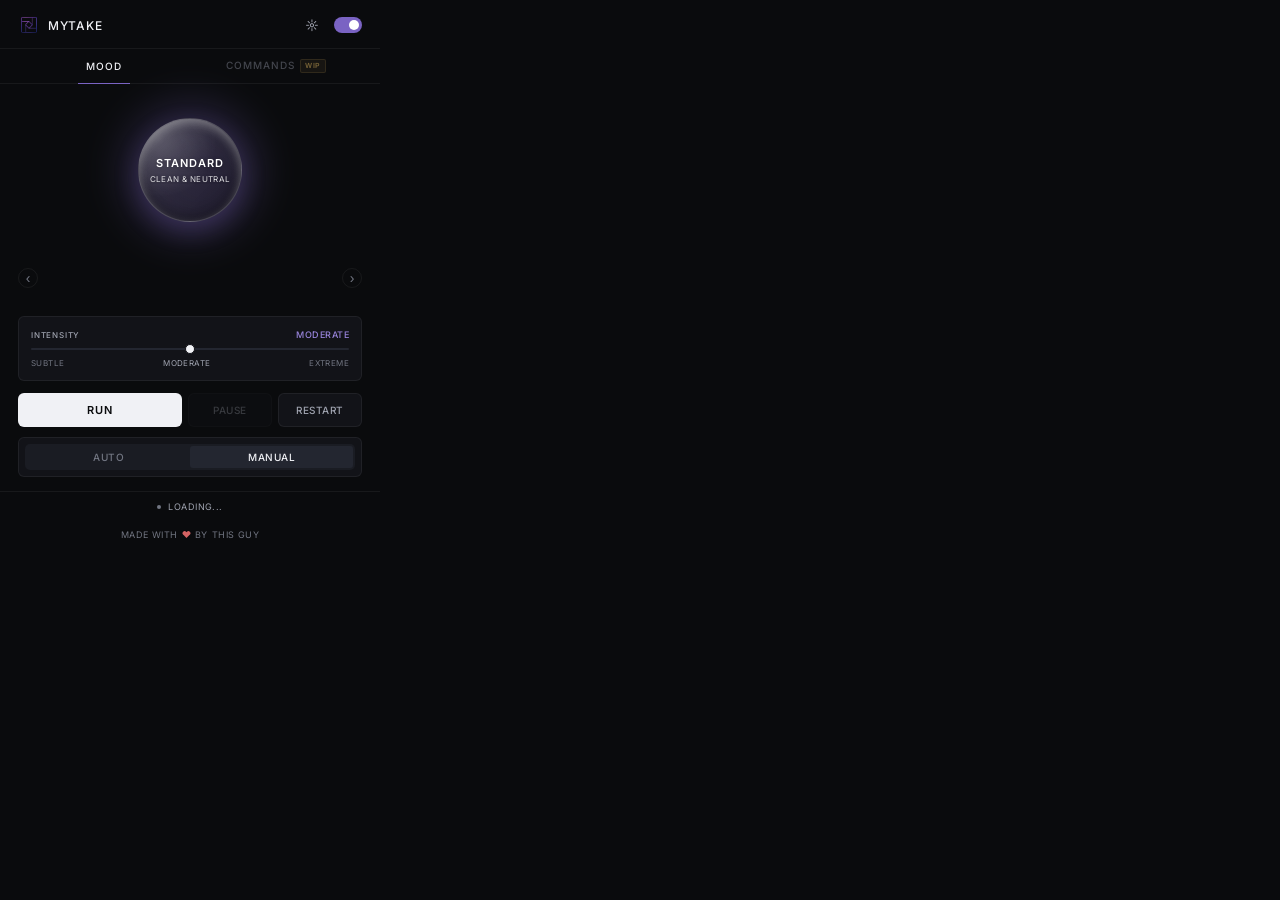
==== popup.html @ d59f7676 "seperate the html & ss" ====
<!doctype html>
<html lang="en">
  <head>
    <meta charset="UTF-8" />
    <meta name="viewport" content="width=device-width, initial-scale=1.0" />
    <title>MyTake</title>
    <link rel="stylesheet" href="styles.css" />
  </head>
  <body>
    <!-- Header -->
    <div class="header">
      <div class="logo-row">
        <img class="logo-mark" src="icons/icon32.png" alt="MyTake" />
        <div class="logo-text">MyTake</div>
      </div>
      <div class="header-right">
        <button class="theme-btn" id="theme-toggle-btn" title="Toggle theme">
          &#9788;
        </button>
        <label class="power-toggle">
          <input type="checkbox" id="enabled-toggle" checked />
          <span class="toggle-track"></span>
        </label>
      </div>
    </div>

    <!-- AI Banner -->
    <div class="ai-banner" id="ai-banner">
      <div class="ai-banner-title">Chrome AI Unavailable</div>
      <ol class="ai-banner-steps">
        <li>Open <b>chrome://flags</b></li>
        <li>Enable <b>Prompt API for Gemini Nano</b></li>
        <li>Enable <b>Optimization Guide On Device Model</b></li>
        <li>Relaunch Chrome</li>
      </ol>
      <div class="ai-detail" id="ai-detail">Probing...</div>
    </div>

    <!-- Tabs -->
    <div class="tab-bar">
      <button class="tab-btn active" data-tab="mood">Mood</button>
      <button class="tab-btn tab-disabled" data-tab="commands">
        Commands<span class="tab-badge">WIP</span>
      </button>
    </div>

    <!-- Main content -->
    <div id="main-content">
      <!-- Mood Tab -->
      <div class="tab-content active" id="tab-mood">
        <!-- Globe -->
        <div class="globe-container">
          <div class="globe-ring">
            <div class="globe-hue" id="globe-hue"></div>
            <div class="globe-sphere" id="globe-sphere"></div>
            <div class="globe-inner-content">
              <span class="globe-label" id="globe-label">Standard</span>
              <span class="globe-desc" id="globe-desc"
                >Clean &amp; neutral</span
              >
            </div>
          </div>
        </div>

        <!-- Carousel -->
        <div class="carousel-wrapper">
          <button class="carousel-arrow" id="carousel-prev" title="Previous">
            &#8249;
          </button>
          <div class="carousel-viewport">
            <div class="carousel-track" id="carousel-track"></div>
          </div>
          <button class="carousel-arrow" id="carousel-next" title="Next">
            &#8250;
          </button>
        </div>

        <!-- Intensity -->
        <div class="intensity-section">
          <div class="intensity-header">
            <span class="section-label">Intensity</span>
            <span class="intensity-badge" id="intensity-badge">Moderate</span>
          </div>
          <input
            type="range"
            class="degree-slider"
            id="degree-slider"
            min="1"
            max="3"
            value="2"
          />
          <div class="slider-ticks">
            <span class="tick-label" data-value="1" id="tick-1">Subtle</span>
            <span class="tick-label active" data-value="2" id="tick-2"
              >Moderate</span
            >
            <span class="tick-label" data-value="3" id="tick-3">Extreme</span>
          </div>
        </div>

        <!-- Action Row -->
        <div class="action-row">
          <button class="run-btn" id="trigger-btn" title="Run rewrite now">
            Run
          </button>
          <button
            class="action-control-btn"
            id="pause-btn"
            title="Pause or resume"
            disabled
          >
            Pause
          </button>
          <button
            class="action-control-btn"
            id="restart-btn"
            title="Restart from scratch"
          >
            Restart
          </button>
        </div>

        <!-- Mode -->
        <div class="mode-row">
          <div class="mode-switch">
            <button class="mode-opt" data-mode="auto">Auto</button>
            <button class="mode-opt active" data-mode="manual">Manual</button>
          </div>
        </div>
      </div>

      <!-- Commands Tab -->
      <div class="tab-content" id="tab-commands">
        <!-- Under Construction State -->
        <div class="construction-container">
          <div class="construction-icon">🚧</div>
          <div class="construction-badge">COMING SOON</div>
          <div class="construction-title">Under Construction</div>
          <div class="construction-desc">
            Custom AI commands and unit transformations are currently being
            refined for the next major release.
          </div>
          <div class="construction-line"></div>
        </div>

        <!-- Kept hidden to prevent script crashes on missing DOM nodes -->
        <div style="display: none">
          <div class="cmd-input-row">
            <input
              type="text"
              class="cmd-input"
              id="cmd-input"
              placeholder="e.g. Convert prices to USD..."
            />
            <button class="cmd-run-btn" id="cmd-run-btn" title="Run command">
              &#8594;
            </button>
          </div>

          <div class="cmd-section-title">Saved Commands</div>
          <div class="cmd-list" id="cmd-list"></div>

          <div class="cmd-bulk-row" id="cmd-bulk-row" style="display: none">
            <button class="cmd-bulk-btn" id="cmd-run-selected">
              Run Selected
            </button>
            <button class="cmd-bulk-btn" id="cmd-run-all">Run All</button>
          </div>
        </div>
      </div>
    </div>

    <!-- Progress -->
    <div class="progress-bar" id="progress-bar">
      <div class="spinner"></div>
      <span id="progress-text">Processing...</span>
    </div>

    <!-- Status -->
    <div class="status-bar">
      <div class="status-dot" id="status-dot"></div>
      <span id="status-text">Loading...</span>
    </div>

    <!-- Footer -->
    <div class="footer">
      Made with
      <span class="heart">
        <svg
          stroke="currentColor"
          fill="currentColor"
          stroke-width="0"
          viewBox="0 0 24 24"
          height="9"
          width="9"
          xmlns="http://www.w3.org/2000/svg"
        >
          <path
            d="M20.84 4.61a5.5 5.5 0 0 0-7.78 0L12 5.67l-1.06-1.06a5.5 5.5 0 0 0-7.78 7.78l1.06 1.06L12 21.23l7.78-7.78 1.06-1.06a5.5 5.5 0 0 0 0-7.78z"
          />
        </svg>
      </span>
      by
      <a
        target="_blank"
        rel="noopener noreferrer"
        class="author-link"
        href="https://www.linkedin.com/in/mohit-singh-negi/"
        >this guy</a
      >
    </div>

    <!-- Custom Mood Modal -->
    <div class="modal-overlay" id="mood-modal">
      <div class="modal">
        <div class="modal-title">Create Mood</div>
        <div class="modal-field">
          <label>Name</label>
          <input
            type="text"
            id="custom-mood-name"
            placeholder="e.g. Pirate, Shakespearean..."
            maxlength="20"
          />
        </div>
        <div class="modal-field">
          <label>Style Description</label>
          <input
            type="text"
            id="custom-mood-desc"
            placeholder="e.g. Speak like a pirate, Arrrr!"
            maxlength="80"
          />
        </div>
        <div class="modal-actions">
          <button class="btn btn-ghost" id="modal-cancel">Cancel</button>
          <button class="btn btn-primary" id="modal-save">Create</button>
        </div>
      </div>
    </div>

    <script src="popup.js"></script>
  </body>
</html>
---- styles.css ----
@import url("https://fonts.googleapis.com/css2?family=Inter:wght@300;400;500;600&display=swap");

*,
*::before,
*::after {
  box-sizing: border-box;
  margin: 0;
  padding: 0;
}

:root {
  --bg: #0a0b0d; /* matte obsidian */
  --surface: #121318; /* matte charcoal */
  --surface-2: #1a1c23; /* slightly lighter matte gray */
  --surface-3: #232630; /* active matte gray */
  --text: #f0f1f5; /* clean off-white */
  --text-muted: #a0a4b0; /* matte mid gray - much more readable */
  --text-dim: #727682; /* dark gray for borders/disabled - much more readable */
  --accent: #7a63c3; /* matte lavender */
  --accent-light: #9884db; /* light matte lavender */
  --accent-glow: rgba(122, 99, 195, 0.08);
  --border: rgba(255, 255, 255, 0.06);
  --border-hover: rgba(255, 255, 255, 0.12);
  --border-active: rgba(122, 99, 195, 0.25);
  --success: #5aa885; /* matte green */
  --danger: #d46363; /* matte red */
  --warning: #d4ad5b; /* matte gold */
  --radius: 6px;
  --radius-sm: 5px;
  --radius-xs: 3px;
}

body {
  width: 380px;
  max-height: 590px;
  background: var(--bg);
  color: var(--text);
  font-family:
    "Inter",
    -apple-system,
    BlinkMacSystemFont,
    sans-serif;
  padding: 0;
  user-select: none;
  overflow-y: auto;
  overflow-x: hidden;
  font-size: 12px;
  -webkit-font-smoothing: antialiased;
  letter-spacing: -0.01em;
}

body::-webkit-scrollbar {
  width: 3px;
}
body::-webkit-scrollbar-track {
  background: transparent;
}
body::-webkit-scrollbar-thumb {
  background: var(--surface-3);
  border-radius: 3px;
}

/* ── Header ────────────────────────────────────────── */
.header {
  display: flex;
  align-items: center;
  justify-content: space-between;
  padding: 14px 18px 12px;
  position: sticky;
  top: 0;
  background: var(--bg);
  z-index: 10;
  border-bottom: 1px solid var(--border);
}

.logo-row {
  display: flex;
  align-items: center;
  gap: 8px;
}

.logo-mark {
  width: 22px;
  height: 22px;
  flex-shrink: 0;
  display: block;
  object-fit: contain;
  border-radius: 4px;
}

.logo-text {
  font-weight: 500;
  font-size: 12px;
  letter-spacing: 0.06em;
  text-transform: uppercase;
  color: var(--text);
}

.header-right {
  display: flex;
  align-items: center;
  gap: 12px;
}

.theme-btn {
  background: none;
  border: none;
  font-size: 13px;
  cursor: pointer;
  color: var(--text-muted);
  padding: 3px;
  border-radius: 4px;
  transition: color 0.2s;
  font-family: inherit;
  line-height: 1;
}
.theme-btn:hover {
  color: var(--text);
}

/* Power toggle */
.power-toggle {
  position: relative;
  width: 28px;
  height: 16px;
}
.power-toggle input {
  opacity: 0;
  width: 0;
  height: 0;
  position: absolute;
}
.toggle-track {
  position: absolute;
  cursor: pointer;
  inset: 0;
  background: var(--surface-3);
  border-radius: 16px;
  transition: background 0.2s ease;
  border: 1px solid var(--border);
}
.toggle-track::before {
  content: "";
  position: absolute;
  height: 10px;
  width: 10px;
  left: 2px;
  bottom: 2px;
  background: var(--text-dim);
  border-radius: 50%;
  transition:
    transform 0.2s ease,
    background-color 0.2s ease;
}
.power-toggle input:checked + .toggle-track {
  background: var(--accent);
  border-color: transparent;
}
.power-toggle input:checked + .toggle-track::before {
  transform: translateX(12px);
  background: #fff;
}

/* ── Tabs ───────────────────────────────────────────── */
.tab-bar {
  display: flex;
  padding: 0 18px;
  border-bottom: 1px solid var(--border);
}

.tab-btn {
  flex: 1;
  padding: 10px 0;
  background: none;
  border: none;
  color: var(--text-dim);
  font-family: inherit;
  font-size: 10px;
  font-weight: 500;
  cursor: pointer;
  position: relative;
  transition: color 0.2s;
  letter-spacing: 0.1em;
  text-transform: uppercase;
}

.tab-btn.active {
  color: var(--text);
}

.tab-btn::after {
  content: "";
  position: absolute;
  bottom: -1px;
  left: 35%;
  right: 35%;
  height: 1px;
  background: var(--accent);
  transform: scaleX(0);
  transition: transform 0.2s;
}
.tab-btn.active::after {
  transform: scaleX(1);
}

/* ── Disabled tab (Commands) ──────────────────────────── */
.tab-btn.tab-disabled {
  cursor: not-allowed;
  color: var(--text-dim);
  opacity: 0.55;
  position: relative;
}
.tab-btn.tab-disabled:hover {
  color: var(--text-dim);
}
.tab-btn.tab-disabled::after {
  display: none;
}
.tab-btn.tab-disabled .tab-badge {
  display: inline-flex;
  align-items: center;
  margin-left: 5px;
  font-size: 7px;
  font-weight: 600;
  letter-spacing: 0.1em;
  color: var(--warning);
  background: rgba(212, 173, 91, 0.12);
  border: 1px solid rgba(212, 173, 91, 0.25);
  border-radius: 2px;
  padding: 1px 4px;
  vertical-align: middle;
  line-height: 1.4;
}

/* ── Tab Content ────────────────────────────────────── */
.tab-content {
  display: none;
  padding: 14px 18px;
  animation: fadeIn 0.15s ease;
}
.tab-content.active {
  display: block;
}

@keyframes fadeIn {
  from {
    opacity: 0;
    transform: translateY(2px);
  }
  to {
    opacity: 1;
    transform: translateY(0);
  }
}

/* ── Globe ──────────────────────────────────────────── */
.globe-container {
  display: flex;
  flex-direction: column;
  align-items: center;
  justify-content: center;
  padding: 12px 0 20px;
  position: relative;
}

.globe-ring {
  position: relative;
  width: 120px;
  height: 120px;
  display: flex;
  align-items: center;
  justify-content: center;
}

.globe-hue {
  position: absolute;
  width: 136px;
  height: 136px;
  border-radius: 50%;
  background: var(--custom-gradient, linear-gradient(135deg, #7a63c3, #a78bfa));
  opacity: 0.22;
  filter: blur(20px);
  z-index: 1;
  animation: rotateHue 20s linear infinite;
  transition: background 0.8s ease;
}

.globe-sphere {
  position: absolute;
  width: 104px;
  height: 104px;
  border-radius: 50%;
  background: var(--custom-gradient, linear-gradient(135deg, #7a63c3, #a78bfa));
  background-image:
    radial-gradient(
      circle at 20% 20%,
      rgba(255, 255, 255, 0.2),
      transparent 50%
    ),
    linear-gradient(135deg, rgba(255, 255, 255, 0.1), rgba(0, 0, 0, 0.25));
  background-blend-mode: overlay, normal;
  border: 1px solid rgba(255, 255, 255, 0.2);
  box-shadow:
    inset 0 4px 10px rgba(255, 255, 255, 0.35),
    inset 0 -4px 10px rgba(0, 0, 0, 0.2),
    0 8px 24px var(--globe-shadow, rgba(122, 99, 195, 0.25));
  z-index: 2;
  animation: subtlePulse 8s ease-in-out infinite alternate;
  transition:
    background 0.8s ease,
    border-color 0.8s ease,
    box-shadow 0.8s ease,
    transform 0.2s;
}

.globe-inner-content {
  z-index: 3;
  display: flex;
  flex-direction: column;
  align-items: center;
  justify-content: center;
  color: #ffffff;
  text-shadow: 0 1px 4px rgba(0, 0, 0, 0.3);
  text-align: center;
  pointer-events: none;
}

.globe-label {
  font-size: 11px;
  font-weight: 600;
  text-transform: uppercase;
  letter-spacing: 0.1em;
  color: #ffffff;
}

.globe-desc {
  font-size: 8px;
  color: rgba(255, 255, 255, 0.85);
  text-transform: uppercase;
  letter-spacing: 0.05em;
  max-width: 90px;
  white-space: nowrap;
  overflow: hidden;
  text-overflow: ellipsis;
  margin-top: 4px;
  font-weight: 400;
}

@keyframes rotateHue {
  from {
    transform: rotate(0deg);
  }
  to {
    transform: rotate(360deg);
  }
}

@keyframes subtlePulse {
  0% {
    transform: scale(1);
    border-radius: 49% 51% 50% 50% / 50% 50% 50% 50%;
  }
  50% {
    transform: scale(1.02);
    border-radius: 51% 49% 51% 49% / 49% 51% 49% 51%;
  }
  100% {
    transform: scale(1);
    border-radius: 49% 51% 50% 50% / 50% 50% 50% 50%;
  }
}

/* ── Carousel ───────────────────────────────────────── */
.carousel-wrapper {
  display: flex;
  align-items: center;
  gap: 8px;
  margin-top: 2px;
}

.carousel-arrow {
  background: none;
  border: 1px solid var(--border);
  color: var(--text-dim);
  font-size: 14px;
  width: 20px;
  height: 20px;
  border-radius: 50%;
  cursor: pointer;
  display: flex;
  align-items: center;
  justify-content: center;
  transition: all 0.2s ease;
  flex-shrink: 0;
}
.carousel-arrow:hover {
  border-color: var(--border-hover);
  color: var(--text-muted);
  background: var(--surface);
}

.carousel-viewport {
  flex: 1;
  overflow: hidden;
  position: relative;
  height: 52px;
}

.carousel-track {
  display: flex;
  gap: 5px;
  transition: transform 0.3s cubic-bezier(0.25, 1, 0.5, 1);
  height: 100%;
  align-items: center;
}

.carousel-item {
  flex: 0 0 54px;
  height: 44px;
  border-radius: var(--radius);
  background: var(--surface);
  border: 1px solid var(--border);
  cursor: pointer;
  display: flex;
  flex-direction: column;
  align-items: center;
  justify-content: center;
  gap: 2px;
  transition: all 0.2s ease;
  position: relative;
}

.carousel-item:hover {
  border-color: var(--border-hover);
  background: var(--surface-2);
}

.carousel-item.selected {
  border-color: var(--accent);
  background: var(--surface-3);
}

.carousel-item .item-initial {
  font-size: 12px;
  font-weight: 500;
  color: var(--text-muted);
  line-height: 1;
  transition: color 0.2s;
}

.carousel-item.selected .item-initial {
  color: var(--text);
}

.carousel-item .item-label {
  font-size: 8px;
  font-weight: 400;
  color: var(--text-dim);
  text-transform: uppercase;
  letter-spacing: 0.05em;
  text-align: center;
}

.carousel-item.selected .item-label {
  color: var(--text-muted);
}

.carousel-add-item {
  border: 1px dashed var(--border-hover);
  background: transparent;
}
.carousel-add-item .item-initial {
  color: var(--text-dim);
  font-size: 13px;
}
.carousel-add-item:hover {
  border-color: var(--accent);
  background: rgba(122, 99, 195, 0.03);
}
.carousel-add-item:hover .item-initial {
  color: var(--accent-light);
}

/* Delete badge */
.mood-delete {
  position: absolute;
  top: 2px;
  right: 2px;
  width: 12px;
  height: 12px;
  border-radius: 50%;
  background: rgba(0, 0, 0, 0.4);
  color: var(--text-muted);
  font-size: 6px;
  display: none;
  align-items: center;
  justify-content: center;
  cursor: pointer;
  z-index: 2;
  border: 1px solid var(--border);
  line-height: 1;
}
.mood-delete:hover {
  background: var(--danger);
  color: #fff;
  border-color: transparent;
}
.carousel-item:hover .mood-delete {
  display: flex;
}

/* ── Intensity ──────────────────────────────────────── */
.intensity-section {
  margin-top: 12px;
  padding: 12px;
  background: var(--surface);
  border: 1px solid var(--border);
  border-radius: var(--radius);
}

.intensity-header {
  display: flex;
  justify-content: space-between;
  align-items: center;
  margin-bottom: 8px;
}

.section-label {
  font-size: 8px;
  font-weight: 500;
  color: var(--text-muted);
  text-transform: uppercase;
  letter-spacing: 0.1em;
}

.intensity-badge {
  font-size: 9px;
  font-weight: 500;
  color: var(--accent-light);
  text-transform: uppercase;
  letter-spacing: 0.05em;
}

.degree-slider {
  -webkit-appearance: none;
  width: 100%;
  height: 2px;
  border-radius: 1px;
  background: var(--surface-3);
  outline: none;
  cursor: pointer;
  display: block;
  margin: 8px 0;
}

.degree-slider::-webkit-slider-thumb {
  -webkit-appearance: none;
  width: 10px;
  height: 10px;
  border-radius: 50%;
  background: var(--text);
  border: 1px solid var(--surface);
  cursor: pointer;
  transition: transform 0.15s;
}
.degree-slider::-webkit-slider-thumb:hover {
  transform: scale(1.2);
}

.slider-ticks {
  display: flex;
  justify-content: space-between;
  margin-top: 4px;
}

.tick-label {
  font-size: 8px;
  color: var(--text-dim);
  font-weight: 400;
  cursor: pointer;
  transition: color 0.2s;
  letter-spacing: 0.05em;
  text-transform: uppercase;
}
.tick-label.active {
  color: var(--text-muted);
}

/* ── Action Row ─────────────────────────────────────── */
.action-row {
  display: flex;
  gap: 6px;
  margin-top: 12px;
}

.run-btn {
  flex: 2;
  padding: 10px 0;
  border-radius: var(--radius);
  border: none;
  background: var(--text);
  color: var(--bg);
  font-family: inherit;
  font-size: 11px;
  font-weight: 600;
  text-transform: uppercase;
  letter-spacing: 0.1em;
  cursor: pointer;
  display: flex;
  align-items: center;
  justify-content: center;
  transition:
    opacity 0.2s,
    transform 0.1s;
}
.run-btn:hover {
  opacity: 0.9;
}
.run-btn:active {
  transform: scale(0.97);
}

.action-control-btn {
  flex: 1;
  padding: 10px 0;
  border-radius: var(--radius);
  border: 1px solid var(--border);
  background: var(--surface);
  color: var(--text-muted);
  font-family: inherit;
  font-size: 10px;
  font-weight: 500;
  text-transform: uppercase;
  letter-spacing: 0.05em;
  cursor: pointer;
  transition: all 0.2s ease;
  display: flex;
  align-items: center;
  justify-content: center;
}
.action-control-btn:hover:not(:disabled) {
  border-color: var(--border-hover);
  color: var(--text);
  background: var(--surface-2);
}
.action-control-btn:active:not(:disabled) {
  transform: scale(0.97);
}
.action-control-btn:disabled {
  opacity: 0.3;
  cursor: not-allowed;
}
.action-control-btn.paused-state {
  color: var(--warning);
  border-color: rgba(212, 173, 91, 0.2);
  background: rgba(212, 173, 91, 0.02);
}

/* ── Mode Row ───────────────────────────────────────── */
.mode-row {
  margin-top: 10px;
  padding: 6px;
  background: var(--surface);
  border: 1px solid var(--border);
  border-radius: var(--radius);
}

.mode-switch {
  display: flex;
  background: var(--surface-2);
  border-radius: var(--radius-sm);
  padding: 2px;
}

.mode-opt {
  flex: 1;
  padding: 5px 0;
  text-align: center;
  font-size: 10px;
  font-weight: 500;
  color: var(--text-dim);
  border-radius: var(--radius-xs);
  cursor: pointer;
  transition: all 0.2s ease;
  border: none;
  background: none;
  font-family: inherit;
  text-transform: uppercase;
  letter-spacing: 0.05em;
}
.mode-opt.active {
  background: var(--surface-3);
  color: var(--text);
}

/* ── Commands ───────────────────────────────────────── */
.cmd-input-row {
  display: flex;
  gap: 6px;
  margin-bottom: 12px;
}

.cmd-input {
  flex: 1;
  background: var(--surface);
  border: 1px solid var(--border);
  border-radius: var(--radius);
  padding: 10px 12px;
  color: var(--text);
  font-family: inherit;
  font-size: 11px;
  outline: none;
  transition: border-color 0.2s;
}
.cmd-input:focus {
  border-color: var(--border-active);
}
.cmd-input::placeholder {
  color: var(--text-dim);
}

.cmd-run-btn {
  width: 36px;
  height: 36px;
  border-radius: var(--radius);
  background: var(--text);
  border: none;
  color: var(--bg);
  font-size: 10px;
  cursor: pointer;
  transition:
    opacity 0.2s,
    transform 0.1s;
  display: flex;
  align-items: center;
  justify-content: center;
  flex-shrink: 0;
}
.cmd-run-btn:hover {
  opacity: 0.9;
}
.cmd-run-btn:active {
  transform: scale(0.95);
}

.cmd-section-title {
  font-size: 8px;
  font-weight: 500;
  color: var(--text-muted);
  text-transform: uppercase;
  letter-spacing: 0.1em;
  margin-bottom: 8px;
}

.cmd-list {
  display: flex;
  flex-direction: column;
  gap: 5px;
  margin-bottom: 10px;
  max-height: 200px;
  overflow-y: auto;
}
.cmd-list::-webkit-scrollbar {
  width: 2px;
}
.cmd-list::-webkit-scrollbar-thumb {
  background: var(--surface-3);
  border-radius: 2px;
}

.cmd-item {
  display: flex;
  align-items: center;
  gap: 10px;
  padding: 8px 10px;
  background: var(--surface);
  border: 1px solid var(--border);
  border-radius: var(--radius);
  transition: border-color 0.2s;
}
.cmd-item:hover {
  border-color: var(--border-hover);
}

.cmd-check {
  width: 12px;
  height: 12px;
  border-radius: 3px;
  border: 1px solid var(--text-dim);
  cursor: pointer;
  display: flex;
  align-items: center;
  justify-content: center;
  flex-shrink: 0;
  transition: all 0.2s;
  background: transparent;
  color: transparent;
  font-size: 8px;
  line-height: 1;
}
.cmd-check.checked {
  background: var(--accent);
  border-color: transparent;
  color: #fff;
}

.cmd-text {
  flex: 1;
  font-size: 11px;
  color: var(--text);
  min-width: 0;
  overflow: hidden;
  text-overflow: ellipsis;
  white-space: nowrap;
}

.cmd-actions {
  display: flex;
  gap: 4px;
  flex-shrink: 0;
}

.cmd-action-btn {
  width: 22px;
  height: 22px;
  border-radius: 3px;
  border: none;
  cursor: pointer;
  display: flex;
  align-items: center;
  justify-content: center;
  font-size: 9px;
  transition: all 0.2s;
}
.cmd-play-btn {
  background: rgba(122, 99, 195, 0.08);
  color: var(--accent-light);
}
.cmd-play-btn:hover {
  background: var(--accent);
  color: #fff;
}
.cmd-del-btn {
  background: rgba(212, 99, 99, 0.05);
  color: var(--danger);
}
.cmd-del-btn:hover {
  background: var(--danger);
  color: #fff;
}

.cmd-bulk-row {
  display: flex;
  gap: 6px;
}

.cmd-bulk-btn {
  flex: 1;
  padding: 9px;
  border-radius: var(--radius);
  border: 1px solid var(--border);
  background: var(--surface);
  color: var(--text-muted);
  font-family: inherit;
  font-size: 10px;
  font-weight: 500;
  text-transform: uppercase;
  letter-spacing: 0.05em;
  cursor: pointer;
  transition: all 0.2s;
  display: flex;
  align-items: center;
  justify-content: center;
  gap: 5px;
}
.cmd-bulk-btn:hover {
  border-color: var(--accent);
  color: var(--accent-light);
}

.cmd-empty {
  text-align: center;
  padding: 30px 0;
  color: var(--text-dim);
  font-size: 10px;
  line-height: 1.6;
}

/* ── Modal ──────────────────────────────────────────── */
.modal-overlay {
  display: none;
  position: fixed;
  inset: 0;
  background: rgba(0, 0, 0, 0.6);
  backdrop-filter: blur(4px);
  z-index: 100;
  align-items: center;
  justify-content: center;
}
.modal-overlay.show {
  display: flex;
}

.modal {
  background: var(--surface);
  border: 1px solid var(--border-hover);
  border-radius: var(--radius);
  padding: 20px;
  width: 300px;
  box-shadow: 0 16px 36px rgba(0, 0, 0, 0.5);
}

.modal-title {
  font-size: 12px;
  font-weight: 600;
  text-transform: uppercase;
  letter-spacing: 0.05em;
  margin-bottom: 14px;
}

.modal-field {
  margin-bottom: 12px;
}

.modal-field label {
  display: block;
  font-size: 8px;
  font-weight: 500;
  color: var(--text-muted);
  margin-bottom: 6px;
  text-transform: uppercase;
  letter-spacing: 0.1em;
}

.modal-field input {
  width: 100%;
  background: var(--surface-2);
  border: 1px solid var(--border);
  border-radius: var(--radius);
  padding: 9px 11px;
  color: var(--text);
  font-family: inherit;
  font-size: 11px;
  outline: none;
  transition: border-color 0.2s;
}
.modal-field input:focus {
  border-color: var(--border-active);
}
.modal-field input::placeholder {
  color: var(--text-dim);
}

.modal-actions {
  display: flex;
  gap: 8px;
  margin-top: 16px;
}

.btn {
  flex: 1;
  padding: 9px;
  border: 1px solid var(--border);
  border-radius: var(--radius);
  font-family: inherit;
  font-size: 11px;
  font-weight: 500;
  text-transform: uppercase;
  letter-spacing: 0.05em;
  cursor: pointer;
  transition: all 0.2s;
}
.btn-ghost {
  background: var(--surface-2);
  color: var(--text-muted);
}
.btn-ghost:hover {
  border-color: var(--border-hover);
  color: var(--text);
}
.btn-primary {
  background: var(--text);
  color: var(--bg);
  border-color: transparent;
  font-weight: 600;
}
.btn-primary:hover {
  opacity: 0.9;
}

/* ── Status ─────────────────────────────────────────── */
.status-bar {
  display: flex;
  align-items: center;
  justify-content: center;
  gap: 7px;
  padding: 9px 18px;
  font-size: 9px;
  color: var(--text-muted);
  border-top: 1px solid var(--border);
  letter-spacing: 0.05em;
  text-transform: uppercase;
}

.status-dot {
  width: 4px;
  height: 4px;
  border-radius: 50%;
  background: var(--text-dim);
  flex-shrink: 0;
}
.status-dot.active {
  background: var(--success);
}
.status-dot.error {
  background: var(--danger);
}

.progress-bar {
  display: none;
  align-items: center;
  justify-content: center;
  gap: 8px;
  padding: 7px 18px;
  font-size: 9px;
  color: var(--text-muted);
  letter-spacing: 0.05em;
  text-transform: uppercase;
  border-top: 1px solid var(--border);
}
.progress-bar.show {
  display: flex;
}

.spinner {
  width: 10px;
  height: 10px;
  border: 1.5px solid var(--surface-3);
  border-top-color: var(--accent-light);
  border-radius: 50%;
  animation: spin 0.8s linear infinite;
}
@keyframes spin {
  to {
    transform: rotate(360deg);
  }
}

/* ── AI Banner ──────────────────────────────────────── */
.ai-banner {
  display: none;
  margin: 10px 18px;
  background: rgba(212, 99, 99, 0.03);
  border: 1px solid rgba(212, 99, 99, 0.1);
  border-radius: var(--radius);
  padding: 12px;
  font-size: 11px;
  color: var(--danger);
}
.ai-banner.show {
  display: block;
}
.ai-banner-title {
  font-weight: 600;
  margin-bottom: 7px;
  font-size: 11px;
  text-transform: uppercase;
  letter-spacing: 0.05em;
}
.ai-banner-steps {
  padding-left: 16px;
  display: flex;
  flex-direction: column;
  gap: 3px;
  color: rgba(212, 99, 99, 0.75);
  font-size: 10px;
}
.ai-banner-steps b {
  color: var(--danger);
}
.ai-detail {
  font-family: monospace;
  font-size: 9px;
  background: rgba(0, 0, 0, 0.25);
  padding: 5px 8px;
  border-radius: 4px;
  margin-top: 8px;
  word-break: break-all;
  color: rgba(212, 99, 99, 0.55);
}

/* ── Footer ─────────────────────────────────────────── */
.footer {
  display: flex;
  justify-content: center;
  align-items: center;
  gap: 4px;
  padding: 8px 18px 14px;
  font-size: 9px;
  color: var(--text-dim);
  letter-spacing: 0.05em;
  text-transform: uppercase;
}
.heart {
  color: var(--danger);
  display: flex;
  align-items: center;
}
.author-link {
  color: var(--text-dim);
  text-decoration: none;
  transition: color 0.2s;
}
.author-link:hover {
  color: var(--text-muted);
}

/* ── Disabled overlay ───────────────────────────────── */
.disabled-overlay {
  opacity: 0.25;
  pointer-events: none;
  transition: opacity 0.3s;
}

/* ── Light Theme ────────────────────────────────────── */
body.light-theme {
  --bg: #f4f5f8;
  --surface: #ffffff;
  --surface-2: #ebeef3;
  --surface-3: #dde1eb;
  --text: #16171d;
  --text-muted: #5c626d;
  --text-dim: #9197a6;
  --border: rgba(0, 0, 0, 0.05);
  --border-hover: rgba(0, 0, 0, 0.09);
  --border-active: rgba(122, 99, 195, 0.4);
  --accent-glow: rgba(122, 99, 195, 0.15);
}

/* ── Light Theme Globe overrides ───────────────────── */
body.light-theme .globe-hue {
  opacity: 0.55;
  filter: blur(22px);
}

body.light-theme .globe-sphere {
  border: 1.5px solid rgba(255, 255, 255, 0.55);
  box-shadow:
    inset 0 5px 14px rgba(255, 255, 255, 0.55),
    inset 0 -5px 12px rgba(0, 0, 0, 0.18),
    0 10px 32px var(--globe-shadow, rgba(122, 99, 195, 0.45)),
    0 2px 8px rgba(0, 0, 0, 0.12);
}

/* ── Under Construction ─────────────────────────────── */
.construction-container {
  display: flex;
  flex-direction: column;
  align-items: center;
  justify-content: center;
  text-align: center;
  padding: 40px 10px;
  min-height: 220px;
  pointer-events: none;
  user-select: none;
}
.construction-icon {
  font-size: 28px;
  margin-bottom: 14px;
  opacity: 0.5;
  filter: grayscale(0.3);
}
.construction-badge {
  font-size: 8px;
  font-weight: 600;
  color: var(--warning);
  background: rgba(212, 173, 91, 0.1);
  padding: 3px 8px;
  border-radius: var(--radius-xs);
  letter-spacing: 0.15em;
  margin-bottom: 12px;
  border: 1px solid rgba(212, 173, 91, 0.25);
  text-transform: uppercase;
}
.construction-title {
  font-size: 13px;
  font-weight: 600;
  text-transform: uppercase;
  letter-spacing: 0.08em;
  color: var(--text);
  margin-bottom: 8px;
}
.construction-desc {
  font-size: 10px;
  color: var(--text-muted);
  line-height: 1.6;
  max-width: 240px;
  margin-bottom: 20px;
}
.construction-line {
  width: 30px;
  height: 1px;
  background: var(--border-hover);
}
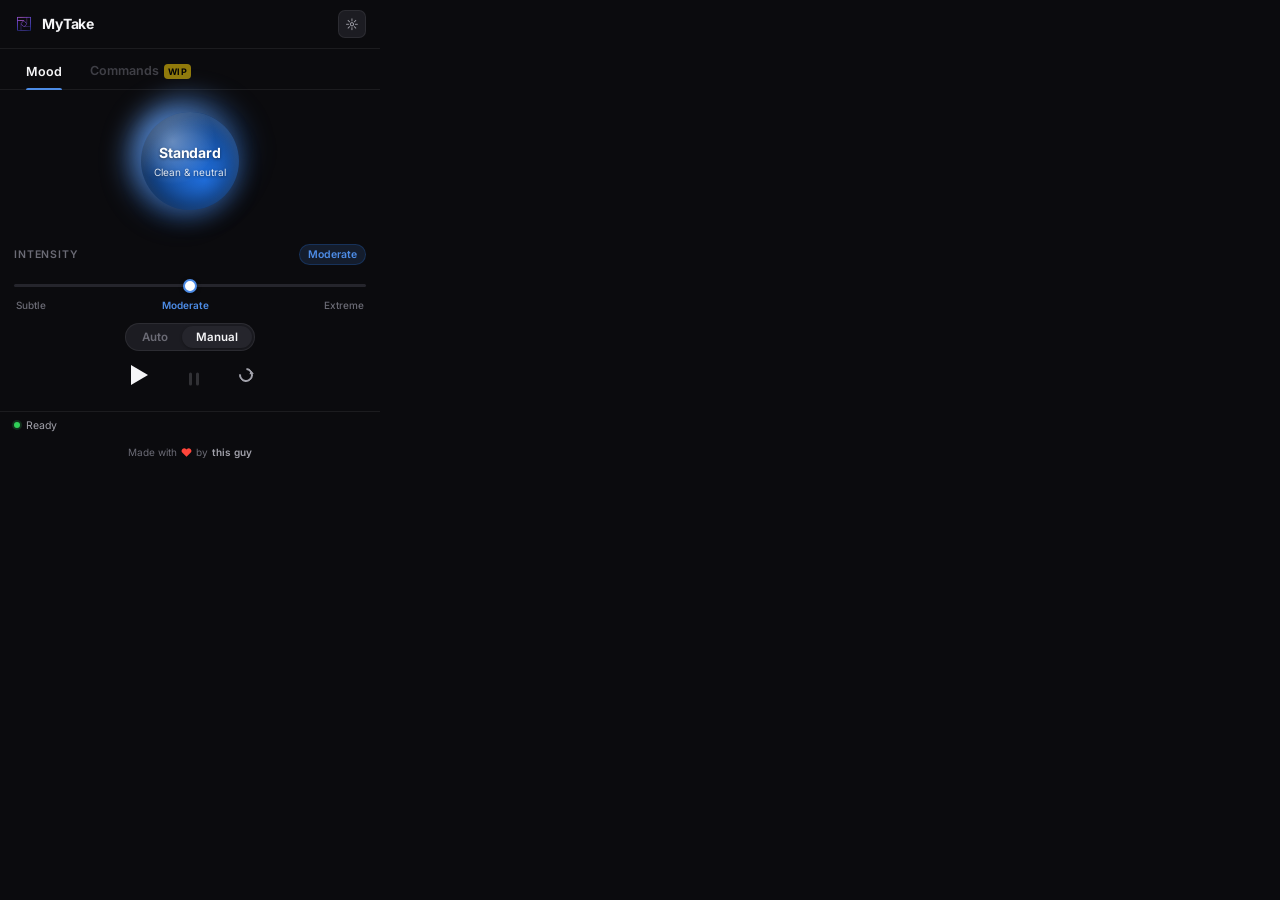
==== commit 15bdbfc6: "new esign" ====
--- a/popup.html
+++ b/popup.html
@@ -10,17 +10,13 @@
     <!-- Header -->
     <div class="header">
       <div class="logo-row">
-        <img class="logo-mark" src="icons/icon32.png" alt="MyTake" />
+        <img class="logo-mark" src="icons/icon32.png" alt="MyTake" onerror="this.style.display='none'" />
         <div class="logo-text">MyTake</div>
       </div>
       <div class="header-right">
         <button class="theme-btn" id="theme-toggle-btn" title="Toggle theme">
           &#9788;
         </button>
-        <label class="power-toggle">
-          <input type="checkbox" id="enabled-toggle" checked />
-          <span class="toggle-track"></span>
-        </label>
       </div>
     </div>
 
@@ -55,24 +51,18 @@
             <div class="globe-sphere" id="globe-sphere"></div>
             <div class="globe-inner-content">
               <span class="globe-label" id="globe-label">Standard</span>
-              <span class="globe-desc" id="globe-desc"
-                >Clean &amp; neutral</span
-              >
+              <span class="globe-desc" id="globe-desc">Clean &amp; neutral</span>
             </div>
           </div>
         </div>
 
         <!-- Carousel -->
         <div class="carousel-wrapper">
-          <button class="carousel-arrow" id="carousel-prev" title="Previous">
-            &#8249;
-          </button>
+          <button class="carousel-arrow" id="carousel-prev" title="Previous">&#8249;</button>
           <div class="carousel-viewport">
             <div class="carousel-track" id="carousel-track"></div>
           </div>
-          <button class="carousel-arrow" id="carousel-next" title="Next">
-            &#8250;
-          </button>
+          <button class="carousel-arrow" id="carousel-next" title="Next">&#8250;</button>
         </div>
 
         <!-- Intensity -->
@@ -81,43 +71,19 @@
             <span class="section-label">Intensity</span>
             <span class="intensity-badge" id="intensity-badge">Moderate</span>
           </div>
-          <input
-            type="range"
-            class="degree-slider"
-            id="degree-slider"
-            min="1"
-            max="3"
-            value="2"
-          />
+          <input type="range" class="degree-slider" id="degree-slider" min="1" max="3" value="2" />
           <div class="slider-ticks">
             <span class="tick-label" data-value="1" id="tick-1">Subtle</span>
-            <span class="tick-label active" data-value="2" id="tick-2"
-              >Moderate</span
-            >
+            <span class="tick-label active" data-value="2" id="tick-2">Moderate</span>
             <span class="tick-label" data-value="3" id="tick-3">Extreme</span>
           </div>
         </div>
 
         <!-- Action Row -->
         <div class="action-row">
-          <button class="run-btn" id="trigger-btn" title="Run rewrite now">
-            Run
-          </button>
-          <button
-            class="action-control-btn"
-            id="pause-btn"
-            title="Pause or resume"
-            disabled
-          >
-            Pause
-          </button>
-          <button
-            class="action-control-btn"
-            id="restart-btn"
-            title="Restart from scratch"
-          >
-            Restart
-          </button>
+          <button class="run-btn" id="trigger-btn" title="Run rewrite now">Run</button>
+          <button class="action-control-btn" id="pause-btn" title="Pause or resume" disabled>Pause</button>
+          <button class="action-control-btn" id="restart-btn" title="Restart from scratch">Restart</button>
         </div>
 
         <!-- Mode -->
@@ -131,7 +97,6 @@
 
       <!-- Commands Tab -->
       <div class="tab-content" id="tab-commands">
-        <!-- Under Construction State -->
         <div class="construction-container">
           <div class="construction-icon">🚧</div>
           <div class="construction-badge">COMING SOON</div>
@@ -143,27 +108,15 @@
           <div class="construction-line"></div>
         </div>
 
-        <!-- Kept hidden to prevent script crashes on missing DOM nodes -->
         <div style="display: none">
           <div class="cmd-input-row">
-            <input
-              type="text"
-              class="cmd-input"
-              id="cmd-input"
-              placeholder="e.g. Convert prices to USD..."
-            />
-            <button class="cmd-run-btn" id="cmd-run-btn" title="Run command">
-              &#8594;
-            </button>
-          </div>
-
+            <input type="text" class="cmd-input" id="cmd-input" placeholder="e.g. Convert prices to USD..." />
+            <button class="cmd-run-btn" id="cmd-run-btn" title="Run command">&#8594;</button>
+          </div>
           <div class="cmd-section-title">Saved Commands</div>
           <div class="cmd-list" id="cmd-list"></div>
-
           <div class="cmd-bulk-row" id="cmd-bulk-row" style="display: none">
-            <button class="cmd-bulk-btn" id="cmd-run-selected">
-              Run Selected
-            </button>
+            <button class="cmd-bulk-btn" id="cmd-run-selected">Run Selected</button>
             <button class="cmd-bulk-btn" id="cmd-run-all">Run All</button>
           </div>
         </div>
@@ -178,36 +131,20 @@
 
     <!-- Status -->
     <div class="status-bar">
-      <div class="status-dot" id="status-dot"></div>
-      <span id="status-text">Loading...</span>
+      <div class="status-dot active" id="status-dot"></div>
+      <span id="status-text">Ready</span>
     </div>
 
     <!-- Footer -->
     <div class="footer">
       Made with
       <span class="heart">
-        <svg
-          stroke="currentColor"
-          fill="currentColor"
-          stroke-width="0"
-          viewBox="0 0 24 24"
-          height="9"
-          width="9"
-          xmlns="http://www.w3.org/2000/svg"
-        >
-          <path
-            d="M20.84 4.61a5.5 5.5 0 0 0-7.78 0L12 5.67l-1.06-1.06a5.5 5.5 0 0 0-7.78 7.78l1.06 1.06L12 21.23l7.78-7.78 1.06-1.06a5.5 5.5 0 0 0 0-7.78z"
-          />
+        <svg stroke="currentColor" fill="currentColor" stroke-width="0" viewBox="0 0 24 24" height="11" width="11" xmlns="http://www.w3.org/2000/svg">
+          <path d="M20.84 4.61a5.5 5.5 0 0 0-7.78 0L12 5.67l-1.06-1.06a5.5 5.5 0 0 0-7.78 7.78l1.06 1.06L12 21.23l7.78-7.78 1.06-1.06a5.5 5.5 0 0 0 0-7.78z"/>
         </svg>
       </span>
       by
-      <a
-        target="_blank"
-        rel="noopener noreferrer"
-        class="author-link"
-        href="https://www.linkedin.com/in/mohit-singh-negi/"
-        >this guy</a
-      >
+      <a target="_blank" rel="noopener noreferrer" class="author-link" href="https://www.linkedin.com/in/mohit-singh-negi/">this guy</a>
     </div>
 
     <!-- Custom Mood Modal -->
@@ -216,21 +153,11 @@
         <div class="modal-title">Create Mood</div>
         <div class="modal-field">
           <label>Name</label>
-          <input
-            type="text"
-            id="custom-mood-name"
-            placeholder="e.g. Pirate, Shakespearean..."
-            maxlength="20"
-          />
+          <input type="text" id="custom-mood-name" placeholder="e.g. Pirate, Shakespearean..." maxlength="20" />
         </div>
         <div class="modal-field">
           <label>Style Description</label>
-          <input
-            type="text"
-            id="custom-mood-desc"
-            placeholder="e.g. Speak like a pirate, Arrrr!"
-            maxlength="80"
-          />
+          <input type="text" id="custom-mood-desc" placeholder="e.g. Speak like a pirate, Arrrr!" maxlength="80" />
         </div>
         <div class="modal-actions">
           <button class="btn btn-ghost" id="modal-cancel">Cancel</button>
@@ -239,6 +166,40 @@
       </div>
     </div>
 
-    <script src="popup.js"></script>
+    <!-- Preview-only seed: honors ?preview=1 to render demo content
+         without popup.js. Real extension ignores this entirely. -->
+    <script>
+      (function () {
+        try {
+          var p = new URLSearchParams(location.search);
+          if (p.get("theme") === "light") document.body.classList.add("light-theme");
+          if (p.get("preview") !== "1") return;
+
+          var moods = [
+            { i: "S",  l: "Standard",  desc: "Clean & neutral",      g: "linear-gradient(135deg,#ff2d55,#ff9f0a,#bf5af2)" },
+            { i: "🔥", l: "Hype",      desc: "Bold & energetic",     g: "linear-gradient(135deg,#ff453a,#ff9f0a)" },
+            { i: "🌊", l: "Calm",      desc: "Soft & flowing",       g: "linear-gradient(135deg,#0a84ff,#64d2ff)" },
+            { i: "🌿", l: "Zen",       desc: "Grounded & green",     g: "linear-gradient(135deg,#30d158,#a7e8b5)" },
+            { i: "🎭", l: "Dramatic",  desc: "Theatrical flair",     g: "linear-gradient(135deg,#bf5af2,#ff2d55)" },
+            { i: "+",  l: "Add",       desc: "",                     g: "" }
+          ];
+          var track = document.getElementById("carousel-track");
+          moods.forEach(function (m, idx) {
+            var el = document.createElement("div");
+            el.className = "carousel-item" + (idx === 0 ? " selected" : "") + (m.l === "Add" ? " carousel-add-item" : "");
+            el.innerHTML =
+              '<div class="item-initial">' + m.i + "</div>" +
+              '<div class="item-label">' + m.l + "</div>";
+            track.appendChild(el);
+          });
+
+          // No popup.js in preview — prevent 404
+          var s = document.querySelector('script[data-popup-js]');
+          if (s) s.remove();
+        } catch (e) {}
+      })();
+    </script>
+
+    <script src="popup.js" data-popup-js onerror="this.remove()"></script>
   </body>
-</html>
+</html>
--- a/styles.css
+++ b/styles.css
@@ -1,1204 +1,677 @@
-@import url("https://fonts.googleapis.com/css2?family=Inter:wght@300;400;500;600&display=swap");
-
-*,
-*::before,
-*::after {
-  box-sizing: border-box;
-  margin: 0;
-  padding: 0;
-}
-
-:root {
-  --bg: #0a0b0d; /* matte obsidian */
-  --surface: #121318; /* matte charcoal */
-  --surface-2: #1a1c23; /* slightly lighter matte gray */
-  --surface-3: #232630; /* active matte gray */
-  --text: #f0f1f5; /* clean off-white */
-  --text-muted: #a0a4b0; /* matte mid gray - much more readable */
-  --text-dim: #727682; /* dark gray for borders/disabled - much more readable */
-  --accent: #7a63c3; /* matte lavender */
-  --accent-light: #9884db; /* light matte lavender */
-  --accent-glow: rgba(122, 99, 195, 0.08);
-  --border: rgba(255, 255, 255, 0.06);
-  --border-hover: rgba(255, 255, 255, 0.12);
-  --border-active: rgba(122, 99, 195, 0.25);
-  --success: #5aa885; /* matte green */
-  --danger: #d46363; /* matte red */
-  --warning: #d4ad5b; /* matte gold */
-  --radius: 6px;
-  --radius-sm: 5px;
-  --radius-xs: 3px;
-}
-
-body {
-  width: 380px;
-  max-height: 590px;
-  background: var(--bg);
-  color: var(--text);
-  font-family:
-    "Inter",
-    -apple-system,
-    BlinkMacSystemFont,
-    sans-serif;
-  padding: 0;
-  user-select: none;
-  overflow-y: auto;
-  overflow-x: hidden;
-  font-size: 12px;
-  -webkit-font-smoothing: antialiased;
-  letter-spacing: -0.01em;
-}
-
-body::-webkit-scrollbar {
-  width: 3px;
-}
-body::-webkit-scrollbar-track {
-  background: transparent;
-}
-body::-webkit-scrollbar-thumb {
-  background: var(--surface-3);
-  border-radius: 3px;
-}
-
-/* ── Header ────────────────────────────────────────── */
-.header {
-  display: flex;
-  align-items: center;
-  justify-content: space-between;
-  padding: 14px 18px 12px;
-  position: sticky;
-  top: 0;
-  background: var(--bg);
-  z-index: 10;
-  border-bottom: 1px solid var(--border);
-}
-
-.logo-row {
-  display: flex;
-  align-items: center;
-  gap: 8px;
-}
-
-.logo-mark {
-  width: 22px;
-  height: 22px;
-  flex-shrink: 0;
-  display: block;
-  object-fit: contain;
-  border-radius: 4px;
-}
-
-.logo-text {
-  font-weight: 500;
-  font-size: 12px;
-  letter-spacing: 0.06em;
-  text-transform: uppercase;
-  color: var(--text);
-}
-
-.header-right {
-  display: flex;
-  align-items: center;
-  gap: 12px;
-}
-
-.theme-btn {
-  background: none;
-  border: none;
-  font-size: 13px;
-  cursor: pointer;
-  color: var(--text-muted);
-  padding: 3px;
-  border-radius: 4px;
-  transition: color 0.2s;
-  font-family: inherit;
-  line-height: 1;
-}
-.theme-btn:hover {
-  color: var(--text);
-}
-
-/* Power toggle */
-.power-toggle {
-  position: relative;
-  width: 28px;
-  height: 16px;
-}
-.power-toggle input {
-  opacity: 0;
-  width: 0;
-  height: 0;
-  position: absolute;
-}
-.toggle-track {
-  position: absolute;
-  cursor: pointer;
-  inset: 0;
-  background: var(--surface-3);
-  border-radius: 16px;
-  transition: background 0.2s ease;
-  border: 1px solid var(--border);
-}
-.toggle-track::before {
-  content: "";
-  position: absolute;
-  height: 10px;
-  width: 10px;
-  left: 2px;
-  bottom: 2px;
-  background: var(--text-dim);
-  border-radius: 50%;
-  transition:
-    transform 0.2s ease,
-    background-color 0.2s ease;
-}
-.power-toggle input:checked + .toggle-track {
-  background: var(--accent);
-  border-color: transparent;
-}
-.power-toggle input:checked + .toggle-track::before {
-  transform: translateX(12px);
-  background: #fff;
-}
-
-/* ── Tabs ───────────────────────────────────────────── */
-.tab-bar {
-  display: flex;
-  padding: 0 18px;
-  border-bottom: 1px solid var(--border);
-}
-
-.tab-btn {
-  flex: 1;
-  padding: 10px 0;
-  background: none;
-  border: none;
-  color: var(--text-dim);
-  font-family: inherit;
-  font-size: 10px;
-  font-weight: 500;
-  cursor: pointer;
-  position: relative;
-  transition: color 0.2s;
-  letter-spacing: 0.1em;
-  text-transform: uppercase;
-}
-
-.tab-btn.active {
-  color: var(--text);
-}
-
-.tab-btn::after {
-  content: "";
-  position: absolute;
-  bottom: -1px;
-  left: 35%;
-  right: 35%;
-  height: 1px;
-  background: var(--accent);
-  transform: scaleX(0);
-  transition: transform 0.2s;
-}
-.tab-btn.active::after {
-  transform: scaleX(1);
-}
-
-/* ── Disabled tab (Commands) ──────────────────────────── */
-.tab-btn.tab-disabled {
-  cursor: not-allowed;
-  color: var(--text-dim);
-  opacity: 0.55;
-  position: relative;
-}
-.tab-btn.tab-disabled:hover {
-  color: var(--text-dim);
-}
-.tab-btn.tab-disabled::after {
-  display: none;
-}
-.tab-btn.tab-disabled .tab-badge {
-  display: inline-flex;
-  align-items: center;
-  margin-left: 5px;
-  font-size: 7px;
-  font-weight: 600;
-  letter-spacing: 0.1em;
-  color: var(--warning);
-  background: rgba(212, 173, 91, 0.12);
-  border: 1px solid rgba(212, 173, 91, 0.25);
-  border-radius: 2px;
-  padding: 1px 4px;
-  vertical-align: middle;
-  line-height: 1.4;
-}
-
-/* ── Tab Content ────────────────────────────────────── */
-.tab-content {
-  display: none;
-  padding: 14px 18px;
-  animation: fadeIn 0.15s ease;
-}
-.tab-content.active {
-  display: block;
-}
-
-@keyframes fadeIn {
-  from {
-    opacity: 0;
-    transform: translateY(2px);
-  }
-  to {
-    opacity: 1;
-    transform: translateY(0);
-  }
-}
-
-/* ── Globe ──────────────────────────────────────────── */
-.globe-container {
-  display: flex;
-  flex-direction: column;
-  align-items: center;
-  justify-content: center;
-  padding: 12px 0 20px;
-  position: relative;
-}
-
-.globe-ring {
-  position: relative;
-  width: 120px;
-  height: 120px;
-  display: flex;
-  align-items: center;
-  justify-content: center;
-}
-
-.globe-hue {
-  position: absolute;
-  width: 136px;
-  height: 136px;
-  border-radius: 50%;
-  background: var(--custom-gradient, linear-gradient(135deg, #7a63c3, #a78bfa));
-  opacity: 0.22;
-  filter: blur(20px);
-  z-index: 1;
-  animation: rotateHue 20s linear infinite;
-  transition: background 0.8s ease;
-}
-
-.globe-sphere {
-  position: absolute;
-  width: 104px;
-  height: 104px;
-  border-radius: 50%;
-  background: var(--custom-gradient, linear-gradient(135deg, #7a63c3, #a78bfa));
-  background-image:
-    radial-gradient(
-      circle at 20% 20%,
-      rgba(255, 255, 255, 0.2),
-      transparent 50%
-    ),
-    linear-gradient(135deg, rgba(255, 255, 255, 0.1), rgba(0, 0, 0, 0.25));
-  background-blend-mode: overlay, normal;
-  border: 1px solid rgba(255, 255, 255, 0.2);
-  box-shadow:
-    inset 0 4px 10px rgba(255, 255, 255, 0.35),
-    inset 0 -4px 10px rgba(0, 0, 0, 0.2),
-    0 8px 24px var(--globe-shadow, rgba(122, 99, 195, 0.25));
-  z-index: 2;
-  animation: subtlePulse 8s ease-in-out infinite alternate;
-  transition:
-    background 0.8s ease,
-    border-color 0.8s ease,
-    box-shadow 0.8s ease,
-    transform 0.2s;
-}
-
-.globe-inner-content {
-  z-index: 3;
-  display: flex;
-  flex-direction: column;
-  align-items: center;
-  justify-content: center;
-  color: #ffffff;
-  text-shadow: 0 1px 4px rgba(0, 0, 0, 0.3);
-  text-align: center;
-  pointer-events: none;
-}
-
-.globe-label {
-  font-size: 11px;
-  font-weight: 600;
-  text-transform: uppercase;
-  letter-spacing: 0.1em;
-  color: #ffffff;
-}
-
-.globe-desc {
-  font-size: 8px;
-  color: rgba(255, 255, 255, 0.85);
-  text-transform: uppercase;
-  letter-spacing: 0.05em;
-  max-width: 90px;
-  white-space: nowrap;
-  overflow: hidden;
-  text-overflow: ellipsis;
-  margin-top: 4px;
-  font-weight: 400;
-}
-
-@keyframes rotateHue {
-  from {
-    transform: rotate(0deg);
-  }
-  to {
-    transform: rotate(360deg);
-  }
-}
-
-@keyframes subtlePulse {
-  0% {
-    transform: scale(1);
-    border-radius: 49% 51% 50% 50% / 50% 50% 50% 50%;
-  }
-  50% {
-    transform: scale(1.02);
-    border-radius: 51% 49% 51% 49% / 49% 51% 49% 51%;
-  }
-  100% {
-    transform: scale(1);
-    border-radius: 49% 51% 50% 50% / 50% 50% 50% 50%;
-  }
-}
-
-/* ── Carousel ───────────────────────────────────────── */
-.carousel-wrapper {
-  display: flex;
-  align-items: center;
-  gap: 8px;
-  margin-top: 2px;
-}
-
-.carousel-arrow {
-  background: none;
-  border: 1px solid var(--border);
-  color: var(--text-dim);
-  font-size: 14px;
-  width: 20px;
-  height: 20px;
-  border-radius: 50%;
-  cursor: pointer;
-  display: flex;
-  align-items: center;
-  justify-content: center;
-  transition: all 0.2s ease;
-  flex-shrink: 0;
-}
-.carousel-arrow:hover {
-  border-color: var(--border-hover);
-  color: var(--text-muted);
-  background: var(--surface);
-}
-
-.carousel-viewport {
-  flex: 1;
-  overflow: hidden;
-  position: relative;
-  height: 52px;
-}
-
-.carousel-track {
-  display: flex;
-  gap: 5px;
-  transition: transform 0.3s cubic-bezier(0.25, 1, 0.5, 1);
-  height: 100%;
-  align-items: center;
-}
-
-.carousel-item {
-  flex: 0 0 54px;
-  height: 44px;
-  border-radius: var(--radius);
-  background: var(--surface);
-  border: 1px solid var(--border);
-  cursor: pointer;
-  display: flex;
-  flex-direction: column;
-  align-items: center;
-  justify-content: center;
-  gap: 2px;
-  transition: all 0.2s ease;
-  position: relative;
-}
-
-.carousel-item:hover {
-  border-color: var(--border-hover);
-  background: var(--surface-2);
-}
-
-.carousel-item.selected {
-  border-color: var(--accent);
-  background: var(--surface-3);
-}
-
-.carousel-item .item-initial {
-  font-size: 12px;
-  font-weight: 500;
-  color: var(--text-muted);
-  line-height: 1;
-  transition: color 0.2s;
-}
-
-.carousel-item.selected .item-initial {
-  color: var(--text);
-}
-
-.carousel-item .item-label {
-  font-size: 8px;
-  font-weight: 400;
-  color: var(--text-dim);
-  text-transform: uppercase;
-  letter-spacing: 0.05em;
-  text-align: center;
-}
-
-.carousel-item.selected .item-label {
-  color: var(--text-muted);
-}
-
-.carousel-add-item {
-  border: 1px dashed var(--border-hover);
-  background: transparent;
-}
-.carousel-add-item .item-initial {
-  color: var(--text-dim);
-  font-size: 13px;
-}
-.carousel-add-item:hover {
-  border-color: var(--accent);
-  background: rgba(122, 99, 195, 0.03);
-}
-.carousel-add-item:hover .item-initial {
-  color: var(--accent-light);
-}
-
-/* Delete badge */
-.mood-delete {
-  position: absolute;
-  top: 2px;
-  right: 2px;
-  width: 12px;
-  height: 12px;
-  border-radius: 50%;
-  background: rgba(0, 0, 0, 0.4);
-  color: var(--text-muted);
-  font-size: 6px;
-  display: none;
-  align-items: center;
-  justify-content: center;
-  cursor: pointer;
-  z-index: 2;
-  border: 1px solid var(--border);
-  line-height: 1;
-}
-.mood-delete:hover {
-  background: var(--danger);
-  color: #fff;
-  border-color: transparent;
-}
-.carousel-item:hover .mood-delete {
-  display: flex;
-}
-
-/* ── Intensity ──────────────────────────────────────── */
-.intensity-section {
-  margin-top: 12px;
-  padding: 12px;
-  background: var(--surface);
-  border: 1px solid var(--border);
-  border-radius: var(--radius);
-}
-
-.intensity-header {
-  display: flex;
-  justify-content: space-between;
-  align-items: center;
-  margin-bottom: 8px;
-}
-
-.section-label {
-  font-size: 8px;
-  font-weight: 500;
-  color: var(--text-muted);
-  text-transform: uppercase;
-  letter-spacing: 0.1em;
-}
-
-.intensity-badge {
-  font-size: 9px;
-  font-weight: 500;
-  color: var(--accent-light);
-  text-transform: uppercase;
-  letter-spacing: 0.05em;
-}
-
-.degree-slider {
-  -webkit-appearance: none;
-  width: 100%;
-  height: 2px;
-  border-radius: 1px;
-  background: var(--surface-3);
-  outline: none;
-  cursor: pointer;
-  display: block;
-  margin: 8px 0;
-}
-
-.degree-slider::-webkit-slider-thumb {
-  -webkit-appearance: none;
-  width: 10px;
-  height: 10px;
-  border-radius: 50%;
-  background: var(--text);
-  border: 1px solid var(--surface);
-  cursor: pointer;
-  transition: transform 0.15s;
-}
-.degree-slider::-webkit-slider-thumb:hover {
-  transform: scale(1.2);
-}
-
-.slider-ticks {
-  display: flex;
-  justify-content: space-between;
-  margin-top: 4px;
-}
-
-.tick-label {
-  font-size: 8px;
-  color: var(--text-dim);
-  font-weight: 400;
-  cursor: pointer;
-  transition: color 0.2s;
-  letter-spacing: 0.05em;
-  text-transform: uppercase;
-}
-.tick-label.active {
-  color: var(--text-muted);
-}
-
-/* ── Action Row ─────────────────────────────────────── */
-.action-row {
-  display: flex;
-  gap: 6px;
-  margin-top: 12px;
-}
-
-.run-btn {
-  flex: 2;
-  padding: 10px 0;
-  border-radius: var(--radius);
-  border: none;
-  background: var(--text);
-  color: var(--bg);
-  font-family: inherit;
-  font-size: 11px;
-  font-weight: 600;
-  text-transform: uppercase;
-  letter-spacing: 0.1em;
-  cursor: pointer;
-  display: flex;
-  align-items: center;
-  justify-content: center;
-  transition:
-    opacity 0.2s,
-    transform 0.1s;
-}
-.run-btn:hover {
-  opacity: 0.9;
-}
-.run-btn:active {
-  transform: scale(0.97);
-}
-
-.action-control-btn {
-  flex: 1;
-  padding: 10px 0;
-  border-radius: var(--radius);
-  border: 1px solid var(--border);
-  background: var(--surface);
-  color: var(--text-muted);
-  font-family: inherit;
-  font-size: 10px;
-  font-weight: 500;
-  text-transform: uppercase;
-  letter-spacing: 0.05em;
-  cursor: pointer;
-  transition: all 0.2s ease;
-  display: flex;
-  align-items: center;
-  justify-content: center;
-}
-.action-control-btn:hover:not(:disabled) {
-  border-color: var(--border-hover);
-  color: var(--text);
-  background: var(--surface-2);
-}
-.action-control-btn:active:not(:disabled) {
-  transform: scale(0.97);
-}
-.action-control-btn:disabled {
-  opacity: 0.3;
-  cursor: not-allowed;
-}
-.action-control-btn.paused-state {
-  color: var(--warning);
-  border-color: rgba(212, 173, 91, 0.2);
-  background: rgba(212, 173, 91, 0.02);
-}
-
-/* ── Mode Row ───────────────────────────────────────── */
-.mode-row {
-  margin-top: 10px;
-  padding: 6px;
-  background: var(--surface);
-  border: 1px solid var(--border);
-  border-radius: var(--radius);
-}
-
-.mode-switch {
-  display: flex;
-  background: var(--surface-2);
-  border-radius: var(--radius-sm);
-  padding: 2px;
-}
-
-.mode-opt {
-  flex: 1;
-  padding: 5px 0;
-  text-align: center;
-  font-size: 10px;
-  font-weight: 500;
-  color: var(--text-dim);
-  border-radius: var(--radius-xs);
-  cursor: pointer;
-  transition: all 0.2s ease;
-  border: none;
-  background: none;
-  font-family: inherit;
-  text-transform: uppercase;
-  letter-spacing: 0.05em;
-}
-.mode-opt.active {
-  background: var(--surface-3);
-  color: var(--text);
-}
-
-/* ── Commands ───────────────────────────────────────── */
-.cmd-input-row {
-  display: flex;
-  gap: 6px;
-  margin-bottom: 12px;
-}
-
-.cmd-input {
-  flex: 1;
-  background: var(--surface);
-  border: 1px solid var(--border);
-  border-radius: var(--radius);
-  padding: 10px 12px;
-  color: var(--text);
-  font-family: inherit;
-  font-size: 11px;
-  outline: none;
-  transition: border-color 0.2s;
-}
-.cmd-input:focus {
-  border-color: var(--border-active);
-}
-.cmd-input::placeholder {
-  color: var(--text-dim);
-}
-
-.cmd-run-btn {
-  width: 36px;
-  height: 36px;
-  border-radius: var(--radius);
-  background: var(--text);
-  border: none;
-  color: var(--bg);
-  font-size: 10px;
-  cursor: pointer;
-  transition:
-    opacity 0.2s,
-    transform 0.1s;
-  display: flex;
-  align-items: center;
-  justify-content: center;
-  flex-shrink: 0;
-}
-.cmd-run-btn:hover {
-  opacity: 0.9;
-}
-.cmd-run-btn:active {
-  transform: scale(0.95);
-}
-
-.cmd-section-title {
-  font-size: 8px;
-  font-weight: 500;
-  color: var(--text-muted);
-  text-transform: uppercase;
-  letter-spacing: 0.1em;
-  margin-bottom: 8px;
-}
-
-.cmd-list {
-  display: flex;
-  flex-direction: column;
-  gap: 5px;
-  margin-bottom: 10px;
-  max-height: 200px;
-  overflow-y: auto;
-}
-.cmd-list::-webkit-scrollbar {
-  width: 2px;
-}
-.cmd-list::-webkit-scrollbar-thumb {
-  background: var(--surface-3);
-  border-radius: 2px;
-}
-
-.cmd-item {
-  display: flex;
-  align-items: center;
-  gap: 10px;
-  padding: 8px 10px;
-  background: var(--surface);
-  border: 1px solid var(--border);
-  border-radius: var(--radius);
-  transition: border-color 0.2s;
-}
-.cmd-item:hover {
-  border-color: var(--border-hover);
-}
-
-.cmd-check {
-  width: 12px;
-  height: 12px;
-  border-radius: 3px;
-  border: 1px solid var(--text-dim);
-  cursor: pointer;
-  display: flex;
-  align-items: center;
-  justify-content: center;
-  flex-shrink: 0;
-  transition: all 0.2s;
-  background: transparent;
-  color: transparent;
-  font-size: 8px;
-  line-height: 1;
-}
-.cmd-check.checked {
-  background: var(--accent);
-  border-color: transparent;
-  color: #fff;
-}
-
-.cmd-text {
-  flex: 1;
-  font-size: 11px;
-  color: var(--text);
-  min-width: 0;
-  overflow: hidden;
-  text-overflow: ellipsis;
-  white-space: nowrap;
-}
-
-.cmd-actions {
-  display: flex;
-  gap: 4px;
-  flex-shrink: 0;
-}
-
-.cmd-action-btn {
-  width: 22px;
-  height: 22px;
-  border-radius: 3px;
-  border: none;
-  cursor: pointer;
-  display: flex;
-  align-items: center;
-  justify-content: center;
-  font-size: 9px;
-  transition: all 0.2s;
-}
-.cmd-play-btn {
-  background: rgba(122, 99, 195, 0.08);
-  color: var(--accent-light);
-}
-.cmd-play-btn:hover {
-  background: var(--accent);
-  color: #fff;
-}
-.cmd-del-btn {
-  background: rgba(212, 99, 99, 0.05);
-  color: var(--danger);
-}
-.cmd-del-btn:hover {
-  background: var(--danger);
-  color: #fff;
-}
-
-.cmd-bulk-row {
-  display: flex;
-  gap: 6px;
-}
-
-.cmd-bulk-btn {
-  flex: 1;
-  padding: 9px;
-  border-radius: var(--radius);
-  border: 1px solid var(--border);
-  background: var(--surface);
-  color: var(--text-muted);
-  font-family: inherit;
-  font-size: 10px;
-  font-weight: 500;
-  text-transform: uppercase;
-  letter-spacing: 0.05em;
-  cursor: pointer;
-  transition: all 0.2s;
-  display: flex;
-  align-items: center;
-  justify-content: center;
-  gap: 5px;
-}
-.cmd-bulk-btn:hover {
-  border-color: var(--accent);
-  color: var(--accent-light);
-}
-
-.cmd-empty {
-  text-align: center;
-  padding: 30px 0;
-  color: var(--text-dim);
-  font-size: 10px;
-  line-height: 1.6;
-}
-
-/* ── Modal ──────────────────────────────────────────── */
-.modal-overlay {
-  display: none;
-  position: fixed;
-  inset: 0;
-  background: rgba(0, 0, 0, 0.6);
-  backdrop-filter: blur(4px);
-  z-index: 100;
-  align-items: center;
-  justify-content: center;
-}
-.modal-overlay.show {
-  display: flex;
-}
-
-.modal {
-  background: var(--surface);
-  border: 1px solid var(--border-hover);
-  border-radius: var(--radius);
-  padding: 20px;
-  width: 300px;
-  box-shadow: 0 16px 36px rgba(0, 0, 0, 0.5);
-}
-
-.modal-title {
-  font-size: 12px;
-  font-weight: 600;
-  text-transform: uppercase;
-  letter-spacing: 0.05em;
-  margin-bottom: 14px;
-}
-
-.modal-field {
-  margin-bottom: 12px;
-}
-
-.modal-field label {
-  display: block;
-  font-size: 8px;
-  font-weight: 500;
-  color: var(--text-muted);
-  margin-bottom: 6px;
-  text-transform: uppercase;
-  letter-spacing: 0.1em;
-}
-
-.modal-field input {
-  width: 100%;
-  background: var(--surface-2);
-  border: 1px solid var(--border);
-  border-radius: var(--radius);
-  padding: 9px 11px;
-  color: var(--text);
-  font-family: inherit;
-  font-size: 11px;
-  outline: none;
-  transition: border-color 0.2s;
-}
-.modal-field input:focus {
-  border-color: var(--border-active);
-}
-.modal-field input::placeholder {
-  color: var(--text-dim);
-}
-
-.modal-actions {
-  display: flex;
-  gap: 8px;
-  margin-top: 16px;
-}
-
-.btn {
-  flex: 1;
-  padding: 9px;
-  border: 1px solid var(--border);
-  border-radius: var(--radius);
-  font-family: inherit;
-  font-size: 11px;
-  font-weight: 500;
-  text-transform: uppercase;
-  letter-spacing: 0.05em;
-  cursor: pointer;
-  transition: all 0.2s;
-}
-.btn-ghost {
-  background: var(--surface-2);
-  color: var(--text-muted);
-}
-.btn-ghost:hover {
-  border-color: var(--border-hover);
-  color: var(--text);
-}
-.btn-primary {
-  background: var(--text);
-  color: var(--bg);
-  border-color: transparent;
-  font-weight: 600;
-}
-.btn-primary:hover {
-  opacity: 0.9;
-}
-
-/* ── Status ─────────────────────────────────────────── */
-.status-bar {
-  display: flex;
-  align-items: center;
-  justify-content: center;
-  gap: 7px;
-  padding: 9px 18px;
-  font-size: 9px;
-  color: var(--text-muted);
-  border-top: 1px solid var(--border);
-  letter-spacing: 0.05em;
-  text-transform: uppercase;
-}
-
-.status-dot {
-  width: 4px;
-  height: 4px;
-  border-radius: 50%;
-  background: var(--text-dim);
-  flex-shrink: 0;
-}
-.status-dot.active {
-  background: var(--success);
-}
-.status-dot.error {
-  background: var(--danger);
-}
-
-.progress-bar {
-  display: none;
-  align-items: center;
-  justify-content: center;
-  gap: 8px;
-  padding: 7px 18px;
-  font-size: 9px;
-  color: var(--text-muted);
-  letter-spacing: 0.05em;
-  text-transform: uppercase;
-  border-top: 1px solid var(--border);
-}
-.progress-bar.show {
-  display: flex;
-}
-
-.spinner {
-  width: 10px;
-  height: 10px;
-  border: 1.5px solid var(--surface-3);
-  border-top-color: var(--accent-light);
-  border-radius: 50%;
-  animation: spin 0.8s linear infinite;
-}
-@keyframes spin {
-  to {
-    transform: rotate(360deg);
-  }
-}
-
-/* ── AI Banner ──────────────────────────────────────── */
-.ai-banner {
-  display: none;
-  margin: 10px 18px;
-  background: rgba(212, 99, 99, 0.03);
-  border: 1px solid rgba(212, 99, 99, 0.1);
-  border-radius: var(--radius);
-  padding: 12px;
-  font-size: 11px;
-  color: var(--danger);
-}
-.ai-banner.show {
-  display: block;
-}
-.ai-banner-title {
-  font-weight: 600;
-  margin-bottom: 7px;
-  font-size: 11px;
-  text-transform: uppercase;
-  letter-spacing: 0.05em;
-}
-.ai-banner-steps {
-  padding-left: 16px;
-  display: flex;
-  flex-direction: column;
-  gap: 3px;
-  color: rgba(212, 99, 99, 0.75);
-  font-size: 10px;
-}
-.ai-banner-steps b {
-  color: var(--danger);
-}
-.ai-detail {
-  font-family: monospace;
-  font-size: 9px;
-  background: rgba(0, 0, 0, 0.25);
-  padding: 5px 8px;
-  border-radius: 4px;
-  margin-top: 8px;
-  word-break: break-all;
-  color: rgba(212, 99, 99, 0.55);
-}
-
-/* ── Footer ─────────────────────────────────────────── */
-.footer {
-  display: flex;
-  justify-content: center;
-  align-items: center;
-  gap: 4px;
-  padding: 8px 18px 14px;
-  font-size: 9px;
-  color: var(--text-dim);
-  letter-spacing: 0.05em;
-  text-transform: uppercase;
-}
-.heart {
-  color: var(--danger);
-  display: flex;
-  align-items: center;
-}
-.author-link {
-  color: var(--text-dim);
-  text-decoration: none;
-  transition: color 0.2s;
-}
-.author-link:hover {
-  color: var(--text-muted);
-}
-
-/* ── Disabled overlay ───────────────────────────────── */
-.disabled-overlay {
-  opacity: 0.25;
-  pointer-events: none;
-  transition: opacity 0.3s;
-}
-
-/* ── Light Theme ────────────────────────────────────── */
-body.light-theme {
-  --bg: #f4f5f8;
-  --surface: #ffffff;
-  --surface-2: #ebeef3;
-  --surface-3: #dde1eb;
-  --text: #16171d;
-  --text-muted: #5c626d;
-  --text-dim: #9197a6;
-  --border: rgba(0, 0, 0, 0.05);
-  --border-hover: rgba(0, 0, 0, 0.09);
-  --border-active: rgba(122, 99, 195, 0.4);
-  --accent-glow: rgba(122, 99, 195, 0.15);
-}
-
-/* ── Light Theme Globe overrides ───────────────────── */
-body.light-theme .globe-hue {
-  opacity: 0.55;
-  filter: blur(22px);
-}
-
-body.light-theme .globe-sphere {
-  border: 1.5px solid rgba(255, 255, 255, 0.55);
-  box-shadow:
-    inset 0 5px 14px rgba(255, 255, 255, 0.55),
-    inset 0 -5px 12px rgba(0, 0, 0, 0.18),
-    0 10px 32px var(--globe-shadow, rgba(122, 99, 195, 0.45)),
-    0 2px 8px rgba(0, 0, 0, 0.12);
-}
-
-/* ── Under Construction ─────────────────────────────── */
-.construction-container {
-  display: flex;
-  flex-direction: column;
-  align-items: center;
-  justify-content: center;
-  text-align: center;
-  padding: 40px 10px;
-  min-height: 220px;
-  pointer-events: none;
-  user-select: none;
-}
-.construction-icon {
-  font-size: 28px;
-  margin-bottom: 14px;
-  opacity: 0.5;
-  filter: grayscale(0.3);
-}
-.construction-badge {
-  font-size: 8px;
-  font-weight: 600;
-  color: var(--warning);
-  background: rgba(212, 173, 91, 0.1);
-  padding: 3px 8px;
-  border-radius: var(--radius-xs);
-  letter-spacing: 0.15em;
-  margin-bottom: 12px;
-  border: 1px solid rgba(212, 173, 91, 0.25);
-  text-transform: uppercase;
-}
-.construction-title {
-  font-size: 13px;
-  font-weight: 600;
-  text-transform: uppercase;
-  letter-spacing: 0.08em;
-  color: var(--text);
-  margin-bottom: 8px;
-}
-.construction-desc {
-  font-size: 10px;
-  color: var(--text-muted);
-  line-height: 1.6;
-  max-width: 240px;
-  margin-bottom: 20px;
-}
-.construction-line {
-  width: 30px;
-  height: 1px;
-  background: var(--border-hover);
-}
+/* MyTake — Popup styles */
+
+@import url("https://fonts.googleapis.com/css2?family=Inter:wght@400;500;600;700;800&display=swap");
+
+*,
+*::before,
+*::after {
+  box-sizing: border-box;
+  margin: 0;
+  padding: 0;
+}
+
+/* ── Tokens ─────────────────────────────────────────── */
+:root {
+  --mood-h: 215;
+  --mood-s: 75%;
+  --mood-l: 60%;
+  --mood: hsl(var(--mood-h) var(--mood-s) var(--mood-l));
+  --mood-soft: hsl(var(--mood-h) var(--mood-s) var(--mood-l) / 0.14);
+  --mood-glow: hsl(var(--mood-h) var(--mood-s) var(--mood-l) / 0.45);
+
+  --bg: #0b0b0e;
+  --surface: #141418;
+  --surface-2: #1c1c22;
+  --surface-3: #25252c;
+  --hairline: rgba(255, 255, 255, 0.07);
+  --hairline-strong: rgba(255, 255, 255, 0.14);
+
+  --text: #f5f5f7;
+  --text-muted: #a1a1aa;
+  --text-dim: #6b6b75;
+
+  --success: #30d158;
+  --warning: #ffd60a;
+  --danger: #ff453a;
+
+  --r-xl: 18px;
+  --r-lg: 14px;
+  --r: 10px;
+  --r-sm: 8px;
+  --ease: cubic-bezier(0.2, 0.7, 0.2, 1);
+
+  --popup-w: 380px;
+}
+
+/* Per-mood hues */
+body[data-mood="standard"]       { --mood-h: 215; --mood-s: 25%; --mood-l: 62%; }
+body[data-mood="cherry"]         { --mood-h: 345; --mood-s: 88%; --mood-l: 63%; }
+body[data-mood="honest"]         { --mood-h: 201; --mood-s: 82%; --mood-l: 58%; }
+body[data-mood="brutally-honest"]{ --mood-h: 14;  --mood-s: 92%; --mood-l: 58%; }
+body[data-mood="academic"]       { --mood-h: 248; --mood-s: 72%; --mood-l: 64%; }
+body[data-mood="casual"]         { --mood-h: 158; --mood-s: 68%; --mood-l: 52%; }
+body[data-mood="poetic"]         { --mood-h: 280; --mood-s: 65%; --mood-l: 66%; }
+
+/* Light theme */
+body.light-theme {
+  --bg: #f7f7f8;
+  --surface: #ffffff;
+  --surface-2: #f1f1f4;
+  --surface-3: #e6e6ec;
+  --hairline: rgba(0, 0, 0, 0.08);
+  --hairline-strong: rgba(0, 0, 0, 0.16);
+  --text: #0b0b0e;
+  --text-muted: #52525b;
+  --text-dim: #8a8a93;
+}
+
+/* ── Base ───────────────────────────────────────────── */
+html, body {
+  width: var(--popup-w);
+  height: auto;
+  overflow: hidden; /* no scroll ever */
+}
+body {
+  font-family: "Inter", -apple-system, BlinkMacSystemFont, "Segoe UI", system-ui, sans-serif;
+  font-size: 13px;
+  line-height: 1.45;
+  color: var(--text);
+  background: var(--bg);
+  -webkit-font-smoothing: antialiased;
+  display: flex;
+  flex-direction: column;
+}
+
+button { font-family: inherit; cursor: pointer; border: 0; background: none; color: inherit; }
+input  { font-family: inherit; color: inherit; }
+
+/* ── Header ─────────────────────────────────────────── */
+.header {
+  display: flex;
+  align-items: center;
+  justify-content: space-between;
+  padding: 10px 14px;
+  border-bottom: 1px solid var(--hairline);
+  background: var(--bg);
+  flex-shrink: 0;
+}
+.logo-row { display: flex; align-items: center; gap: 8px; }
+.logo-mark { width: 20px; height: 20px; border-radius: 5px; }
+.logo-text { font-weight: 700; font-size: 14px; letter-spacing: -0.01em; }
+.header-right { display: flex; align-items: center; gap: 10px; }
+.theme-btn {
+  width: 28px; height: 28px;
+  border-radius: 7px;
+  display: grid; place-items: center;
+  background: var(--surface-2);
+  border: 1px solid var(--hairline);
+  color: var(--text-muted);
+  font-size: 13px;
+  transition: all 0.15s var(--ease);
+}
+.theme-btn:hover { color: var(--text); background: var(--surface-3); }
+
+/* ── AI Banner ──────────────────────────────────────── */
+.ai-banner {
+  display: none;
+  margin: 8px 14px 0;
+  padding: 10px 12px;
+  background: hsl(var(--mood-h) 50% 20% / 0.35);
+  border: 1px solid hsl(var(--mood-h) 70% 50% / 0.35);
+  border-radius: var(--r);
+  font-size: 11.5px;
+}
+.ai-banner.show { display: block; }
+.ai-banner-title { font-weight: 700; margin-bottom: 5px; color: var(--text); }
+.ai-banner-steps { padding-left: 16px; color: var(--text-muted); }
+.ai-banner-steps li { margin: 2px 0; }
+.ai-detail { margin-top: 6px; color: var(--text-dim); font-size: 10.5px; }
+
+/* ── Tabs ───────────────────────────────────────────── */
+.tab-bar {
+  display: flex;
+  padding: 8px 14px 0;
+  gap: 4px;
+  border-bottom: 1px solid var(--hairline);
+  flex-shrink: 0;
+}
+.tab-btn {
+  position: relative;
+  padding: 6px 12px 10px;
+  font-size: 12.5px;
+  font-weight: 600;
+  color: var(--text-dim);
+  transition: color 0.15s var(--ease);
+}
+.tab-btn:hover { color: var(--text-muted); }
+.tab-btn.active { color: var(--text); }
+.tab-btn.active::after {
+  content: "";
+  position: absolute;
+  bottom: -1px; left: 12px; right: 12px;
+  height: 2px;
+  background: var(--mood);
+  border-radius: 2px 2px 0 0;
+}
+.tab-disabled { opacity: 0.55; }
+.tab-badge {
+  display: inline-block;
+  margin-left: 5px;
+  font-size: 9px; font-weight: 700;
+  padding: 2px 4px;
+  border-radius: 4px;
+  background: var(--warning); color: #000;
+  letter-spacing: 0.04em;
+}
+
+/* ── Main content ───────────────────────────────────── */
+#main-content { flex: 1; }
+.tab-content { display: none; padding: 12px 14px; }
+.tab-content.active { display: flex; flex-direction: column; }
+
+/* ── Globe — compact ────────────────────────────────── */
+.globe-container {
+  display: grid;
+  place-items: center;
+  padding: 4px 0 10px;
+}
+.globe-ring {
+  position: relative;
+  width: 110px; height: 110px;
+  border-radius: 50%;
+  display: grid; place-items: center;
+  isolation: isolate;
+  transition: transform 0.15s var(--ease);
+}
+.globe-hue {
+  position: absolute;
+  inset: -10px;
+  border-radius: 50%;
+  background: radial-gradient(
+    circle at 30% 30%,
+    hsl(var(--mood-h) var(--mood-s) 65% / 0.85),
+    hsl(var(--mood-h) var(--mood-s) 40% / 0.25) 60%,
+    transparent 75%
+  );
+  filter: blur(12px);
+  z-index: 0;
+  animation: huePulse 4s var(--ease) infinite;
+}
+@keyframes huePulse {
+  0%, 100% { opacity: 0.85; transform: scale(1); }
+  50%       { opacity: 1;    transform: scale(1.04); }
+}
+.globe-sphere {
+  position: absolute;
+  inset: 6px;
+  border-radius: 50%;
+  background:
+    radial-gradient(circle at 32% 30%, rgba(255,255,255,0.35), transparent 45%),
+    radial-gradient(circle at 65% 70%,
+      hsl(var(--mood-h) var(--mood-s) 50%),
+      hsl(var(--mood-h) var(--mood-s) 30%) 70%);
+  box-shadow:
+    inset 0 -8px 24px rgba(0,0,0,0.45),
+    inset 0 5px 14px rgba(255,255,255,0.18),
+    0 6px 22px var(--mood-glow);
+  z-index: 1;
+}
+.globe-inner-content {
+  position: relative; z-index: 2;
+  display: flex; flex-direction: column;
+  align-items: center; gap: 2px;
+  text-align: center;
+  text-shadow: 0 1px 3px rgba(0,0,0,0.5);
+}
+.globe-label  { font-size: 14px; font-weight: 700; color: #fff; letter-spacing: -0.01em; }
+.globe-desc   { font-size: 10px; color: rgba(255,255,255,0.85); }
+
+/* ── Carousel — no scroll, wrap into grid ───────────── */
+.carousel-wrapper {
+  margin: 0 -14px 10px;
+  padding: 0;
+  position: relative;
+}
+.carousel-arrow { display: none; }
+
+/* Native-scroll viewport with edge fade */
+.carousel-viewport {
+  overflow-x: auto;
+  overflow-y: visible;
+  scrollbar-width: none;
+  -webkit-mask-image: linear-gradient(
+    90deg,
+    transparent 0,
+    #000 12px,
+    #000 calc(100% - 12px),
+    transparent 100%
+  );
+  mask-image: linear-gradient(
+    90deg,
+    transparent 0,
+    #000 12px,
+    #000 calc(100% - 12px),
+    transparent 100%
+  );
+}
+.carousel-viewport::-webkit-scrollbar { display: none; }
+
+.carousel-track {
+  display: flex;
+  flex-direction: row;
+  gap: 4px;
+  padding: 4px 14px;
+  /* wide enough to hold all items naturally */
+  width: max-content;
+  /* NO transform, NO JS offset */
+}
+
+.carousel-item {
+  flex: 0 0 48px;   /* fixed width, never shrink */
+  display: flex;
+  flex-direction: column;
+  align-items: center;
+  gap: 4px;
+  padding: 5px 2px;
+  border-radius: var(--r-sm);
+  cursor: pointer;
+  transition: transform 0.15s var(--ease);
+}
+.carousel-item:hover { transform: translateY(-2px); }
+
+.item-swatch {
+  width: 32px; height: 32px;
+  border-radius: 50%;
+  display: grid; place-items: center;
+  font-size: 14px; font-weight: 700;
+  background: var(--surface-2);
+  border: 2px solid transparent;
+  color: var(--text);
+  transition: all 0.2s var(--ease);
+  flex-shrink: 0;
+}
+.carousel-item.selected .item-swatch {
+  border-color: #fff;
+  box-shadow: 0 0 0 2px var(--mood-soft), 0 3px 10px var(--mood-glow);
+  outline: 2px solid var(--mood);
+  outline-offset: 1px;
+}
+.item-label {
+  font-size: 9px; font-weight: 600;
+  color: var(--text-muted);
+  width: 100%;
+  text-align: center;
+  white-space: nowrap;
+  overflow: hidden;
+  text-overflow: ellipsis;
+}
+.carousel-item.selected .item-label { color: var(--text); }
+
+.carousel-add-item .item-swatch {
+  background: var(--mood-soft);
+  border: 2px dashed hsl(var(--mood-h) var(--mood-s) 55% / 0.6);
+  font-size: 16px;
+}
+.carousel-add-item .item-label { color: var(--text-dim); }
+.carousel-add-item:hover .item-swatch {
+  border-color: var(--mood);
+  background: hsl(var(--mood-h) var(--mood-s) 55% / 0.22);
+}
+/* delete button on custom moods */
+.mood-delete {
+  position: absolute;
+  top: 2px; right: 2px;
+  font-size: 9px;
+  color: var(--text-dim);
+  opacity: 0;
+  transition: opacity 0.15s;
+}
+.carousel-item:hover .mood-delete { opacity: 1; }
+.carousel-item { position: relative; }
+
+/* ── Intensity ──────────────────────────────────────── */
+.intensity-section { margin-bottom: 10px; }
+.intensity-header {
+  display: flex;
+  justify-content: space-between;
+  align-items: center;
+  margin-bottom: 8px;
+}
+.section-label {
+  font-size: 10.5px; font-weight: 600;
+  text-transform: uppercase; letter-spacing: 0.08em;
+  color: var(--text-dim);
+}
+.intensity-badge {
+  font-size: 10.5px; font-weight: 600;
+  padding: 2px 8px;
+  border-radius: 999px;
+  background: var(--mood-soft);
+  color: var(--mood);
+  border: 1px solid hsl(var(--mood-h) var(--mood-s) 50% / 0.25);
+}
+.degree-slider {
+  -webkit-appearance: none; appearance: none;
+  width: 100%; height: 3px;
+  border-radius: 999px;
+  background: var(--surface-3);
+  outline: none;
+  box-shadow:
+    0 -6px 14px -4px var(--mood-glow),
+    0  6px 14px -4px var(--mood-glow);
+  animation: trackHuePulse 2.4s var(--ease) infinite;
+  margin: 8px 0 4px;
+}
+.degree-slider::-webkit-slider-thumb {
+  -webkit-appearance: none;
+  width: 14px; height: 14px;
+  border-radius: 50%;
+  background: #fff;
+  border: 2px solid var(--mood);
+  box-shadow: 0 1px 4px rgba(0,0,0,0.35);
+  cursor: pointer;
+  transition: transform 0.15s var(--ease);
+}
+.degree-slider::-webkit-slider-thumb:hover { transform: scale(1.1); }
+.degree-slider::-moz-range-thumb {
+  width: 14px; height: 14px;
+  border-radius: 50%;
+  background: #fff;
+  border: 2px solid var(--mood);
+  cursor: pointer;
+}
+@keyframes trackHuePulse {
+  0%, 100% { box-shadow: 0 -6px 14px -4px hsl(var(--mood-h) var(--mood-s) 55% / 0.3), 0 6px 14px -4px hsl(var(--mood-h) var(--mood-s) 55% / 0.3); }
+  50%       { box-shadow: 0 -8px 20px -3px hsl(var(--mood-h) var(--mood-s) 60% / 0.6), 0 8px 20px -3px hsl(var(--mood-h) var(--mood-s) 60% / 0.6); }
+}
+.slider-ticks {
+  display: flex;
+  justify-content: space-between;
+  margin-top: 6px; padding: 0 2px;
+}
+.tick-label {
+  font-size: 10px; font-weight: 500;
+  color: var(--text-dim);
+  cursor: pointer;
+  transition: color 0.15s var(--ease);
+}
+.tick-label:hover  { color: var(--text-muted); }
+.tick-label.active { color: var(--mood); font-weight: 600; }
+
+/* ── Action row — tiny music-player icons ────────────── */
+.action-row {
+  order: 2;
+  display: flex;
+  justify-content: center;
+  align-items: center;
+  gap: 24px;
+  margin: 8px 0 2px;
+}
+
+/* Shared reset */
+.run-btn, .action-control-btn {
+  background: none;
+  border: none;
+  padding: 0;
+  cursor: pointer;
+  display: grid;
+  place-items: center;
+  position: relative;
+  color: var(--text-muted);
+  transition: color 0.15s var(--ease), transform 0.12s var(--ease);
+}
+
+/* ── Run / Play ─── */
+.run-btn {
+  width: 36px; height: 36px;
+  font-size: 0;
+  color: var(--text);
+}
+.run-btn::before {
+  content: "";
+  width: 0; height: 0;
+  border-top:    10px solid transparent;
+  border-bottom: 10px solid transparent;
+  border-left:   17px solid currentColor;
+  margin-left: 3px;
+  transition: border-left-color 0.15s var(--ease);
+}
+.run-btn:hover  { color: var(--mood); transform: scale(1.1); }
+.run-btn:active { transform: scale(0.94); }
+
+/* ── Pause / Resume ─── */
+#pause-btn {
+  width: 28px; height: 28px;
+  font-size: 0;
+}
+#pause-btn::before,
+#pause-btn::after {
+  content: "";
+  position: absolute;
+  width: 3px; height: 13px;
+  background: currentColor;
+  border-radius: 2px;
+  top: 50%; transform: translateY(-50%);
+  transition: all 0.15s var(--ease);
+}
+#pause-btn::before { left: calc(50% - 5px); }
+#pause-btn::after  { left: calc(50% + 2px);  }
+
+/* paused → morph into play triangle */
+#pause-btn.paused-state::before {
+  width: 0; height: 0;
+  background: none;
+  border-top:    7px solid transparent;
+  border-bottom: 7px solid transparent;
+  border-left:   13px solid currentColor;
+  border-radius: 0;
+  left: calc(50% - 4px);
+  transform: translateY(-50%);
+}
+#pause-btn.paused-state::after { display: none; }
+#pause-btn:hover:not(:disabled) { color: var(--mood); transform: scale(1.12); }
+#pause-btn:disabled { opacity: 0.25; cursor: not-allowed; }
+
+/* ── Restart ─── */
+#restart-btn {
+  width: 28px; height: 28px;
+  font-size: 0;
+}
+#restart-btn::before {
+  content: "";
+  display: block;
+  width: 14px; height: 14px;
+  border: 2px solid currentColor;
+  border-radius: 50%;
+  border-top-color: transparent;
+  transform: rotate(-40deg);
+  transition: transform 0.3s var(--ease);
+}
+#restart-btn::after {
+  content: "";
+  position: absolute;
+  top: 6px; left: 18px;
+  width: 0; height: 0;
+  border-left:   4px solid currentColor;
+  border-top:    2.5px solid transparent;
+  border-bottom: 2.5px solid transparent;
+  transform: rotate(20deg);
+}
+#restart-btn:hover { color: var(--mood); transform: scale(1.12); }
+#restart-btn:hover::before { transform: rotate(-400deg); transition: transform 0.55s var(--ease); }
+
+/* ── Mode switch ────────────────────────────────────── */
+.mode-row {
+  order: 1;
+  display: flex;
+  justify-content: center;
+  margin-bottom: 2px;
+}
+.mode-switch {
+  display: inline-flex;
+  padding: 2px;
+  background: var(--surface-2);
+  border: 1px solid var(--hairline);
+  border-radius: 999px;
+}
+.mode-opt {
+  padding: 4px 14px;
+  border-radius: 999px;
+  font-size: 11.5px; font-weight: 600;
+  color: var(--text-dim);
+  transition: all 0.15s var(--ease);
+}
+.mode-opt:hover { color: var(--text-muted); }
+.mode-opt.active {
+  background: var(--surface-3);
+  color: var(--text);
+  box-shadow: 0 1px 3px rgba(0,0,0,0.3);
+}
+
+/* ── Construction placeholder ───────────────────────── */
+.construction-container {
+  display: flex; flex-direction: column;
+  align-items: center; gap: 8px;
+  padding: 30px 20px; text-align: center;
+}
+.construction-icon  { font-size: 36px; }
+.construction-badge {
+  font-size: 10px; font-weight: 700;
+  padding: 2px 8px; border-radius: 999px;
+  background: var(--warning); color: #000;
+  letter-spacing: 0.1em;
+}
+.construction-title { font-size: 15px; font-weight: 700; margin-top: 2px; }
+.construction-desc  { font-size: 11.5px; color: var(--text-muted); max-width: 270px; line-height: 1.5; }
+.construction-line  { width: 36px; height: 2px; background: var(--mood); border-radius: 2px; margin-top: 6px; }
+
+/* ── Commands ───────────────────────────────────────── */
+.cmd-input-row { display: flex; gap: 6px; margin-bottom: 10px; }
+.cmd-input {
+  flex: 1; padding: 9px 11px;
+  border-radius: var(--r);
+  background: var(--surface-2);
+  border: 1px solid var(--hairline);
+  font-size: 12px; outline: none;
+  transition: border-color 0.15s var(--ease);
+}
+.cmd-input:focus { border-color: var(--mood); }
+.cmd-run-btn {
+  width: 36px; height: 36px;
+  display: grid; place-items: center;
+  border-radius: var(--r);
+  background: var(--mood); color: #fff; font-size: 15px;
+}
+.cmd-section-title {
+  font-size: 10.5px; font-weight: 600;
+  text-transform: uppercase; letter-spacing: 0.08em;
+  color: var(--text-dim); margin-bottom: 7px;
+}
+.cmd-list { display: flex; flex-direction: column; gap: 5px; }
+.cmd-bulk-row { display: flex; gap: 8px; margin-top: 10px; }
+.cmd-bulk-btn {
+  flex: 1; padding: 8px;
+  border-radius: var(--r);
+  background: var(--surface-2);
+  border: 1px solid var(--hairline);
+  font-size: 11.5px; font-weight: 600; color: var(--text);
+}
+
+/* ── Progress / Status / Footer ─────────────────────── */
+.progress-bar {
+  display: none;
+  align-items: center; gap: 7px;
+  padding: 6px 14px;
+  background: var(--surface);
+  border-top: 1px solid var(--hairline);
+  font-size: 11px; color: var(--text-muted);
+  flex-shrink: 0;
+}
+.progress-bar.show { display: flex; }
+.spinner {
+  width: 11px; height: 11px;
+  border: 2px solid var(--surface-3);
+  border-top-color: var(--mood);
+  border-radius: 50%;
+  animation: spin 0.8s linear infinite;
+}
+@keyframes spin { to { transform: rotate(360deg); } }
+
+.status-bar {
+  display: flex; align-items: center; gap: 6px;
+  padding: 6px 14px;
+  border-top: 1px solid var(--hairline);
+  font-size: 10.5px; color: var(--text-muted);
+  background: var(--bg);
+  flex-shrink: 0;
+}
+.status-dot { width: 6px; height: 6px; border-radius: 50%; background: var(--text-dim); }
+.status-dot.active { background: var(--success); box-shadow: 0 0 0 2px rgba(48,209,88,0.18); }
+
+.footer {
+  display: flex; align-items: center; justify-content: center; gap: 4px;
+  padding: 6px 14px 10px;
+  font-size: 10px; color: var(--text-dim);
+  flex-shrink: 0;
+}
+.heart { display: inline-flex; color: #ff453a; }
+.author-link {
+  color: var(--text-muted); text-decoration: none;
+  font-weight: 600; transition: color 0.15s var(--ease);
+}
+.author-link:hover { color: var(--mood); }
+
+/* ── Modal ──────────────────────────────────────────── */
+.modal-overlay {
+  display: none; position: fixed; inset: 0;
+  background: rgba(0,0,0,0.6);
+  backdrop-filter: blur(6px);
+  z-index: 100;
+  align-items: center; justify-content: center;
+  padding: 16px;
+}
+.modal-overlay.show { display: flex; }
+.modal {
+  width: 100%;
+  background: var(--surface);
+  border: 1px solid var(--hairline-strong);
+  border-radius: var(--r-lg);
+  padding: 16px;
+  box-shadow: 0 20px 60px rgba(0,0,0,0.5);
+}
+.modal-title { font-size: 14px; font-weight: 700; margin-bottom: 12px; }
+.modal-field { margin-bottom: 10px; }
+.modal-field label {
+  display: block;
+  font-size: 10.5px; font-weight: 600;
+  color: var(--text-dim);
+  text-transform: uppercase; letter-spacing: 0.06em;
+  margin-bottom: 5px;
+}
+.modal-field input {
+  width: 100%; padding: 8px 10px;
+  border-radius: var(--r);
+  background: var(--surface-2);
+  border: 1px solid var(--hairline);
+  font-size: 12px; outline: none;
+  transition: border-color 0.15s var(--ease);
+}
+.modal-field input:focus { border-color: var(--mood); }
+.modal-actions { display: flex; gap: 8px; justify-content: flex-end; margin-top: 14px; }
+.btn {
+  padding: 8px 14px;
+  border-radius: var(--r);
+  font-size: 12px; font-weight: 600;
+  transition: all 0.15s var(--ease);
+}
+.btn-ghost {
+  background: var(--surface-2);
+  border: 1px solid var(--hairline);
+  color: var(--text-muted);
+}
+.btn-ghost:hover { color: var(--text); background: var(--surface-3); }
+.btn-primary {
+  background: var(--mood); color: #fff;
+  box-shadow: 0 3px 10px var(--mood-glow);
+}
+.btn-primary:hover { filter: brightness(1.08); }
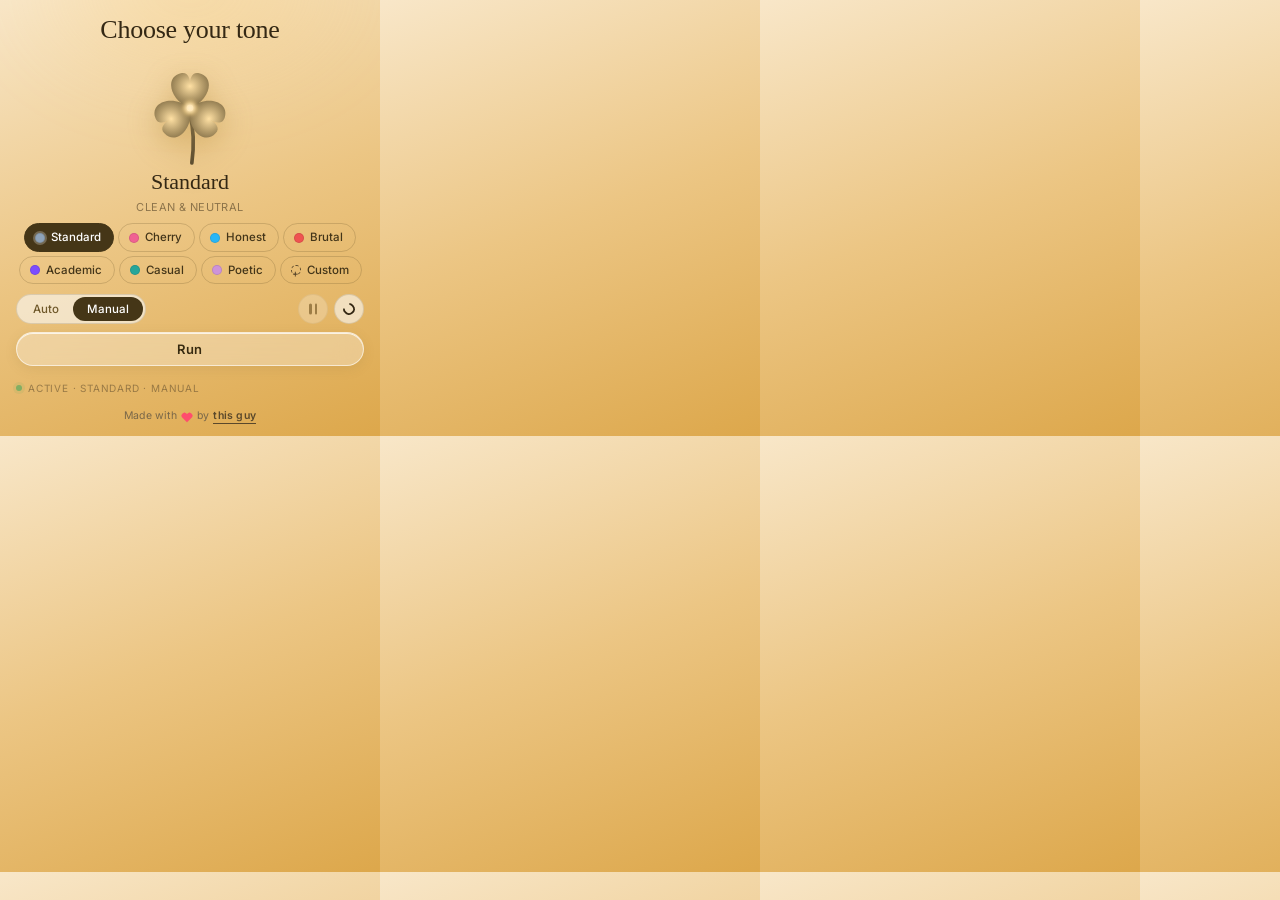
==== commit 2e058f32: "iphone esign" ====
--- a/popup.html
+++ b/popup.html
@@ -6,117 +6,166 @@
     <title>MyTake</title>
     <link rel="stylesheet" href="styles.css" />
   </head>
-  <body>
-    <!-- Header -->
-    <div class="header">
-      <div class="logo-row">
-        <img class="logo-mark" src="icons/icon32.png" alt="MyTake" onerror="this.style.display='none'" />
-        <div class="logo-text">MyTake</div>
+  <body data-mood="standard">
+    <!-- Soft ambient gradient that shifts with mood -->
+    <div class="ambient" aria-hidden="true"></div>
+
+    <!-- AI Banner — hidden by default, shown only when AI is unavailable -->
+    <div class="ai-banner" id="ai-banner">
+      <div class="ai-banner-title" id="ai-banner-title">
+        Chrome AI Unavailable
       </div>
-      <div class="header-right">
-        <button class="theme-btn" id="theme-toggle-btn" title="Toggle theme">
-          &#9788;
-        </button>
-      </div>
-    </div>
-
-    <!-- AI Banner -->
-    <div class="ai-banner" id="ai-banner">
-      <div class="ai-banner-title">Chrome AI Unavailable</div>
-      <ol class="ai-banner-steps">
+      <ol class="ai-banner-steps" id="ai-banner-steps">
         <li>Open <b>chrome://flags</b></li>
         <li>Enable <b>Prompt API for Gemini Nano</b></li>
         <li>Enable <b>Optimization Guide On Device Model</b></li>
         <li>Relaunch Chrome</li>
       </ol>
-      <div class="ai-detail" id="ai-detail">Probing...</div>
-    </div>
-
-    <!-- Tabs -->
-    <div class="tab-bar">
+      <div class="ai-detail" id="ai-detail"></div>
+    </div>
+
+    <!-- Hidden tabs (popup.js still references them) -->
+    <div class="tab-bar" hidden aria-hidden="true">
       <button class="tab-btn active" data-tab="mood">Mood</button>
       <button class="tab-btn tab-disabled" data-tab="commands">
         Commands<span class="tab-badge">WIP</span>
       </button>
     </div>
 
-    <!-- Main content -->
     <div id="main-content">
-      <!-- Mood Tab -->
       <div class="tab-content active" id="tab-mood">
-        <!-- Globe -->
+        <!-- Headline -->
+        <h1 class="prompt-title">Choose your tone</h1>
+
+        <!-- Clover mood orb (3-leaf, hearts + stem) -->
         <div class="globe-container">
-          <div class="globe-ring">
+          <div class="globe-ring" id="globe-ring">
+            <svg class="clover" viewBox="-60 -60 120 130" aria-hidden="true">
+              <defs>
+                <radialGradient id="leafGrad" cx="50%" cy="38%" r="65%">
+                  <stop offset="0%" stop-color="hsl(var(--mood-h) 100% 82%)" />
+                  <stop
+                    offset="55%"
+                    stop-color="hsl(var(--mood-h) var(--mood-s) 55%)"
+                  />
+                  <stop
+                    offset="100%"
+                    stop-color="hsl(var(--mood-h) var(--mood-s) 35%)"
+                  />
+                </radialGradient>
+                <linearGradient id="stemGrad" x1="0" x2="0" y1="0" y2="1">
+                  <stop
+                    offset="0%"
+                    stop-color="hsl(var(--mood-h) var(--mood-s) 38%)"
+                  />
+                  <stop
+                    offset="100%"
+                    stop-color="hsl(var(--mood-h) var(--mood-s) 28%)"
+                  />
+                </linearGradient>
+              </defs>
+              <!-- stem -->
+              <path
+                d="M0 8 Q 6 30 2 60"
+                stroke="url(#stemGrad)"
+                stroke-width="4"
+                stroke-linecap="round"
+                fill="none"
+              />
+              <!-- 3 heart leaflets -->
+              <g class="clover-leaf">
+                <path
+                  d="M0 0 C -22 -8, -28 -34, -10 -38 C -2 -40, 0 -32, 0 -26 C 0 -32, 2 -40, 10 -38 C 28 -34, 22 -8, 0 0 Z"
+                  fill="url(#leafGrad)"
+                />
+              </g>
+              <g class="clover-leaf" style="transform: rotate(120deg)">
+                <path
+                  d="M0 0 C -22 -8, -28 -34, -10 -38 C -2 -40, 0 -32, 0 -26 C 0 -32, 2 -40, 10 -38 C 28 -34, 22 -8, 0 0 Z"
+                  fill="url(#leafGrad)"
+                />
+              </g>
+              <g class="clover-leaf" style="transform: rotate(240deg)">
+                <path
+                  d="M0 0 C -22 -8, -28 -34, -10 -38 C -2 -40, 0 -32, 0 -26 C 0 -32, 2 -40, 10 -38 C 28 -34, 22 -8, 0 0 Z"
+                  fill="url(#leafGrad)"
+                />
+              </g>
+              <circle cx="0" cy="0" r="3.5" fill="hsl(var(--mood-h) 90% 92%)" />
+            </svg>
             <div class="globe-hue" id="globe-hue"></div>
             <div class="globe-sphere" id="globe-sphere"></div>
-            <div class="globe-inner-content">
-              <span class="globe-label" id="globe-label">Standard</span>
-              <span class="globe-desc" id="globe-desc">Clean &amp; neutral</span>
-            </div>
-          </div>
-        </div>
-
-        <!-- Carousel -->
+          </div>
+        </div>
+
+        <!-- Mood name + desc -->
+        <div class="mood-meta">
+          <div class="globe-label" id="globe-label">Standard</div>
+          <div class="globe-desc" id="globe-desc">Clean &amp; neutral</div>
+        </div>
+
+        <!-- Mood pill chips (carousel container repurposed) -->
         <div class="carousel-wrapper">
-          <button class="carousel-arrow" id="carousel-prev" title="Previous">&#8249;</button>
+          <button class="carousel-arrow" id="carousel-prev" hidden>
+            &#8249;
+          </button>
           <div class="carousel-viewport">
             <div class="carousel-track" id="carousel-track"></div>
           </div>
-          <button class="carousel-arrow" id="carousel-next" title="Next">&#8250;</button>
-        </div>
-
-        <!-- Intensity -->
-        <div class="intensity-section">
-          <div class="intensity-header">
-            <span class="section-label">Intensity</span>
-            <span class="intensity-badge" id="intensity-badge">Moderate</span>
-          </div>
-          <input type="range" class="degree-slider" id="degree-slider" min="1" max="3" value="2" />
-          <div class="slider-ticks">
-            <span class="tick-label" data-value="1" id="tick-1">Subtle</span>
-            <span class="tick-label active" data-value="2" id="tick-2">Moderate</span>
-            <span class="tick-label" data-value="3" id="tick-3">Extreme</span>
-          </div>
-        </div>
-
-        <!-- Action Row -->
-        <div class="action-row">
-          <button class="run-btn" id="trigger-btn" title="Run rewrite now">Run</button>
-          <button class="action-control-btn" id="pause-btn" title="Pause or resume" disabled>Pause</button>
-          <button class="action-control-btn" id="restart-btn" title="Restart from scratch">Restart</button>
-        </div>
-
-        <!-- Mode -->
+          <button class="carousel-arrow" id="carousel-next" hidden>
+            &#8250;
+          </button>
+        </div>
+
+        <!-- Intensity slider removed -->
+        <input type="hidden" id="degree-slider" value="2" />
+        <span id="intensity-badge" hidden></span>
+
+        <!-- Mode pill (compact) -->
         <div class="mode-row">
           <div class="mode-switch">
             <button class="mode-opt" data-mode="auto">Auto</button>
             <button class="mode-opt active" data-mode="manual">Manual</button>
           </div>
-        </div>
+          <div class="aux-controls">
+            <button
+              id="pause-btn"
+              title="Pause"
+              disabled
+              aria-label="Pause"
+            ></button>
+            <button
+              id="restart-btn"
+              title="Restart"
+              aria-label="Restart"
+            ></button>
+          </div>
+        </div>
+
+        <!-- Primary CTA -->
+        <button class="run-btn" id="trigger-btn">Run</button>
       </div>
 
-      <!-- Commands Tab -->
-      <div class="tab-content" id="tab-commands">
+      <!-- Commands Tab (kept, hidden) -->
+      <div class="tab-content" id="tab-commands" hidden>
         <div class="construction-container">
           <div class="construction-icon">🚧</div>
           <div class="construction-badge">COMING SOON</div>
           <div class="construction-title">Under Construction</div>
           <div class="construction-desc">
-            Custom AI commands and unit transformations are currently being
-            refined for the next major release.
-          </div>
-          <div class="construction-line"></div>
-        </div>
-
+            Custom AI commands and unit transformations are coming soon.
+          </div>
+        </div>
         <div style="display: none">
           <div class="cmd-input-row">
-            <input type="text" class="cmd-input" id="cmd-input" placeholder="e.g. Convert prices to USD..." />
-            <button class="cmd-run-btn" id="cmd-run-btn" title="Run command">&#8594;</button>
-          </div>
-          <div class="cmd-section-title">Saved Commands</div>
+            <input type="text" class="cmd-input" id="cmd-input" />
+            <button class="cmd-run-btn" id="cmd-run-btn">→</button>
+          </div>
           <div class="cmd-list" id="cmd-list"></div>
           <div class="cmd-bulk-row" id="cmd-bulk-row" style="display: none">
-            <button class="cmd-bulk-btn" id="cmd-run-selected">Run Selected</button>
+            <button class="cmd-bulk-btn" id="cmd-run-selected">
+              Run Selected
+            </button>
             <button class="cmd-bulk-btn" id="cmd-run-all">Run All</button>
           </div>
         </div>
@@ -139,12 +188,28 @@
     <div class="footer">
       Made with
       <span class="heart">
-        <svg stroke="currentColor" fill="currentColor" stroke-width="0" viewBox="0 0 24 24" height="11" width="11" xmlns="http://www.w3.org/2000/svg">
-          <path d="M20.84 4.61a5.5 5.5 0 0 0-7.78 0L12 5.67l-1.06-1.06a5.5 5.5 0 0 0-7.78 7.78l1.06 1.06L12 21.23l7.78-7.78 1.06-1.06a5.5 5.5 0 0 0 0-7.78z"/>
+        <svg
+          stroke="#ff4d6d"
+          fill="#ff4d6d"
+          strokeWidth="1.5"
+          viewBox="0 0 24 24"
+          height="12"
+          width="12"
+          xmlns="http://www.w3.org/2000/svg"
+        >
+          <path
+            d="M20.84 4.61a5.5 5.5 0 0 0-7.78 0L12 5.67l-1.06-1.06a5.5 5.5 0 0 0-7.78 7.78l1.06 1.06L12 21.23l7.78-7.78 1.06-1.06a5.5 5.5 0 0 0 0-7.78z"
+          />
         </svg>
       </span>
       by
-      <a target="_blank" rel="noopener noreferrer" class="author-link" href="https://www.linkedin.com/in/mohit-singh-negi/">this guy</a>
+      <a
+        target="_blank"
+        rel="noopener noreferrer"
+        class="author-link"
+        href="https://www.linkedin.com/in/mohit-singh-negi/"
+        >this guy</a
+      >
     </div>
 
     <!-- Custom Mood Modal -->
@@ -153,11 +218,21 @@
         <div class="modal-title">Create Mood</div>
         <div class="modal-field">
           <label>Name</label>
-          <input type="text" id="custom-mood-name" placeholder="e.g. Pirate, Shakespearean..." maxlength="20" />
+          <input
+            type="text"
+            id="custom-mood-name"
+            placeholder="e.g. Pirate, Shakespearean..."
+            maxlength="20"
+          />
         </div>
         <div class="modal-field">
           <label>Style Description</label>
-          <input type="text" id="custom-mood-desc" placeholder="e.g. Speak like a pirate, Arrrr!" maxlength="80" />
+          <input
+            type="text"
+            id="custom-mood-desc"
+            placeholder="e.g. Speak like a pirate, Arrrr!"
+            maxlength="80"
+          />
         </div>
         <div class="modal-actions">
           <button class="btn btn-ghost" id="modal-cancel">Cancel</button>
@@ -166,40 +241,81 @@
       </div>
     </div>
 
-    <!-- Preview-only seed: honors ?preview=1 to render demo content
-         without popup.js. Real extension ignores this entirely. -->
     <script>
       (function () {
         try {
           var p = new URLSearchParams(location.search);
-          if (p.get("theme") === "light") document.body.classList.add("light-theme");
+          if (p.get("theme") === "light")
+            document.body.classList.add("light-theme");
           if (p.get("preview") !== "1") return;
-
           var moods = [
-            { i: "S",  l: "Standard",  desc: "Clean & neutral",      g: "linear-gradient(135deg,#ff2d55,#ff9f0a,#bf5af2)" },
-            { i: "🔥", l: "Hype",      desc: "Bold & energetic",     g: "linear-gradient(135deg,#ff453a,#ff9f0a)" },
-            { i: "🌊", l: "Calm",      desc: "Soft & flowing",       g: "linear-gradient(135deg,#0a84ff,#64d2ff)" },
-            { i: "🌿", l: "Zen",       desc: "Grounded & green",     g: "linear-gradient(135deg,#30d158,#a7e8b5)" },
-            { i: "🎭", l: "Dramatic",  desc: "Theatrical flair",     g: "linear-gradient(135deg,#bf5af2,#ff2d55)" },
-            { i: "+",  l: "Add",       desc: "",                     g: "" }
+            {
+              id: "standard",
+              name: "Standard",
+              desc: "Clean & neutral",
+              c: "#c9b48a",
+            },
+            {
+              id: "cherry",
+              name: "Cherry",
+              desc: "Warm & uplifting",
+              c: "#f29bb0",
+            },
+            {
+              id: "honest",
+              name: "Honest",
+              desc: "Direct, no fluff",
+              c: "#7bc4e8",
+            },
+            {
+              id: "brutally-honest",
+              name: "Brutal",
+              desc: "Blunt & straight",
+              c: "#f08060",
+            },
+            {
+              id: "academic",
+              name: "Academic",
+              desc: "Formal & precise",
+              c: "#9d8cf0",
+            },
+            {
+              id: "casual",
+              name: "Casual",
+              desc: "Chill & relaxed",
+              c: "#7ad0a8",
+            },
+            {
+              id: "poetic",
+              name: "Poetic",
+              desc: "Evocative & rich",
+              c: "#d4a3e6",
+            },
           ];
           var track = document.getElementById("carousel-track");
-          moods.forEach(function (m, idx) {
+          moods.forEach(function (m, i) {
             var el = document.createElement("div");
-            el.className = "carousel-item" + (idx === 0 ? " selected" : "") + (m.l === "Add" ? " carousel-add-item" : "");
+            el.className = "carousel-item" + (i === 0 ? " selected" : "");
+            el.dataset.mood = m.id;
             el.innerHTML =
-              '<div class="item-initial">' + m.i + "</div>" +
-              '<div class="item-label">' + m.l + "</div>";
+              '<span class="item-swatch" style="background:' +
+              m.c +
+              '"></span><span class="item-label">' +
+              m.name +
+              "</span>";
             track.appendChild(el);
           });
-
-          // No popup.js in preview — prevent 404
-          var s = document.querySelector('script[data-popup-js]');
+          var add = document.createElement("div");
+          add.className = "carousel-item carousel-add-item";
+          add.innerHTML =
+            '<span class="item-swatch">+</span><span class="item-label">Custom</span>';
+          track.appendChild(add);
+          var s = document.querySelector("script[data-popup-js]");
           if (s) s.remove();
         } catch (e) {}
       })();
     </script>
-
+    <script src="chrome-stub.js"></script>
     <script src="popup.js" data-popup-js onerror="this.remove()"></script>
   </body>
-</html>+</html>
--- a/styles.css
+++ b/styles.css
@@ -1,630 +1,497 @@
-/* MyTake — Popup styles */
-
+/* MyTake — iOS Mood-tracker inspired popup */
 @import url("https://fonts.googleapis.com/css2?family=Inter:wght@400;500;600;700;800&display=swap");
 
-*,
-*::before,
-*::after {
-  box-sizing: border-box;
-  margin: 0;
-  padding: 0;
-}
+*,*::before,*::after { box-sizing: border-box; margin:0; padding:0; }
 
 /* ── Tokens ─────────────────────────────────────────── */
 :root {
-  --mood-h: 215;
-  --mood-s: 75%;
+  /* Mood hue (driven by body[data-mood]) */
+  --mood-h: 38;
+  --mood-s: 85%;
   --mood-l: 60%;
-  --mood: hsl(var(--mood-h) var(--mood-s) var(--mood-l));
-  --mood-soft: hsl(var(--mood-h) var(--mood-s) var(--mood-l) / 0.14);
+  --mood: hsl(var(--mood-h) var(--mood-s) 48%);
+  --mood-soft: hsl(var(--mood-h) var(--mood-s) var(--mood-l) / 0.18);
   --mood-glow: hsl(var(--mood-h) var(--mood-s) var(--mood-l) / 0.45);
 
-  --bg: #0b0b0e;
-  --surface: #141418;
-  --surface-2: #1c1c22;
-  --surface-3: #25252c;
-  --hairline: rgba(255, 255, 255, 0.07);
-  --hairline-strong: rgba(255, 255, 255, 0.14);
-
-  --text: #f5f5f7;
-  --text-muted: #a1a1aa;
-  --text-dim: #6b6b75;
-
-  --success: #30d158;
-  --warning: #ffd60a;
-  --danger: #ff453a;
-
-  --r-xl: 18px;
-  --r-lg: 14px;
-  --r: 10px;
+  /* Mood-driven full background */
+  --bg-1: hsl(var(--mood-h) var(--mood-s) 88%);
+  --bg-2: hsl(var(--mood-h) calc(var(--mood-s) - 5%) 72%);
+  --bg-3: hsl(var(--mood-h) calc(var(--mood-s) - 10%) 58%);
+
+  --surface: rgba(255,255,255,0.55);
+  --hairline: rgba(120, 70, 30, 0.10);
+  --hairline-strong: rgba(120, 70, 30, 0.18);
+
+  --text:       hsl(var(--mood-h) 40% 18%);
+  --text-muted: hsl(var(--mood-h) 30% 32%);
+  --text-dim:   hsl(var(--mood-h) 20% 45%);
+
+  --cta: hsl(var(--mood-h) 95% 52%);
+  --cta-press: hsl(var(--mood-h) 95% 46%);
+
+  --success: #30a45a;
+  --warning: #d39a08;
+  --danger:  #e0533f;
+
+  --r-pill: 999px;
+  --r-xl: 22px;
+  --r-lg: 16px;
+  --r: 12px;
   --r-sm: 8px;
   --ease: cubic-bezier(0.2, 0.7, 0.2, 1);
 
   --popup-w: 380px;
 }
 
-/* Per-mood hues */
-body[data-mood="standard"]       { --mood-h: 215; --mood-s: 25%; --mood-l: 62%; }
-body[data-mood="cherry"]         { --mood-h: 345; --mood-s: 88%; --mood-l: 63%; }
-body[data-mood="honest"]         { --mood-h: 201; --mood-s: 82%; --mood-l: 58%; }
-body[data-mood="brutally-honest"]{ --mood-h: 14;  --mood-s: 92%; --mood-l: 58%; }
-body[data-mood="academic"]       { --mood-h: 248; --mood-s: 72%; --mood-l: 64%; }
-body[data-mood="casual"]         { --mood-h: 158; --mood-s: 68%; --mood-l: 52%; }
-body[data-mood="poetic"]         { --mood-h: 280; --mood-s: 65%; --mood-l: 66%; }
-
-/* Light theme */
-body.light-theme {
-  --bg: #f7f7f8;
-  --surface: #ffffff;
-  --surface-2: #f1f1f4;
-  --surface-3: #e6e6ec;
-  --hairline: rgba(0, 0, 0, 0.08);
-  --hairline-strong: rgba(0, 0, 0, 0.16);
-  --text: #0b0b0e;
-  --text-muted: #52525b;
-  --text-dim: #8a8a93;
+/* Per-mood hues — soothing, calm, low-saturation pastels */
+body[data-mood="standard"]        { --mood-h: 40;  --mood-s: 32%; --mood-l: 78%; }
+body[data-mood="cherry"]          { --mood-h: 350; --mood-s: 38%; --mood-l: 82%; }
+body[data-mood="honest"]          { --mood-h: 205; --mood-s: 35%; --mood-l: 80%; }
+body[data-mood="brutally-honest"] { --mood-h: 18;  --mood-s: 35%; --mood-l: 78%; }
+body[data-mood="academic"]        { --mood-h: 250; --mood-s: 28%; --mood-l: 82%; }
+body[data-mood="casual"]          { --mood-h: 150; --mood-s: 28%; --mood-l: 80%; }
+body[data-mood="poetic"]          { --mood-h: 285; --mood-s: 28%; --mood-l: 84%; }
+
+/* Dark theme override */
+body.light-theme { /* default IS the warm light theme — class is inverted below */ }
+body:not(.light-theme).dark-theme,
+body.dark-theme {
+  --bg-1: hsl(var(--mood-h) 30% 14%);
+  --bg-2: hsl(var(--mood-h) 35% 10%);
+  --bg-3: hsl(var(--mood-h) 40% 7%);
+  --surface: rgba(255,255,255,0.06);
+  --hairline: rgba(255,255,255,0.10);
+  --hairline-strong: rgba(255,255,255,0.18);
+  --text: #f6efe5;
+  --text-muted: #d8c9b4;
+  --text-dim: #9d8b75;
 }
 
 /* ── Base ───────────────────────────────────────────── */
 html, body {
-  width: var(--popup-w);
+  width: 100%;
+  max-width: var(--popup-w);
+  min-width: 320px;
   height: auto;
-  overflow: hidden; /* no scroll ever */
+  overflow: hidden;
 }
 body {
   font-family: "Inter", -apple-system, BlinkMacSystemFont, "Segoe UI", system-ui, sans-serif;
   font-size: 13px;
-  line-height: 1.45;
-  color: var(--text);
-  background: var(--bg);
+  line-height: 1.4;
+  color: var(--text);
+  background:
+    linear-gradient(160deg, var(--bg-1) 0%, var(--bg-2) 50%, var(--bg-3) 100%);
   -webkit-font-smoothing: antialiased;
-  display: flex;
-  flex-direction: column;
-}
-
+  display: flex; flex-direction: column;
+  position: relative;
+  transition: background 0.6s var(--ease), color 0.3s var(--ease);
+}
 button { font-family: inherit; cursor: pointer; border: 0; background: none; color: inherit; }
 input  { font-family: inherit; color: inherit; }
-
-/* ── Header ─────────────────────────────────────────── */
-.header {
-  display: flex;
-  align-items: center;
-  justify-content: space-between;
-  padding: 10px 14px;
-  border-bottom: 1px solid var(--hairline);
-  background: var(--bg);
-  flex-shrink: 0;
-}
-.logo-row { display: flex; align-items: center; gap: 8px; }
-.logo-mark { width: 20px; height: 20px; border-radius: 5px; }
-.logo-text { font-weight: 700; font-size: 14px; letter-spacing: -0.01em; }
-.header-right { display: flex; align-items: center; gap: 10px; }
-.theme-btn {
-  width: 28px; height: 28px;
-  border-radius: 7px;
+[hidden] { display: none !important; }
+
+/* Ambient blur halo behind everything */
+.ambient {
+  position: absolute; inset: -20% -10% auto -10%;
+  height: 60%;
+  background:
+    radial-gradient(60% 60% at 50% 30%, hsl(var(--mood-h) 95% 70% / 0.55), transparent 70%);
+  filter: blur(40px);
+  pointer-events: none;
+  z-index: 0;
+  transition: background 0.5s var(--ease);
+}
+
+/* ── Top bar ────────────────────────────────────────── */
+.topbar {
+  position: relative; z-index: 2;
+  display: flex; align-items: center; justify-content: space-between;
+  padding: 14px 16px 4px;
+}
+.topbar-title {
+  font-size: 15px; font-weight: 700; letter-spacing: -0.01em;
+  color: var(--text);
+}
+.circle-btn {
+  width: 34px; height: 34px;
   display: grid; place-items: center;
-  background: var(--surface-2);
-  border: 1px solid var(--hairline);
-  color: var(--text-muted);
-  font-size: 13px;
-  transition: all 0.15s var(--ease);
-}
-.theme-btn:hover { color: var(--text); background: var(--surface-3); }
+  border-radius: 50%;
+  background: rgba(255,255,255,0.6);
+  color: var(--text);
+  backdrop-filter: blur(10px);
+  -webkit-backdrop-filter: blur(10px);
+  box-shadow: 0 1px 0 rgba(255,255,255,0.7) inset, 0 4px 10px rgba(120,70,30,0.10);
+  transition: transform 0.15s var(--ease), background 0.15s var(--ease);
+}
+.circle-btn:hover { background: rgba(255,255,255,0.85); transform: translateY(-1px); }
+body.dark-theme .circle-btn { background: rgba(255,255,255,0.08); box-shadow: 0 1px 0 rgba(255,255,255,0.05) inset, 0 4px 12px rgba(0,0,0,0.4); }
 
 /* ── AI Banner ──────────────────────────────────────── */
 .ai-banner {
-  display: none;
-  margin: 8px 14px 0;
+  display: none; position: relative; z-index: 2;
+  margin: 8px 16px 0;
   padding: 10px 12px;
-  background: hsl(var(--mood-h) 50% 20% / 0.35);
-  border: 1px solid hsl(var(--mood-h) 70% 50% / 0.35);
+  background: rgba(255,255,255,0.55);
+  border: 1px solid var(--hairline-strong);
   border-radius: var(--r);
   font-size: 11.5px;
+  backdrop-filter: blur(10px);
 }
 .ai-banner.show { display: block; }
-.ai-banner-title { font-weight: 700; margin-bottom: 5px; color: var(--text); }
+.ai-banner-title { font-weight: 700; margin-bottom: 5px; }
 .ai-banner-steps { padding-left: 16px; color: var(--text-muted); }
-.ai-banner-steps li { margin: 2px 0; }
 .ai-detail { margin-top: 6px; color: var(--text-dim); font-size: 10.5px; }
 
-/* ── Tabs ───────────────────────────────────────────── */
-.tab-bar {
-  display: flex;
-  padding: 8px 14px 0;
-  gap: 4px;
-  border-bottom: 1px solid var(--hairline);
-  flex-shrink: 0;
-}
-.tab-btn {
-  position: relative;
-  padding: 6px 12px 10px;
-  font-size: 12.5px;
-  font-weight: 600;
-  color: var(--text-dim);
-  transition: color 0.15s var(--ease);
-}
-.tab-btn:hover { color: var(--text-muted); }
-.tab-btn.active { color: var(--text); }
-.tab-btn.active::after {
-  content: "";
-  position: absolute;
-  bottom: -1px; left: 12px; right: 12px;
-  height: 2px;
-  background: var(--mood);
-  border-radius: 2px 2px 0 0;
-}
-.tab-disabled { opacity: 0.55; }
-.tab-badge {
-  display: inline-block;
-  margin-left: 5px;
-  font-size: 9px; font-weight: 700;
-  padding: 2px 4px;
-  border-radius: 4px;
-  background: var(--warning); color: #000;
-  letter-spacing: 0.04em;
-}
-
-/* ── Main content ───────────────────────────────────── */
-#main-content { flex: 1; }
-.tab-content { display: none; padding: 12px 14px; }
+/* ── Main ───────────────────────────────────────────── */
+#main-content { position: relative; z-index: 2; flex: 1; }
+.tab-content { display: none; padding: 10px 16px 10px; }
 .tab-content.active { display: flex; flex-direction: column; }
 
-/* ── Globe — compact ────────────────────────────────── */
+.prompt-title {
+  font-size: 18px;
+  font-weight: 800;
+  line-height: 1.15;
+  letter-spacing: -0.02em;
+  text-align: center;
+  color: var(--text);
+  margin: 2px 0 2px;
+}
+
+/* ── Clover mood orb ────────────────────────────────── */
 .globe-container {
-  display: grid;
-  place-items: center;
-  padding: 4px 0 10px;
+  display: grid; place-items: center;
+  padding: 4px 0 2px;
 }
 .globe-ring {
   position: relative;
-  width: 110px; height: 110px;
-  border-radius: 50%;
+  width: 120px; height: 120px;
   display: grid; place-items: center;
   isolation: isolate;
-  transition: transform 0.15s var(--ease);
-}
+  transition: transform 0.25s var(--ease);
+}
+.clover {
+  width: 100%; height: 100%;
+  overflow: visible;
+  filter: drop-shadow(0 6px 14px hsl(var(--mood-h) 90% 45% / 0.35));
+  animation: floaty 6s var(--ease) infinite;
+}
+.clover-leaf {
+  transform-origin: 0 0;
+  transition: transform 0.3s var(--ease);
+}
+
+@keyframes floaty {
+  0%, 100% { transform: translateY(0) rotate(0deg); }
+  50%      { transform: translateY(-3px) rotate(6deg); }
+}
+
+/* Tiny center highlight */
 .globe-hue {
   position: absolute;
-  inset: -10px;
+  width: 14px; height: 14px;
   border-radius: 50%;
-  background: radial-gradient(
-    circle at 30% 30%,
-    hsl(var(--mood-h) var(--mood-s) 65% / 0.85),
-    hsl(var(--mood-h) var(--mood-s) 40% / 0.25) 60%,
-    transparent 75%
-  );
-  filter: blur(12px);
-  z-index: 0;
-  animation: huePulse 4s var(--ease) infinite;
-}
-@keyframes huePulse {
-  0%, 100% { opacity: 0.85; transform: scale(1); }
-  50%       { opacity: 1;    transform: scale(1.04); }
-}
-.globe-sphere {
-  position: absolute;
-  inset: 6px;
-  border-radius: 50%;
-  background:
-    radial-gradient(circle at 32% 30%, rgba(255,255,255,0.35), transparent 45%),
-    radial-gradient(circle at 65% 70%,
-      hsl(var(--mood-h) var(--mood-s) 50%),
-      hsl(var(--mood-h) var(--mood-s) 30%) 70%);
-  box-shadow:
-    inset 0 -8px 24px rgba(0,0,0,0.45),
-    inset 0 5px 14px rgba(255,255,255,0.18),
-    0 6px 22px var(--mood-glow);
-  z-index: 1;
-}
-.globe-inner-content {
-  position: relative; z-index: 2;
-  display: flex; flex-direction: column;
-  align-items: center; gap: 2px;
+  background: radial-gradient(circle, #fff 0%, hsl(var(--mood-h) 100% 75%) 60%, transparent 80%);
+  filter: blur(2px);
+  z-index: 3;
+  pointer-events: none;
+}
+.globe-sphere { display: none; }
+
+/* Mood meta */
+.mood-meta {
   text-align: center;
-  text-shadow: 0 1px 3px rgba(0,0,0,0.5);
-}
-.globe-label  { font-size: 14px; font-weight: 700; color: #fff; letter-spacing: -0.01em; }
-.globe-desc   { font-size: 10px; color: rgba(255,255,255,0.85); }
-
-/* ── Carousel — no scroll, wrap into grid ───────────── */
-.carousel-wrapper {
-  margin: 0 -14px 10px;
-  padding: 0;
-  position: relative;
-}
+  margin: 2px 0 10px;
+}
+.globe-label {
+  font-size: 18px; font-weight: 800; letter-spacing: -0.01em;
+  color: var(--text);
+}
+.globe-desc {
+  font-size: 11.5px; color: var(--text-muted);
+  margin-top: 2px;
+}
+
+/* ── Pill chips (carousel) ──────────────────────────── */
+.carousel-wrapper { position: relative; margin: 0 -4px 12px; }
 .carousel-arrow { display: none; }
-
-/* Native-scroll viewport with edge fade */
-.carousel-viewport {
-  overflow-x: auto;
-  overflow-y: visible;
-  scrollbar-width: none;
-  -webkit-mask-image: linear-gradient(
-    90deg,
-    transparent 0,
-    #000 12px,
-    #000 calc(100% - 12px),
-    transparent 100%
-  );
-  mask-image: linear-gradient(
-    90deg,
-    transparent 0,
-    #000 12px,
-    #000 calc(100% - 12px),
-    transparent 100%
-  );
-}
-.carousel-viewport::-webkit-scrollbar { display: none; }
-
+.carousel-viewport { overflow: hidden; }
 .carousel-track {
   display: flex;
-  flex-direction: row;
-  gap: 4px;
-  padding: 4px 14px;
-  /* wide enough to hold all items naturally */
-  width: max-content;
-  /* NO transform, NO JS offset */
-}
-
+  flex-wrap: wrap;
+  justify-content: center;
+  gap: 6px 6px;
+  padding: 2px 4px;
+}
 .carousel-item {
-  flex: 0 0 48px;   /* fixed width, never shrink */
-  display: flex;
-  flex-direction: column;
+  position: relative;
+  display: inline-flex;
   align-items: center;
-  gap: 4px;
-  padding: 5px 2px;
-  border-radius: var(--r-sm);
+  gap: 6px;
+  padding: 6px 12px 6px 10px;
+  background: rgba(255,255,255,0.6);
+  border: 1px solid rgba(120,70,30,0.10);
+  border-radius: var(--r-pill);
+  cursor: pointer;
+  font-size: 12px; font-weight: 600;
+  color: var(--text);
+  transition: all 0.15s var(--ease);
+  backdrop-filter: blur(8px);
+}
+.carousel-item:hover {
+  background: rgba(255,255,255,0.85);
+  transform: translateY(-1px);
+}
+.carousel-item.selected {
+  background: hsl(var(--mood-h) 50% 28%);
+  color: #fff8ec;
+  border-color: hsl(var(--mood-h) 50% 25%);
+  box-shadow: 0 4px 12px hsl(var(--mood-h) 50% 30% / 0.3);
+}
+body.dark-theme .carousel-item { background: rgba(255,255,255,0.08); border-color: rgba(255,255,255,0.10); color: var(--text); }
+body.dark-theme .carousel-item.selected { background: hsl(var(--mood-h) 80% 60%); color: #1a1209; border-color: transparent; }
+
+.item-swatch {
+  width: 12px; height: 12px;
+  border-radius: 50%;
+  background: var(--mood);
+  box-shadow: 0 0 0 2px rgba(255,255,255,0.6);
+  display: inline-block;
+  flex-shrink: 0;
+  font-size: 0;
+}
+.carousel-item.selected .item-swatch { box-shadow: 0 0 0 2px rgba(255,255,255,0.25); }
+.item-label { white-space: nowrap; }
+
+.carousel-add-item .item-swatch {
+  background: transparent;
+  border: 1.5px dashed currentColor;
+  display: grid; place-items: center;
+  font-size: 10px;
+  color: var(--text-muted);
+  box-shadow: none;
+}
+
+.mood-delete {
+  margin-left: 2px;
+  font-size: 10px;
+  color: rgba(255,255,255,0.85);
+  opacity: 0;
+  transition: opacity 0.15s;
+  background: none; border: 0; padding: 0; cursor: pointer;
+}
+.carousel-item.selected:hover .mood-delete { opacity: 1; }
+
+/* ── Intensity ──────────────────────────────────────── */
+.intensity-section {
+  background: rgba(255,255,255,0.5);
+  border: 1px solid var(--hairline);
+  border-radius: var(--r-lg);
+  padding: 12px 14px 10px;
+  margin: 4px 0 12px;
+  backdrop-filter: blur(8px);
+}
+body.dark-theme .intensity-section { background: rgba(255,255,255,0.05); }
+
+.degree-slider {
+  -webkit-appearance: none; appearance: none;
+  width: 100%; height: 6px;
+  border-radius: 999px;
+  background: rgba(120,70,30,0.15);
+  outline: none;
+  margin: 4px 0 8px;
+}
+body.dark-theme .degree-slider { background: rgba(255,255,255,0.12); }
+.degree-slider::-webkit-slider-thumb {
+  -webkit-appearance: none;
+  width: 22px; height: 22px;
+  border-radius: 50%;
+  background: #fff;
+  border: 0;
+  box-shadow: 0 2px 6px rgba(120,70,30,0.35), 0 0 0 1px rgba(0,0,0,0.04);
   cursor: pointer;
   transition: transform 0.15s var(--ease);
 }
-.carousel-item:hover { transform: translateY(-2px); }
-
-.item-swatch {
-  width: 32px; height: 32px;
-  border-radius: 50%;
-  display: grid; place-items: center;
-  font-size: 14px; font-weight: 700;
-  background: var(--surface-2);
-  border: 2px solid transparent;
-  color: var(--text);
-  transition: all 0.2s var(--ease);
-  flex-shrink: 0;
-}
-.carousel-item.selected .item-swatch {
-  border-color: #fff;
-  box-shadow: 0 0 0 2px var(--mood-soft), 0 3px 10px var(--mood-glow);
-  outline: 2px solid var(--mood);
-  outline-offset: 1px;
-}
-.item-label {
-  font-size: 9px; font-weight: 600;
-  color: var(--text-muted);
-  width: 100%;
-  text-align: center;
-  white-space: nowrap;
-  overflow: hidden;
-  text-overflow: ellipsis;
-}
-.carousel-item.selected .item-label { color: var(--text); }
-
-.carousel-add-item .item-swatch {
-  background: var(--mood-soft);
-  border: 2px dashed hsl(var(--mood-h) var(--mood-s) 55% / 0.6);
-  font-size: 16px;
-}
-.carousel-add-item .item-label { color: var(--text-dim); }
-.carousel-add-item:hover .item-swatch {
-  border-color: var(--mood);
-  background: hsl(var(--mood-h) var(--mood-s) 55% / 0.22);
-}
-/* delete button on custom moods */
-.mood-delete {
-  position: absolute;
-  top: 2px; right: 2px;
-  font-size: 9px;
-  color: var(--text-dim);
-  opacity: 0;
-  transition: opacity 0.15s;
-}
-.carousel-item:hover .mood-delete { opacity: 1; }
-.carousel-item { position: relative; }
-
-/* ── Intensity ──────────────────────────────────────── */
-.intensity-section { margin-bottom: 10px; }
-.intensity-header {
-  display: flex;
-  justify-content: space-between;
-  align-items: center;
-  margin-bottom: 8px;
-}
-.section-label {
-  font-size: 10.5px; font-weight: 600;
-  text-transform: uppercase; letter-spacing: 0.08em;
-  color: var(--text-dim);
-}
-.intensity-badge {
-  font-size: 10.5px; font-weight: 600;
-  padding: 2px 8px;
-  border-radius: 999px;
-  background: var(--mood-soft);
-  color: var(--mood);
-  border: 1px solid hsl(var(--mood-h) var(--mood-s) 50% / 0.25);
-}
-.degree-slider {
-  -webkit-appearance: none; appearance: none;
-  width: 100%; height: 3px;
-  border-radius: 999px;
-  background: var(--surface-3);
-  outline: none;
-  box-shadow:
-    0 -6px 14px -4px var(--mood-glow),
-    0  6px 14px -4px var(--mood-glow);
-  animation: trackHuePulse 2.4s var(--ease) infinite;
-  margin: 8px 0 4px;
-}
-.degree-slider::-webkit-slider-thumb {
-  -webkit-appearance: none;
-  width: 14px; height: 14px;
+.degree-slider::-webkit-slider-thumb:hover { transform: scale(1.08); }
+.degree-slider::-moz-range-thumb {
+  width: 22px; height: 22px;
   border-radius: 50%;
   background: #fff;
-  border: 2px solid var(--mood);
-  box-shadow: 0 1px 4px rgba(0,0,0,0.35);
+  border: 0;
+  box-shadow: 0 2px 6px rgba(120,70,30,0.35);
   cursor: pointer;
-  transition: transform 0.15s var(--ease);
-}
-.degree-slider::-webkit-slider-thumb:hover { transform: scale(1.1); }
-.degree-slider::-moz-range-thumb {
-  width: 14px; height: 14px;
-  border-radius: 50%;
-  background: #fff;
-  border: 2px solid var(--mood);
-  cursor: pointer;
-}
-@keyframes trackHuePulse {
-  0%, 100% { box-shadow: 0 -6px 14px -4px hsl(var(--mood-h) var(--mood-s) 55% / 0.3), 0 6px 14px -4px hsl(var(--mood-h) var(--mood-s) 55% / 0.3); }
-  50%       { box-shadow: 0 -8px 20px -3px hsl(var(--mood-h) var(--mood-s) 60% / 0.6), 0 8px 20px -3px hsl(var(--mood-h) var(--mood-s) 60% / 0.6); }
-}
+}
+
 .slider-ticks {
-  display: flex;
-  justify-content: space-between;
-  margin-top: 6px; padding: 0 2px;
+  display: flex; justify-content: space-between;
+  margin-top: 2px;
 }
 .tick-label {
-  font-size: 10px; font-weight: 500;
+  font-size: 9.5px; font-weight: 700;
+  letter-spacing: 0.08em;
   color: var(--text-dim);
   cursor: pointer;
   transition: color 0.15s var(--ease);
 }
-.tick-label:hover  { color: var(--text-muted); }
-.tick-label.active { color: var(--mood); font-weight: 600; }
-
-/* ── Action row — tiny music-player icons ────────────── */
-.action-row {
-  order: 2;
-  display: flex;
-  justify-content: center;
-  align-items: center;
-  gap: 24px;
-  margin: 8px 0 2px;
-}
-
-/* Shared reset */
-.run-btn, .action-control-btn {
-  background: none;
-  border: none;
-  padding: 0;
-  cursor: pointer;
-  display: grid;
-  place-items: center;
+.tick-label:hover { color: var(--text-muted); }
+.tick-label.active { color: var(--text); }
+
+.intensity-badge-wrap { display: flex; justify-content: center; margin-top: 8px; }
+.intensity-badge {
+  font-size: 10.5px; font-weight: 700;
+  padding: 3px 10px;
+  border-radius: 999px;
+  background: rgba(255,255,255,0.7);
+  color: var(--text);
+  border: 1px solid var(--hairline);
+  letter-spacing: 0.04em;
+}
+body.dark-theme .intensity-badge { background: rgba(255,255,255,0.08); }
+
+/* ── Mode + aux ─────────────────────────────────────── */
+.mode-row {
+  display: flex; align-items: center; justify-content: space-between;
+  gap: 8px; margin-bottom: 12px;
+}
+.mode-switch {
+  display: inline-flex; padding: 3px;
+  background: rgba(255,255,255,0.55);
+  border: 1px solid var(--hairline);
+  border-radius: 999px;
+  backdrop-filter: blur(8px);
+}
+body.dark-theme .mode-switch { background: rgba(255,255,255,0.06); }
+.mode-opt {
+  padding: 5px 14px;
+  border-radius: 999px;
+  font-size: 11.5px; font-weight: 600;
+  color: var(--text-muted);
+  transition: all 0.15s var(--ease);
+}
+.mode-opt.active {
+  background: #fff;
+  color: var(--text);
+  box-shadow: 0 1px 3px rgba(120,70,30,0.18);
+}
+body.dark-theme .mode-opt.active { background: rgba(255,255,255,0.15); color: #fff; }
+
+.aux-controls { display: flex; gap: 6px; }
+#pause-btn, #restart-btn {
+  width: 30px; height: 30px;
+  border-radius: 50%;
+  background: rgba(255,255,255,0.6);
+  border: 1px solid var(--hairline);
+  color: var(--text);
+  display: grid; place-items: center;
   position: relative;
-  color: var(--text-muted);
-  transition: color 0.15s var(--ease), transform 0.12s var(--ease);
-}
-
-/* ── Run / Play ─── */
-.run-btn {
-  width: 36px; height: 36px;
+  transition: all 0.15s var(--ease);
   font-size: 0;
-  color: var(--text);
-}
-.run-btn::before {
-  content: "";
-  width: 0; height: 0;
-  border-top:    10px solid transparent;
-  border-bottom: 10px solid transparent;
-  border-left:   17px solid currentColor;
-  margin-left: 3px;
-  transition: border-left-color 0.15s var(--ease);
-}
-.run-btn:hover  { color: var(--mood); transform: scale(1.1); }
-.run-btn:active { transform: scale(0.94); }
-
-/* ── Pause / Resume ─── */
-#pause-btn {
-  width: 28px; height: 28px;
-  font-size: 0;
-}
-#pause-btn::before,
-#pause-btn::after {
-  content: "";
-  position: absolute;
-  width: 3px; height: 13px;
-  background: currentColor;
-  border-radius: 2px;
+}
+body.dark-theme #pause-btn, body.dark-theme #restart-btn { background: rgba(255,255,255,0.08); }
+#pause-btn::before, #pause-btn::after {
+  content: ""; position: absolute;
+  width: 2.5px; height: 11px;
+  background: currentColor; border-radius: 2px;
   top: 50%; transform: translateY(-50%);
-  transition: all 0.15s var(--ease);
-}
-#pause-btn::before { left: calc(50% - 5px); }
-#pause-btn::after  { left: calc(50% + 2px);  }
-
-/* paused → morph into play triangle */
+}
+#pause-btn::before { left: calc(50% - 4px); }
+#pause-btn::after  { left: calc(50% + 1.5px); }
 #pause-btn.paused-state::before {
-  width: 0; height: 0;
-  background: none;
-  border-top:    7px solid transparent;
-  border-bottom: 7px solid transparent;
-  border-left:   13px solid currentColor;
-  border-radius: 0;
+  width: 0; height: 0; background: none;
+  border-top: 6px solid transparent;
+  border-bottom: 6px solid transparent;
+  border-left: 10px solid currentColor;
   left: calc(50% - 4px);
-  transform: translateY(-50%);
 }
 #pause-btn.paused-state::after { display: none; }
-#pause-btn:hover:not(:disabled) { color: var(--mood); transform: scale(1.12); }
-#pause-btn:disabled { opacity: 0.25; cursor: not-allowed; }
-
-/* ── Restart ─── */
-#restart-btn {
-  width: 28px; height: 28px;
-  font-size: 0;
-}
+#pause-btn:disabled { opacity: 0.4; cursor: not-allowed; }
+
 #restart-btn::before {
-  content: "";
-  display: block;
-  width: 14px; height: 14px;
+  content: ""; display: block;
+  width: 12px; height: 12px;
   border: 2px solid currentColor;
   border-radius: 50%;
   border-top-color: transparent;
   transform: rotate(-40deg);
-  transition: transform 0.3s var(--ease);
-}
-#restart-btn::after {
-  content: "";
-  position: absolute;
-  top: 6px; left: 18px;
-  width: 0; height: 0;
-  border-left:   4px solid currentColor;
-  border-top:    2.5px solid transparent;
-  border-bottom: 2.5px solid transparent;
-  transform: rotate(20deg);
-}
-#restart-btn:hover { color: var(--mood); transform: scale(1.12); }
-#restart-btn:hover::before { transform: rotate(-400deg); transition: transform 0.55s var(--ease); }
-
-/* ── Mode switch ────────────────────────────────────── */
-.mode-row {
-  order: 1;
-  display: flex;
-  justify-content: center;
-  margin-bottom: 2px;
-}
-.mode-switch {
-  display: inline-flex;
-  padding: 2px;
-  background: var(--surface-2);
-  border: 1px solid var(--hairline);
-  border-radius: 999px;
-}
-.mode-opt {
-  padding: 4px 14px;
-  border-radius: 999px;
-  font-size: 11.5px; font-weight: 600;
-  color: var(--text-dim);
-  transition: all 0.15s var(--ease);
-}
-.mode-opt:hover { color: var(--text-muted); }
-.mode-opt.active {
-  background: var(--surface-3);
-  color: var(--text);
-  box-shadow: 0 1px 3px rgba(0,0,0,0.3);
-}
-
-/* ── Construction placeholder ───────────────────────── */
+}
+
+/* ── Primary CTA ────────────────────────────────────── */
+.run-btn {
+  display: block; width: 100%;
+  padding: 14px 16px;
+  background: transparent;
+  color: var(--text);
+  font-size: 15px; font-weight: 700; letter-spacing: 0.01em;
+  border-radius: var(--r-pill);
+  border: 1.5px solid hsl(var(--mood-h) 30% 40% / 0.45);
+  box-shadow: none;
+  transition: transform 0.12s var(--ease), background 0.15s var(--ease), border-color 0.15s var(--ease);
+}
+.run-btn:hover { background: hsl(var(--mood-h) 40% 100% / 0.25); border-color: hsl(var(--mood-h) 30% 35% / 0.7); }
+.run-btn:active { transform: scale(0.98); }
+
+/* ── Status / Progress / Modal (kept) ───────────────── */
+.progress-bar {
+  display: none; position: relative; z-index: 2;
+  align-items: center; gap: 7px;
+  padding: 7px 16px;
+  /* Frosted band — readable on every mood background */
+  background: rgba(0, 0, 0, 0.12);
+  backdrop-filter: blur(8px);
+  -webkit-backdrop-filter: blur(8px);
+  border-top: 1px solid rgba(0,0,0,0.08);
+  border-bottom: 1px solid rgba(0,0,0,0.06);
+  font-size: 11px;
+  color: hsl(var(--mood-h) 40% 18%);
+  font-weight: 500;
+}
+.progress-bar.show { display: flex; }
+body.dark-theme .progress-bar {
+  background: rgba(0,0,0,0.30);
+  color: #f6efe5;
+  border-top-color: rgba(255,255,255,0.08);
+}
+.spinner {
+  width: 11px; height: 11px;
+  border: 2px solid rgba(0,0,0,0.15);
+  border-top-color: hsl(var(--mood-h) 60% 30%);
+  border-radius: 50%;
+  animation: spin 0.8s linear infinite;
+}
+body.dark-theme .spinner {
+  border-color: rgba(255,255,255,0.15);
+  border-top-color: hsl(var(--mood-h) 60% 70%);
+}
+@keyframes spin { to { transform: rotate(360deg); } }
+
+.status-bar {
+  position: relative; z-index: 2;
+  display: flex; align-items: center; gap: 6px;
+  padding: 8px 16px 12px;
+  font-size: 10.5px; color: var(--text-muted);
+}
+.status-dot { width: 6px; height: 6px; border-radius: 50%; background: var(--text-dim); }
+.status-dot.active { background: var(--success); box-shadow: 0 0 0 3px rgba(48,164,90,0.15); }
+
+/* Construction (commands tab) */
 .construction-container {
-  display: flex; flex-direction: column;
-  align-items: center; gap: 8px;
+  display: flex; flex-direction: column; align-items: center; gap: 8px;
   padding: 30px 20px; text-align: center;
 }
-.construction-icon  { font-size: 36px; }
+.construction-icon { font-size: 36px; }
 .construction-badge {
   font-size: 10px; font-weight: 700;
   padding: 2px 8px; border-radius: 999px;
-  background: var(--warning); color: #000;
+  background: var(--warning); color: #fff;
   letter-spacing: 0.1em;
 }
-.construction-title { font-size: 15px; font-weight: 700; margin-top: 2px; }
+.construction-title { font-size: 15px; font-weight: 700; }
 .construction-desc  { font-size: 11.5px; color: var(--text-muted); max-width: 270px; line-height: 1.5; }
-.construction-line  { width: 36px; height: 2px; background: var(--mood); border-radius: 2px; margin-top: 6px; }
-
-/* ── Commands ───────────────────────────────────────── */
-.cmd-input-row { display: flex; gap: 6px; margin-bottom: 10px; }
-.cmd-input {
-  flex: 1; padding: 9px 11px;
-  border-radius: var(--r);
-  background: var(--surface-2);
-  border: 1px solid var(--hairline);
-  font-size: 12px; outline: none;
-  transition: border-color 0.15s var(--ease);
-}
-.cmd-input:focus { border-color: var(--mood); }
-.cmd-run-btn {
-  width: 36px; height: 36px;
-  display: grid; place-items: center;
-  border-radius: var(--r);
-  background: var(--mood); color: #fff; font-size: 15px;
-}
-.cmd-section-title {
-  font-size: 10.5px; font-weight: 600;
-  text-transform: uppercase; letter-spacing: 0.08em;
-  color: var(--text-dim); margin-bottom: 7px;
-}
-.cmd-list { display: flex; flex-direction: column; gap: 5px; }
-.cmd-bulk-row { display: flex; gap: 8px; margin-top: 10px; }
-.cmd-bulk-btn {
-  flex: 1; padding: 8px;
-  border-radius: var(--r);
-  background: var(--surface-2);
-  border: 1px solid var(--hairline);
-  font-size: 11.5px; font-weight: 600; color: var(--text);
-}
-
-/* ── Progress / Status / Footer ─────────────────────── */
-.progress-bar {
-  display: none;
-  align-items: center; gap: 7px;
-  padding: 6px 14px;
-  background: var(--surface);
-  border-top: 1px solid var(--hairline);
-  font-size: 11px; color: var(--text-muted);
-  flex-shrink: 0;
-}
-.progress-bar.show { display: flex; }
-.spinner {
-  width: 11px; height: 11px;
-  border: 2px solid var(--surface-3);
-  border-top-color: var(--mood);
-  border-radius: 50%;
-  animation: spin 0.8s linear infinite;
-}
-@keyframes spin { to { transform: rotate(360deg); } }
-
-.status-bar {
-  display: flex; align-items: center; gap: 6px;
-  padding: 6px 14px;
-  border-top: 1px solid var(--hairline);
-  font-size: 10.5px; color: var(--text-muted);
-  background: var(--bg);
-  flex-shrink: 0;
-}
-.status-dot { width: 6px; height: 6px; border-radius: 50%; background: var(--text-dim); }
-.status-dot.active { background: var(--success); box-shadow: 0 0 0 2px rgba(48,209,88,0.18); }
-
-.footer {
-  display: flex; align-items: center; justify-content: center; gap: 4px;
-  padding: 6px 14px 10px;
-  font-size: 10px; color: var(--text-dim);
-  flex-shrink: 0;
-}
-.heart { display: inline-flex; color: #ff453a; }
-.author-link {
-  color: var(--text-muted); text-decoration: none;
-  font-weight: 600; transition: color 0.15s var(--ease);
-}
-.author-link:hover { color: var(--mood); }
-
-/* ── Modal ──────────────────────────────────────────── */
+
+/* Modal */
 .modal-overlay {
   display: none; position: fixed; inset: 0;
-  background: rgba(0,0,0,0.6);
+  background: rgba(60, 30, 10, 0.45);
   backdrop-filter: blur(6px);
   z-index: 100;
   align-items: center; justify-content: center;
@@ -633,45 +500,217 @@
 .modal-overlay.show { display: flex; }
 .modal {
   width: 100%;
-  background: var(--surface);
-  border: 1px solid var(--hairline-strong);
+  background: hsl(var(--mood-h) 90% 96%);
   border-radius: var(--r-lg);
-  padding: 16px;
-  box-shadow: 0 20px 60px rgba(0,0,0,0.5);
-}
-.modal-title { font-size: 14px; font-weight: 700; margin-bottom: 12px; }
-.modal-field { margin-bottom: 10px; }
+  padding: 18px;
+  box-shadow: 0 30px 80px rgba(60,30,10,0.35);
+}
+body.dark-theme .modal { background: hsl(var(--mood-h) 30% 14%); color: var(--text); }
+.modal-title { font-size: 16px; font-weight: 800; margin-bottom: 14px; }
+.modal-field { margin-bottom: 12px; }
 .modal-field label {
   display: block;
-  font-size: 10.5px; font-weight: 600;
-  color: var(--text-dim);
+  font-size: 10.5px; font-weight: 700;
+  color: var(--text-muted);
   text-transform: uppercase; letter-spacing: 0.06em;
   margin-bottom: 5px;
 }
 .modal-field input {
-  width: 100%; padding: 8px 10px;
+  width: 100%; padding: 10px 12px;
   border-radius: var(--r);
-  background: var(--surface-2);
-  border: 1px solid var(--hairline);
-  font-size: 12px; outline: none;
-  transition: border-color 0.15s var(--ease);
+  background: rgba(255,255,255,0.7);
+  border: 1px solid var(--hairline-strong);
+  font-size: 13px; outline: none;
 }
 .modal-field input:focus { border-color: var(--mood); }
-.modal-actions { display: flex; gap: 8px; justify-content: flex-end; margin-top: 14px; }
-.btn {
-  padding: 8px 14px;
-  border-radius: var(--r);
-  font-size: 12px; font-weight: 600;
-  transition: all 0.15s var(--ease);
-}
-.btn-ghost {
-  background: var(--surface-2);
-  border: 1px solid var(--hairline);
+.modal-actions { display: flex; gap: 8px; margin-top: 6px; }
+.btn { flex: 1; padding: 10px; border-radius: var(--r-pill); font-size: 13px; font-weight: 700; }
+.btn-ghost { background: rgba(255,255,255,0.5); color: var(--text); border: 1px solid var(--hairline-strong); }
+.btn-primary { background: var(--cta); color: #fff; }
+
+/* ── Compact fit overrides (no scroll, all screens) ── */
+.mood-meta { margin: 2px 0 6px; }
+.globe-label { font-size: 16px; }
+.globe-desc { font-size: 11px; }
+.carousel-wrapper { margin: 0 -2px 8px; }
+.carousel-track { gap: 4px; }
+.carousel-item { padding: 4px 10px 4px 8px; font-size: 11.5px; }
+.item-swatch { width: 10px; height: 10px; }
+.intensity-section { padding: 8px 12px 8px; margin: 2px 0 8px; }
+.degree-slider { margin: 2px 0 6px; }
+.intensity-badge-wrap { margin-top: 5px; }
+.intensity-badge { font-size: 10px; padding: 2px 8px; }
+.mode-row { margin-bottom: 8px; }
+.run-btn { /* sizing defined above */ }
+.status-bar { padding: 5px 16px 8px; }
+.ai-banner { margin: 6px 16px 0; padding: 8px 10px; font-size: 11px; }
+
+/* Make text legible against any mood background */
+:root {
+  --text:       hsl(var(--mood-h) 45% 14%);
+  --text-muted: hsl(var(--mood-h) 35% 26%);
+  --text-dim:   hsl(var(--mood-h) 25% 38%);
+}
+
+/* ── v3 polish ───────────────────────────────────────── */
+@import url("https://fonts.googleapis.com/css2?family=Instrument+Serif&family=Inter:wght@400;500;600;700&display=swap");
+
+html {
+  background: linear-gradient(160deg,
+    hsl(var(--mood-h) var(--mood-s) 88%) 0%,
+    hsl(var(--mood-h) calc(var(--mood-s) - 5%) 72%) 50%,
+    hsl(var(--mood-h) calc(var(--mood-s) - 10%) 58%) 100%);
+  transition: background 0.6s var(--ease);
+}
+html[data-mood] { /* per-mood hue mirrors body */ }
+html[data-mood="standard"]        { --mood-h: 38;  --mood-s: 78%; --mood-l: 62%; }
+html[data-mood="cherry"]          { --mood-h: 348; --mood-s: 82%; --mood-l: 70%; }
+html[data-mood="honest"]          { --mood-h: 200; --mood-s: 75%; --mood-l: 68%; }
+html[data-mood="brutally-honest"] { --mood-h: 12;  --mood-s: 85%; --mood-l: 66%; }
+html[data-mood="academic"]        { --mood-h: 252; --mood-s: 65%; --mood-l: 72%; }
+html[data-mood="casual"]          { --mood-h: 152; --mood-s: 55%; --mood-l: 64%; }
+html[data-mood="poetic"]          { --mood-h: 288; --mood-s: 60%; --mood-l: 75%; }
+
+body {
+  background: transparent;
+}
+
+/* Hide intensity entirely */
+.intensity-section, .slider-ticks, .intensity-badge-wrap { display: none !important; }
+
+/* Typography refinement */
+.prompt-title {
+  font-family: "Instrument Serif", Georgia, serif;
+  font-weight: 400;
+  font-size: 26px;
+  line-height: 1.05;
+  letter-spacing: -0.01em;
+  margin: 6px 0 6px;
+}
+.globe-label {
+  font-family: "Instrument Serif", Georgia, serif;
+  font-weight: 400;
+  font-size: 22px;
+  letter-spacing: 0;
+}
+.globe-desc {
+  font-size: 11px;
+  letter-spacing: 0.04em;
+  text-transform: uppercase;
+  opacity: 0.65;
+}
+
+/* Clover scale */
+.globe-ring { width: 110px; height: 110px; }
+.clover { filter: drop-shadow(0 8px 14px hsl(var(--mood-h) 80% 35% / 0.3)); }
+
+/* Mood pills — clean static chic */
+.carousel-item {
+  background: transparent;
+  border: 1px solid hsl(var(--mood-h) 40% 30% / 0.25);
+  border-radius: 999px;
+  padding: 5px 12px 5px 10px;
+  font-size: 11.5px;
+  font-weight: 500;
+  color: hsl(var(--mood-h) 45% 18%);
+  backdrop-filter: none;
+  transition: background 0.15s var(--ease), color 0.15s var(--ease), border-color 0.15s var(--ease);
+}
+.carousel-item:hover {
+  background: hsl(var(--mood-h) 50% 25% / 0.08);
+  transform: none;
+}
+.carousel-item.selected {
+  background: hsl(var(--mood-h) 50% 18%);
+  color: #fff;
+  border-color: hsl(var(--mood-h) 50% 18%);
+  box-shadow: none;
+}
+.item-swatch { box-shadow: none; border: 1px solid rgba(0,0,0,0.1); }
+
+/* Mode switch — flat */
+.mode-switch {
+  background: hsl(var(--mood-h) 30% 98% / 0.6);
+  border: 1px solid hsl(var(--mood-h) 40% 30% / 0.18);
+  backdrop-filter: none;
+  padding: 2px;
+}
+.mode-opt { font-weight: 500; padding: 5px 14px; color: hsl(var(--mood-h) 45% 30%); }
+.mode-opt.active {
+  background: hsl(var(--mood-h) 50% 18%);
+  color: #fff;
+  box-shadow: none;
+}
+
+/* Aux buttons — flat circles */
+#pause-btn, #restart-btn {
+  background: hsl(var(--mood-h) 30% 98% / 0.6);
+  border: 1px solid hsl(var(--mood-h) 40% 30% / 0.18);
+  box-shadow: none;
+  width: 30px; height: 30px;
+}
+#pause-btn:hover, #restart-btn:hover {
+  background: hsl(var(--mood-h) 50% 25% / 0.12);
+}
+
+/* Run button — compact glass pill */
+.run-btn {
+  align-self: center;
+  background: rgba(255, 255, 255, 0.30);
+  color: hsl(var(--mood-h) 55% 14%);
+  border-radius: 999px;
+  padding: 8px 32px;
+  font-size: 13px;
+  font-weight: 600;
+  letter-spacing: 0.04em;
+  border: 1px solid rgba(255, 255, 255, 0.60);
+  backdrop-filter: blur(12px);
+  -webkit-backdrop-filter: blur(12px);
+  box-shadow:
+    0 1px 0 rgba(255,255,255,0.75) inset,
+    0 3px 12px hsl(var(--mood-h) 40% 40% / 0.15);
+  transition: background 0.15s var(--ease), transform 0.1s var(--ease), box-shadow 0.15s var(--ease);
+}
+.run-btn:hover {
+  background: rgba(255, 255, 255, 0.50);
+  box-shadow:
+    0 1px 0 rgba(255,255,255,0.85) inset,
+    0 5px 16px hsl(var(--mood-h) 40% 40% / 0.20);
+}
+.run-btn:active { transform: scale(0.97); }
+body.dark-theme .run-btn {
+  background: rgba(255,255,255,0.10);
+  color: #f6efe5;
+  border-color: rgba(255,255,255,0.20);
+  box-shadow: 0 1px 0 rgba(255,255,255,0.06) inset, 0 3px 12px rgba(0,0,0,0.25);
+}
+body.dark-theme .run-btn:hover { background: rgba(255,255,255,0.18); }
+
+/* Status bar — subtler */
+.status-bar { font-size: 10px; opacity: 0.55; text-transform: uppercase; letter-spacing: 0.08em; }
+
+/* Trim ambient halo */
+.ambient { opacity: 0.5; }
+
+/* ── Footer ─────────────────────────────────────────── */
+.footer {
+  position: relative; z-index: 2;
+  display: flex; align-items: center; justify-content: center; gap: 4px;
+  padding: 6px 16px 12px;
+  font-size: 10.5px;
+  color: var(--text-dim);
+  letter-spacing: 0.02em;
+}
+.footer .heart {
+  display: inline-flex; align-items: center;
+  color: hsl(var(--mood-h) 60% 55%);
+  transform: translateY(0.5px);
+}
+.footer .author-link {
   color: var(--text-muted);
-}
-.btn-ghost:hover { color: var(--text); background: var(--surface-3); }
-.btn-primary {
-  background: var(--mood); color: #fff;
-  box-shadow: 0 3px 10px var(--mood-glow);
-}
-.btn-primary:hover { filter: brightness(1.08); }
+  font-weight: 600;
+  text-decoration: none;
+  border-bottom: 1px solid currentColor;
+  transition: color 0.15s var(--ease);
+}
+.footer .author-link:hover { color: var(--text); }
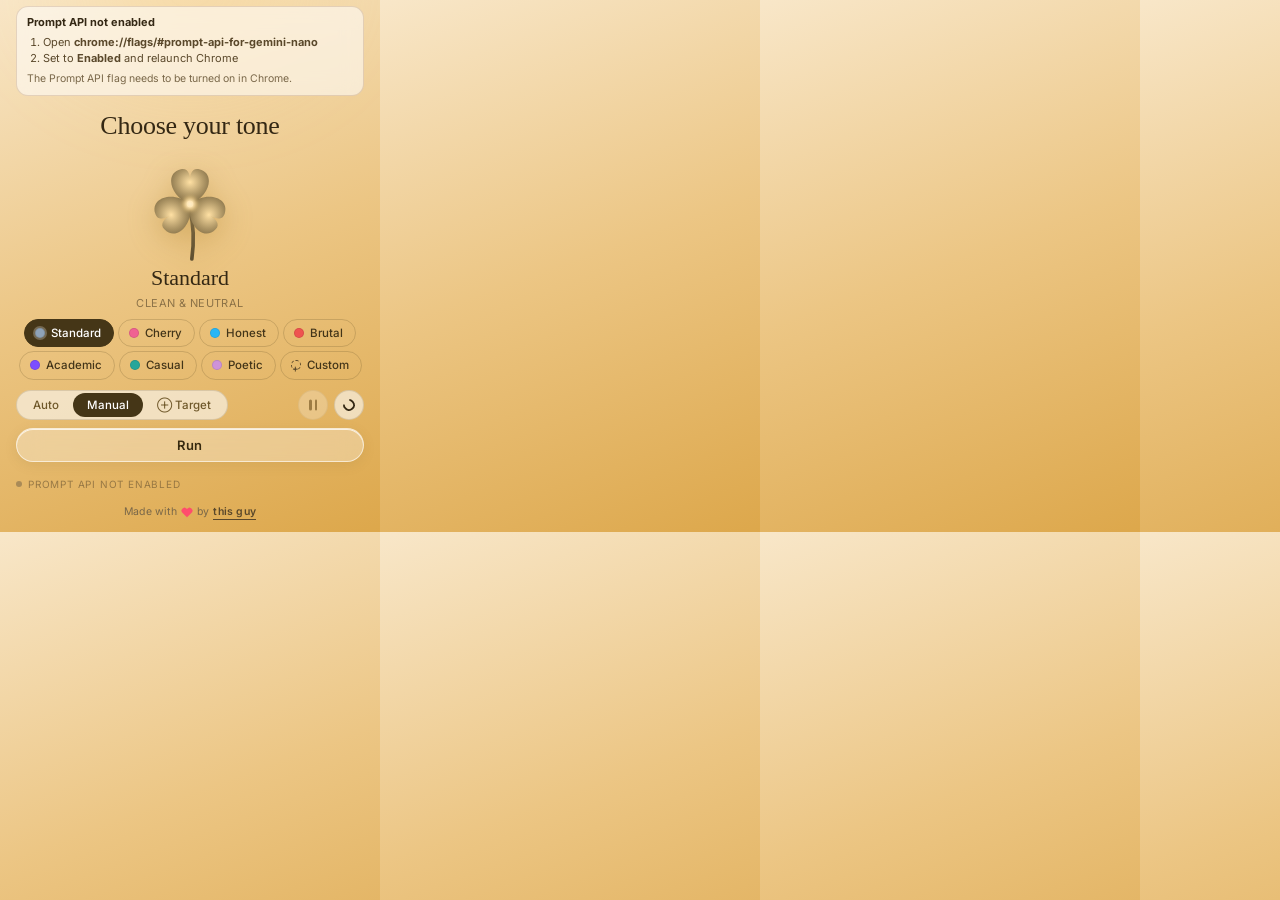
==== commit 7eb4f613: "FIX: target working beta 1.0" ====
--- a/popup.html
+++ b/popup.html
@@ -126,6 +126,9 @@
           <div class="mode-switch">
             <button class="mode-opt" data-mode="auto">Auto</button>
             <button class="mode-opt active" data-mode="manual">Manual</button>
+            <button class="mode-opt" data-mode="target" title="Click any area on the page to apply a mood to just that section">
+              <span class="target-icon">⊕</span> Target
+            </button>
           </div>
           <div class="aux-controls">
             <button
@@ -140,6 +143,13 @@
               aria-label="Restart"
             ></button>
           </div>
+        </div>
+
+        <!-- Target Mode Banner -->
+        <div class="target-banner" id="target-banner" hidden>
+          <span class="target-banner-icon">⊕</span>
+          <span>Target mode active — click any area on the page</span>
+          <button class="target-banner-exit" id="target-exit-btn" title="Exit target mode">✕</button>
         </div>
 
         <!-- Primary CTA -->
--- a/styles.css
+++ b/styles.css
@@ -714,3 +714,182 @@
   transition: color 0.15s var(--ease);
 }
 .footer .author-link:hover { color: var(--text); }
+
+/* ── Target Mode ─────────────────────────────────────── */
+.mode-opt .target-icon { font-size: 11px; }
+
+/* Target banner shown in popup when target mode is active */
+.target-banner {
+  display: none;
+  align-items: center;
+  gap: 7px;
+  margin: 0 0 8px;
+  padding: 8px 10px;
+  background: hsl(var(--mood-h) 60% 92% / 0.8);
+  border: 1px solid hsl(var(--mood-h) 40% 60% / 0.3);
+  border-radius: var(--r);
+  font-size: 11px;
+  color: hsl(var(--mood-h) 50% 20%);
+  font-weight: 500;
+  backdrop-filter: blur(8px);
+  animation: target-pulse 2.5s ease infinite;
+}
+.target-banner:not([hidden]) { display: flex; }
+.target-banner-icon {
+  font-size: 15px;
+  animation: spin 3s linear infinite;
+}
+.target-banner-exit {
+  margin-left: auto;
+  background: none; border: 0; cursor: pointer;
+  color: inherit; opacity: 0.6; font-size: 12px;
+  padding: 0 2px;
+  transition: opacity 0.15s;
+}
+.target-banner-exit:hover { opacity: 1; }
+
+@keyframes target-pulse {
+  0%, 100% { box-shadow: 0 0 0 0 hsl(var(--mood-h) 60% 55% / 0); }
+  50%       { box-shadow: 0 0 0 4px hsl(var(--mood-h) 60% 55% / 0.15); }
+}
+
+/* ── In-page target mode overlay (injected by content.js) ── */
+
+/* Crosshair cursor on the whole page */
+body.moodlens-target-active * {
+  cursor: crosshair !important;
+}
+
+/* Element hover highlight */
+.moodlens-target-hover {
+  outline: 2px dashed hsl(200 80% 55%) !important;
+  outline-offset: 2px !important;
+  background: hsl(200 80% 55% / 0.06) !important;
+  transition: outline 0.1s, background 0.1s;
+}
+
+/* Floating mood picker context menu */
+.moodlens-picker {
+  position: fixed;
+  z-index: 2147483647;
+  background: #fff;
+  border-radius: 14px;
+  box-shadow:
+    0 4px 6px rgba(0,0,0,0.05),
+    0 20px 50px rgba(0,0,0,0.18),
+    0 0 0 1px rgba(0,0,0,0.06);
+  padding: 8px;
+  min-width: 200px;
+  max-width: 260px;
+  font-family: -apple-system, BlinkMacSystemFont, "Segoe UI", Inter, sans-serif;
+  font-size: 12px;
+  animation: picker-in 0.18s cubic-bezier(0.2,0.8,0.2,1);
+  transform-origin: top left;
+  user-select: none;
+}
+
+@keyframes picker-in {
+  from { opacity: 0; transform: scale(0.88) translateY(-4px); }
+  to   { opacity: 1; transform: scale(1) translateY(0); }
+}
+
+.moodlens-picker-header {
+  font-size: 10px;
+  font-weight: 700;
+  letter-spacing: 0.09em;
+  text-transform: uppercase;
+  color: #999;
+  padding: 2px 6px 6px;
+  border-bottom: 1px solid rgba(0,0,0,0.06);
+  margin-bottom: 4px;
+  display: flex;
+  align-items: center;
+  justify-content: space-between;
+}
+
+.moodlens-picker-close {
+  background: none; border: 0; cursor: pointer;
+  color: #aaa; font-size: 13px; line-height: 1;
+  padding: 0; width: 16px; height: 16px;
+  display: grid; place-items: center;
+  border-radius: 50%;
+  transition: background 0.1s, color 0.1s;
+}
+.moodlens-picker-close:hover { background: rgba(0,0,0,0.08); color: #555; }
+
+.moodlens-picker-item {
+  display: flex;
+  align-items: center;
+  gap: 8px;
+  padding: 7px 8px;
+  border-radius: 8px;
+  cursor: pointer;
+  transition: background 0.12s;
+  color: #222;
+}
+.moodlens-picker-item:hover {
+  background: rgba(0,0,0,0.05);
+}
+.moodlens-picker-item.already-done {
+  opacity: 0.5;
+}
+.moodlens-picker-item.already-done::after {
+  content: "✓";
+  margin-left: auto;
+  font-size: 10px;
+  color: #22c55e;
+  font-weight: 700;
+}
+
+.moodlens-swatch {
+  width: 12px; height: 12px;
+  border-radius: 50%;
+  flex-shrink: 0;
+  border: 1px solid rgba(0,0,0,0.12);
+}
+
+.moodlens-picker-label { font-weight: 600; font-size: 12px; }
+.moodlens-picker-desc  { font-size: 10px; color: #888; margin-left: auto; }
+
+.moodlens-picker-divider {
+  height: 1px;
+  background: rgba(0,0,0,0.06);
+  margin: 4px 0;
+}
+
+.moodlens-picker-custom {
+  display: flex;
+  align-items: center;
+  gap: 8px;
+  padding: 7px 8px;
+  border-radius: 8px;
+  cursor: pointer;
+  font-size: 11.5px;
+  font-weight: 600;
+  color: #5a3de8;
+  transition: background 0.12s;
+}
+.moodlens-picker-custom:hover { background: rgba(90,61,232,0.07); }
+
+/* Processing overlay on targeted element */
+.moodlens-target-processing {
+  outline: 2px solid hsl(200 80% 55%) !important;
+  outline-offset: 2px !important;
+  background: hsl(200 80% 55% / 0.04) !important;
+  position: relative;
+}
+.moodlens-target-processing::after {
+  content: "✦ Processing…";
+  position: absolute;
+  top: -20px; left: 0;
+  background: hsl(200 80% 45%);
+  color: #fff;
+  font-size: 9px;
+  font-weight: 700;
+  letter-spacing: 0.05em;
+  padding: 2px 6px;
+  border-radius: 4px;
+  white-space: nowrap;
+  pointer-events: none;
+  font-family: -apple-system, sans-serif;
+}
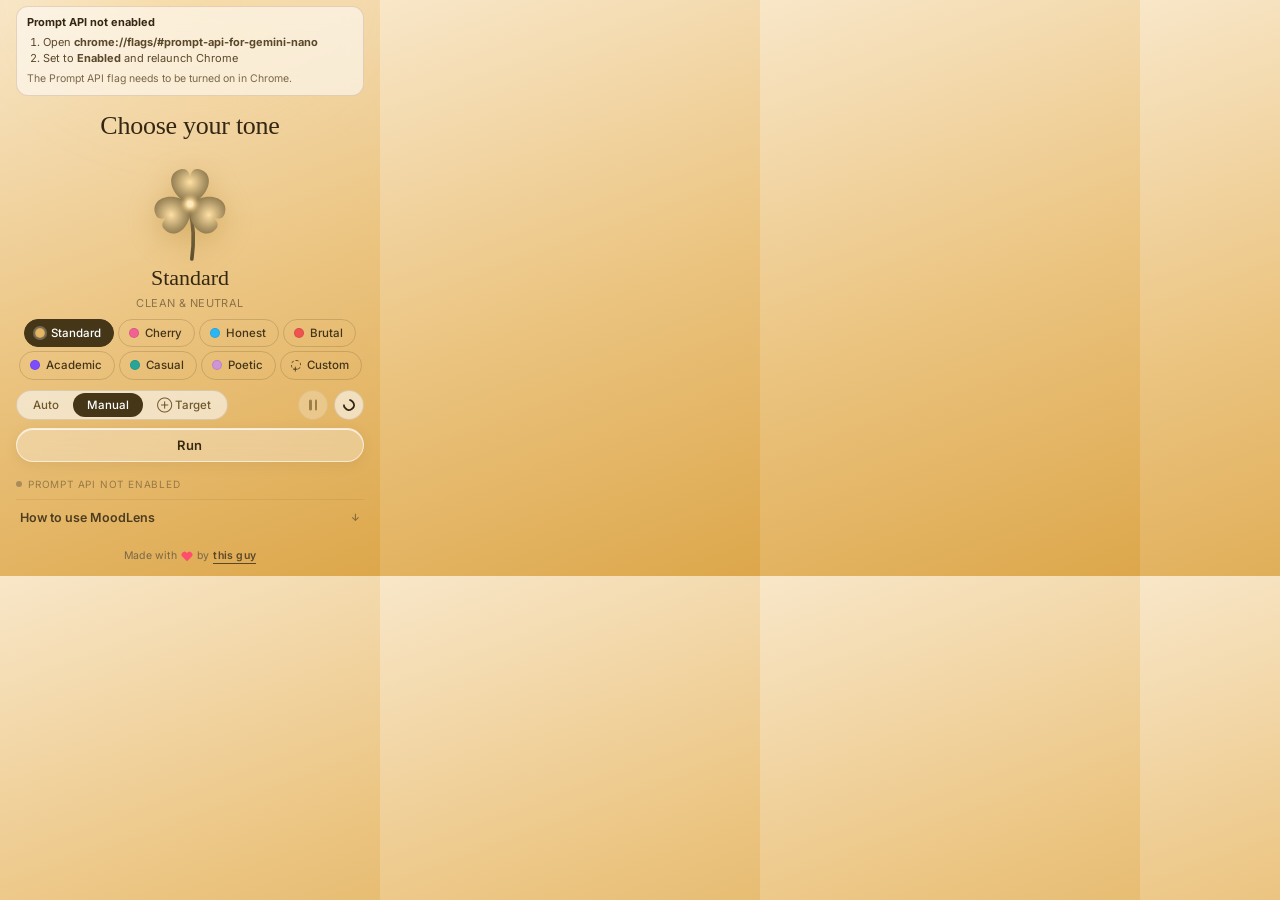
==== commit 381047c7: "FIX: target working beta 1.2 + design changes + added manual" ====
--- a/popup.html
+++ b/popup.html
@@ -126,7 +126,11 @@
           <div class="mode-switch">
             <button class="mode-opt" data-mode="auto">Auto</button>
             <button class="mode-opt active" data-mode="manual">Manual</button>
-            <button class="mode-opt" data-mode="target" title="Click any area on the page to apply a mood to just that section">
+            <button
+              class="mode-opt"
+              data-mode="target"
+              title="Click any area on the page to apply a mood to just that section"
+            >
               <span class="target-icon">⊕</span> Target
             </button>
           </div>
@@ -149,7 +153,13 @@
         <div class="target-banner" id="target-banner" hidden>
           <span class="target-banner-icon">⊕</span>
           <span>Target mode active — click any area on the page</span>
-          <button class="target-banner-exit" id="target-exit-btn" title="Exit target mode">✕</button>
+          <button
+            class="target-banner-exit"
+            id="target-exit-btn"
+            title="Exit target mode"
+          >
+            ✕
+          </button>
         </div>
 
         <!-- Primary CTA -->
@@ -194,6 +204,33 @@
       <span id="status-text">Ready</span>
     </div>
 
+    <div class="minimal-manual">
+      <button class="manual-trigger" id="manual-trigger">
+        <span>How to use MoodLens</span>
+        <span class="manual-chevron">↓</span>
+      </button>
+      <div class="manual-content" id="manual-content" hidden>
+        <p>
+          <strong>1. Set Tone:</strong> Pick a mood from the carousel & adjust
+          intensity.
+        </p>
+        <p>
+          <strong>2. Choose Mode:</strong> <br />
+          • <b>Manual:</b> Click Run to translate the page.<br />
+          • <b>Auto:</b> Translates seamlessly as you scroll.<br />
+          • <b>Target (⊕):</b> Click this, then click a specific paragraph to
+          isolate it.
+        </p>
+        <p>
+          <strong>3. Custom:</strong> Click <b>+</b> in the carousel to add your
+          own prompt.
+        </p>
+        <p>
+          <strong>4. Controls:</strong> Use ⏸ to pause or ↻ to reset the page
+          text.
+        </p>
+      </div>
+    </div>
     <!-- Footer -->
     <div class="footer">
       Made with
--- a/styles.css
+++ b/styles.css
@@ -1,7 +1,13 @@
 /* MyTake — iOS Mood-tracker inspired popup */
 @import url("https://fonts.googleapis.com/css2?family=Inter:wght@400;500;600;700;800&display=swap");
 
-*,*::before,*::after { box-sizing: border-box; margin:0; padding:0; }
+*,
+*::before,
+*::after {
+  box-sizing: border-box;
+  margin: 0;
+  padding: 0;
+}
 
 /* ── Tokens ─────────────────────────────────────────── */
 :root {
@@ -18,20 +24,20 @@
   --bg-2: hsl(var(--mood-h) calc(var(--mood-s) - 5%) 72%);
   --bg-3: hsl(var(--mood-h) calc(var(--mood-s) - 10%) 58%);
 
-  --surface: rgba(255,255,255,0.55);
-  --hairline: rgba(120, 70, 30, 0.10);
+  --surface: rgba(255, 255, 255, 0.55);
+  --hairline: rgba(120, 70, 30, 0.1);
   --hairline-strong: rgba(120, 70, 30, 0.18);
 
-  --text:       hsl(var(--mood-h) 40% 18%);
+  --text: hsl(var(--mood-h) 40% 18%);
   --text-muted: hsl(var(--mood-h) 30% 32%);
-  --text-dim:   hsl(var(--mood-h) 20% 45%);
+  --text-dim: hsl(var(--mood-h) 20% 45%);
 
   --cta: hsl(var(--mood-h) 95% 52%);
   --cta-press: hsl(var(--mood-h) 95% 46%);
 
   --success: #30a45a;
   --warning: #d39a08;
-  --danger:  #e0533f;
+  --danger: #e0533f;
 
   --r-pill: 999px;
   --r-xl: 22px;
@@ -44,31 +50,62 @@
 }
 
 /* Per-mood hues — soothing, calm, low-saturation pastels */
-body[data-mood="standard"]        { --mood-h: 40;  --mood-s: 32%; --mood-l: 78%; }
-body[data-mood="cherry"]          { --mood-h: 350; --mood-s: 38%; --mood-l: 82%; }
-body[data-mood="honest"]          { --mood-h: 205; --mood-s: 35%; --mood-l: 80%; }
-body[data-mood="brutally-honest"] { --mood-h: 18;  --mood-s: 35%; --mood-l: 78%; }
-body[data-mood="academic"]        { --mood-h: 250; --mood-s: 28%; --mood-l: 82%; }
-body[data-mood="casual"]          { --mood-h: 150; --mood-s: 28%; --mood-l: 80%; }
-body[data-mood="poetic"]          { --mood-h: 285; --mood-s: 28%; --mood-l: 84%; }
+body[data-mood="standard"] {
+  --mood-h: 40;
+  --mood-s: 32%;
+  --mood-l: 78%;
+}
+body[data-mood="cherry"] {
+  --mood-h: 350;
+  --mood-s: 38%;
+  --mood-l: 82%;
+}
+body[data-mood="honest"] {
+  --mood-h: 205;
+  --mood-s: 35%;
+  --mood-l: 80%;
+}
+body[data-mood="brutally-honest"] {
+  --mood-h: 18;
+  --mood-s: 35%;
+  --mood-l: 78%;
+}
+body[data-mood="academic"] {
+  --mood-h: 250;
+  --mood-s: 28%;
+  --mood-l: 82%;
+}
+body[data-mood="casual"] {
+  --mood-h: 150;
+  --mood-s: 28%;
+  --mood-l: 80%;
+}
+body[data-mood="poetic"] {
+  --mood-h: 285;
+  --mood-s: 28%;
+  --mood-l: 84%;
+}
 
 /* Dark theme override */
-body.light-theme { /* default IS the warm light theme — class is inverted below */ }
+body.light-theme {
+  /* default IS the warm light theme — class is inverted below */
+}
 body:not(.light-theme).dark-theme,
 body.dark-theme {
   --bg-1: hsl(var(--mood-h) 30% 14%);
   --bg-2: hsl(var(--mood-h) 35% 10%);
   --bg-3: hsl(var(--mood-h) 40% 7%);
-  --surface: rgba(255,255,255,0.06);
-  --hairline: rgba(255,255,255,0.10);
-  --hairline-strong: rgba(255,255,255,0.18);
+  --surface: rgba(255, 255, 255, 0.06);
+  --hairline: rgba(255, 255, 255, 0.1);
+  --hairline-strong: rgba(255, 255, 255, 0.18);
   --text: #f6efe5;
   --text-muted: #d8c9b4;
   --text-dim: #9d8b75;
 }
 
 /* ── Base ───────────────────────────────────────────── */
-html, body {
+html,
+body {
   width: 100%;
   max-width: var(--popup-w);
   min-width: 320px;
@@ -76,27 +113,55 @@
   overflow: hidden;
 }
 body {
-  font-family: "Inter", -apple-system, BlinkMacSystemFont, "Segoe UI", system-ui, sans-serif;
+  font-family:
+    "Inter",
+    -apple-system,
+    BlinkMacSystemFont,
+    "Segoe UI",
+    system-ui,
+    sans-serif;
   font-size: 13px;
   line-height: 1.4;
   color: var(--text);
-  background:
-    linear-gradient(160deg, var(--bg-1) 0%, var(--bg-2) 50%, var(--bg-3) 100%);
+  background: linear-gradient(
+    160deg,
+    var(--bg-1) 0%,
+    var(--bg-2) 50%,
+    var(--bg-3) 100%
+  );
   -webkit-font-smoothing: antialiased;
-  display: flex; flex-direction: column;
+  display: flex;
+  flex-direction: column;
   position: relative;
-  transition: background 0.6s var(--ease), color 0.3s var(--ease);
-}
-button { font-family: inherit; cursor: pointer; border: 0; background: none; color: inherit; }
-input  { font-family: inherit; color: inherit; }
-[hidden] { display: none !important; }
+  transition:
+    background 0.6s var(--ease),
+    color 0.3s var(--ease);
+}
+button {
+  font-family: inherit;
+  cursor: pointer;
+  border: 0;
+  background: none;
+  color: inherit;
+}
+input {
+  font-family: inherit;
+  color: inherit;
+}
+[hidden] {
+  display: none !important;
+}
 
 /* Ambient blur halo behind everything */
 .ambient {
-  position: absolute; inset: -20% -10% auto -10%;
+  position: absolute;
+  inset: -20% -10% auto -10%;
   height: 60%;
-  background:
-    radial-gradient(60% 60% at 50% 30%, hsl(var(--mood-h) 95% 70% / 0.55), transparent 70%);
+  background: radial-gradient(
+    60% 60% at 50% 30%,
+    hsl(var(--mood-h) 95% 70% / 0.55),
+    transparent 70%
+  );
   filter: blur(40px);
   pointer-events: none;
   z-index: 0;
@@ -105,48 +170,91 @@
 
 /* ── Top bar ────────────────────────────────────────── */
 .topbar {
-  position: relative; z-index: 2;
-  display: flex; align-items: center; justify-content: space-between;
+  position: relative;
+  z-index: 2;
+  display: flex;
+  align-items: center;
+  justify-content: space-between;
   padding: 14px 16px 4px;
 }
 .topbar-title {
-  font-size: 15px; font-weight: 700; letter-spacing: -0.01em;
+  font-size: 15px;
+  font-weight: 700;
+  letter-spacing: -0.01em;
   color: var(--text);
 }
 .circle-btn {
-  width: 34px; height: 34px;
-  display: grid; place-items: center;
+  width: 34px;
+  height: 34px;
+  display: grid;
+  place-items: center;
   border-radius: 50%;
-  background: rgba(255,255,255,0.6);
+  background: rgba(255, 255, 255, 0.6);
   color: var(--text);
   backdrop-filter: blur(10px);
   -webkit-backdrop-filter: blur(10px);
-  box-shadow: 0 1px 0 rgba(255,255,255,0.7) inset, 0 4px 10px rgba(120,70,30,0.10);
-  transition: transform 0.15s var(--ease), background 0.15s var(--ease);
-}
-.circle-btn:hover { background: rgba(255,255,255,0.85); transform: translateY(-1px); }
-body.dark-theme .circle-btn { background: rgba(255,255,255,0.08); box-shadow: 0 1px 0 rgba(255,255,255,0.05) inset, 0 4px 12px rgba(0,0,0,0.4); }
+  box-shadow:
+    0 1px 0 rgba(255, 255, 255, 0.7) inset,
+    0 4px 10px rgba(120, 70, 30, 0.1);
+  transition:
+    transform 0.15s var(--ease),
+    background 0.15s var(--ease);
+}
+.circle-btn:hover {
+  background: rgba(255, 255, 255, 0.85);
+  transform: translateY(-1px);
+}
+body.dark-theme .circle-btn {
+  background: rgba(255, 255, 255, 0.08);
+  box-shadow:
+    0 1px 0 rgba(255, 255, 255, 0.05) inset,
+    0 4px 12px rgba(0, 0, 0, 0.4);
+}
 
 /* ── AI Banner ──────────────────────────────────────── */
 .ai-banner {
-  display: none; position: relative; z-index: 2;
+  display: none;
+  position: relative;
+  z-index: 2;
   margin: 8px 16px 0;
   padding: 10px 12px;
-  background: rgba(255,255,255,0.55);
+  background: rgba(255, 255, 255, 0.55);
   border: 1px solid var(--hairline-strong);
   border-radius: var(--r);
   font-size: 11.5px;
   backdrop-filter: blur(10px);
 }
-.ai-banner.show { display: block; }
-.ai-banner-title { font-weight: 700; margin-bottom: 5px; }
-.ai-banner-steps { padding-left: 16px; color: var(--text-muted); }
-.ai-detail { margin-top: 6px; color: var(--text-dim); font-size: 10.5px; }
+.ai-banner.show {
+  display: block;
+}
+.ai-banner-title {
+  font-weight: 700;
+  margin-bottom: 5px;
+}
+.ai-banner-steps {
+  padding-left: 16px;
+  color: var(--text-muted);
+}
+.ai-detail {
+  margin-top: 6px;
+  color: var(--text-dim);
+  font-size: 10.5px;
+}
 
 /* ── Main ───────────────────────────────────────────── */
-#main-content { position: relative; z-index: 2; flex: 1; }
-.tab-content { display: none; padding: 10px 16px 10px; }
-.tab-content.active { display: flex; flex-direction: column; }
+#main-content {
+  position: relative;
+  z-index: 2;
+  flex: 1;
+}
+.tab-content {
+  display: none;
+  padding: 10px 16px 10px;
+}
+.tab-content.active {
+  display: flex;
+  flex-direction: column;
+}
 
 .prompt-title {
   font-size: 18px;
@@ -160,18 +268,22 @@
 
 /* ── Clover mood orb ────────────────────────────────── */
 .globe-container {
-  display: grid; place-items: center;
+  display: grid;
+  place-items: center;
   padding: 4px 0 2px;
 }
 .globe-ring {
   position: relative;
-  width: 120px; height: 120px;
-  display: grid; place-items: center;
+  width: 120px;
+  height: 120px;
+  display: grid;
+  place-items: center;
   isolation: isolate;
   transition: transform 0.25s var(--ease);
 }
 .clover {
-  width: 100%; height: 100%;
+  width: 100%;
+  height: 100%;
   overflow: visible;
   filter: drop-shadow(0 6px 14px hsl(var(--mood-h) 90% 45% / 0.35));
   animation: floaty 6s var(--ease) infinite;
@@ -182,21 +294,34 @@
 }
 
 @keyframes floaty {
-  0%, 100% { transform: translateY(0) rotate(0deg); }
-  50%      { transform: translateY(-3px) rotate(6deg); }
+  0%,
+  100% {
+    transform: translateY(0) rotate(0deg);
+  }
+  50% {
+    transform: translateY(-3px) rotate(6deg);
+  }
 }
 
 /* Tiny center highlight */
 .globe-hue {
   position: absolute;
-  width: 14px; height: 14px;
+  width: 14px;
+  height: 14px;
   border-radius: 50%;
-  background: radial-gradient(circle, #fff 0%, hsl(var(--mood-h) 100% 75%) 60%, transparent 80%);
+  background: radial-gradient(
+    circle,
+    #fff 0%,
+    hsl(var(--mood-h) 100% 75%) 60%,
+    transparent 80%
+  );
   filter: blur(2px);
   z-index: 3;
   pointer-events: none;
 }
-.globe-sphere { display: none; }
+.globe-sphere {
+  display: none;
+}
 
 /* Mood meta */
 .mood-meta {
@@ -204,18 +329,28 @@
   margin: 2px 0 10px;
 }
 .globe-label {
-  font-size: 18px; font-weight: 800; letter-spacing: -0.01em;
+  font-size: 18px;
+  font-weight: 800;
+  letter-spacing: -0.01em;
   color: var(--text);
 }
 .globe-desc {
-  font-size: 11.5px; color: var(--text-muted);
+  font-size: 11.5px;
+  color: var(--text-muted);
   margin-top: 2px;
 }
 
 /* ── Pill chips (carousel) ──────────────────────────── */
-.carousel-wrapper { position: relative; margin: 0 -4px 12px; }
-.carousel-arrow { display: none; }
-.carousel-viewport { overflow: hidden; }
+.carousel-wrapper {
+  position: relative;
+  margin: 0 -4px 12px;
+}
+.carousel-arrow {
+  display: none;
+}
+.carousel-viewport {
+  overflow: hidden;
+}
 .carousel-track {
   display: flex;
   flex-wrap: wrap;
@@ -229,17 +364,18 @@
   align-items: center;
   gap: 6px;
   padding: 6px 12px 6px 10px;
-  background: rgba(255,255,255,0.6);
-  border: 1px solid rgba(120,70,30,0.10);
+  background: rgba(255, 255, 255, 0.6);
+  border: 1px solid rgba(120, 70, 30, 0.1);
   border-radius: var(--r-pill);
   cursor: pointer;
-  font-size: 12px; font-weight: 600;
+  font-size: 12px;
+  font-weight: 600;
   color: var(--text);
   transition: all 0.15s var(--ease);
   backdrop-filter: blur(8px);
 }
 .carousel-item:hover {
-  background: rgba(255,255,255,0.85);
+  background: rgba(255, 255, 255, 0.85);
   transform: translateY(-1px);
 }
 .carousel-item.selected {
@@ -248,25 +384,39 @@
   border-color: hsl(var(--mood-h) 50% 25%);
   box-shadow: 0 4px 12px hsl(var(--mood-h) 50% 30% / 0.3);
 }
-body.dark-theme .carousel-item { background: rgba(255,255,255,0.08); border-color: rgba(255,255,255,0.10); color: var(--text); }
-body.dark-theme .carousel-item.selected { background: hsl(var(--mood-h) 80% 60%); color: #1a1209; border-color: transparent; }
+body.dark-theme .carousel-item {
+  background: rgba(255, 255, 255, 0.08);
+  border-color: rgba(255, 255, 255, 0.1);
+  color: var(--text);
+}
+body.dark-theme .carousel-item.selected {
+  background: hsl(var(--mood-h) 80% 60%);
+  color: #1a1209;
+  border-color: transparent;
+}
 
 .item-swatch {
-  width: 12px; height: 12px;
+  width: 12px;
+  height: 12px;
   border-radius: 50%;
   background: var(--mood);
-  box-shadow: 0 0 0 2px rgba(255,255,255,0.6);
+  box-shadow: 0 0 0 2px rgba(255, 255, 255, 0.6);
   display: inline-block;
   flex-shrink: 0;
   font-size: 0;
 }
-.carousel-item.selected .item-swatch { box-shadow: 0 0 0 2px rgba(255,255,255,0.25); }
-.item-label { white-space: nowrap; }
+.carousel-item.selected .item-swatch {
+  box-shadow: 0 0 0 2px rgba(255, 255, 255, 0.25);
+}
+.item-label {
+  white-space: nowrap;
+}
 
 .carousel-add-item .item-swatch {
   background: transparent;
   border: 1.5px dashed currentColor;
-  display: grid; place-items: center;
+  display: grid;
+  place-items: center;
   font-size: 10px;
   color: var(--text-muted);
   box-shadow: none;
@@ -275,140 +425,207 @@
 .mood-delete {
   margin-left: 2px;
   font-size: 10px;
-  color: rgba(255,255,255,0.85);
+  color: rgba(255, 255, 255, 0.85);
   opacity: 0;
   transition: opacity 0.15s;
-  background: none; border: 0; padding: 0; cursor: pointer;
-}
-.carousel-item.selected:hover .mood-delete { opacity: 1; }
+  background: none;
+  border: 0;
+  padding: 0;
+  cursor: pointer;
+}
+.carousel-item.selected:hover .mood-delete {
+  opacity: 1;
+}
 
 /* ── Intensity ──────────────────────────────────────── */
 .intensity-section {
-  background: rgba(255,255,255,0.5);
+  background: rgba(255, 255, 255, 0.5);
   border: 1px solid var(--hairline);
   border-radius: var(--r-lg);
   padding: 12px 14px 10px;
   margin: 4px 0 12px;
   backdrop-filter: blur(8px);
 }
-body.dark-theme .intensity-section { background: rgba(255,255,255,0.05); }
+body.dark-theme .intensity-section {
+  background: rgba(255, 255, 255, 0.05);
+}
 
 .degree-slider {
-  -webkit-appearance: none; appearance: none;
-  width: 100%; height: 6px;
+  -webkit-appearance: none;
+  appearance: none;
+  width: 100%;
+  height: 6px;
   border-radius: 999px;
-  background: rgba(120,70,30,0.15);
+  background: rgba(120, 70, 30, 0.15);
   outline: none;
   margin: 4px 0 8px;
 }
-body.dark-theme .degree-slider { background: rgba(255,255,255,0.12); }
+body.dark-theme .degree-slider {
+  background: rgba(255, 255, 255, 0.12);
+}
 .degree-slider::-webkit-slider-thumb {
   -webkit-appearance: none;
-  width: 22px; height: 22px;
+  width: 22px;
+  height: 22px;
   border-radius: 50%;
   background: #fff;
   border: 0;
-  box-shadow: 0 2px 6px rgba(120,70,30,0.35), 0 0 0 1px rgba(0,0,0,0.04);
+  box-shadow:
+    0 2px 6px rgba(120, 70, 30, 0.35),
+    0 0 0 1px rgba(0, 0, 0, 0.04);
   cursor: pointer;
   transition: transform 0.15s var(--ease);
 }
-.degree-slider::-webkit-slider-thumb:hover { transform: scale(1.08); }
+.degree-slider::-webkit-slider-thumb:hover {
+  transform: scale(1.08);
+}
 .degree-slider::-moz-range-thumb {
-  width: 22px; height: 22px;
+  width: 22px;
+  height: 22px;
   border-radius: 50%;
   background: #fff;
   border: 0;
-  box-shadow: 0 2px 6px rgba(120,70,30,0.35);
+  box-shadow: 0 2px 6px rgba(120, 70, 30, 0.35);
   cursor: pointer;
 }
 
 .slider-ticks {
-  display: flex; justify-content: space-between;
+  display: flex;
+  justify-content: space-between;
   margin-top: 2px;
 }
 .tick-label {
-  font-size: 9.5px; font-weight: 700;
+  font-size: 9.5px;
+  font-weight: 700;
   letter-spacing: 0.08em;
   color: var(--text-dim);
   cursor: pointer;
   transition: color 0.15s var(--ease);
 }
-.tick-label:hover { color: var(--text-muted); }
-.tick-label.active { color: var(--text); }
-
-.intensity-badge-wrap { display: flex; justify-content: center; margin-top: 8px; }
+.tick-label:hover {
+  color: var(--text-muted);
+}
+.tick-label.active {
+  color: var(--text);
+}
+
+.intensity-badge-wrap {
+  display: flex;
+  justify-content: center;
+  margin-top: 8px;
+}
 .intensity-badge {
-  font-size: 10.5px; font-weight: 700;
+  font-size: 10.5px;
+  font-weight: 700;
   padding: 3px 10px;
   border-radius: 999px;
-  background: rgba(255,255,255,0.7);
+  background: rgba(255, 255, 255, 0.7);
   color: var(--text);
   border: 1px solid var(--hairline);
   letter-spacing: 0.04em;
 }
-body.dark-theme .intensity-badge { background: rgba(255,255,255,0.08); }
+body.dark-theme .intensity-badge {
+  background: rgba(255, 255, 255, 0.08);
+}
 
 /* ── Mode + aux ─────────────────────────────────────── */
 .mode-row {
-  display: flex; align-items: center; justify-content: space-between;
-  gap: 8px; margin-bottom: 12px;
+  display: flex;
+  align-items: center;
+  justify-content: space-between;
+  gap: 8px;
+  margin-bottom: 12px;
 }
 .mode-switch {
-  display: inline-flex; padding: 3px;
-  background: rgba(255,255,255,0.55);
+  display: inline-flex;
+  padding: 3px;
+  background: rgba(255, 255, 255, 0.55);
   border: 1px solid var(--hairline);
   border-radius: 999px;
   backdrop-filter: blur(8px);
 }
-body.dark-theme .mode-switch { background: rgba(255,255,255,0.06); }
+body.dark-theme .mode-switch {
+  background: rgba(255, 255, 255, 0.06);
+}
 .mode-opt {
   padding: 5px 14px;
   border-radius: 999px;
-  font-size: 11.5px; font-weight: 600;
+  font-size: 11.5px;
+  font-weight: 600;
   color: var(--text-muted);
   transition: all 0.15s var(--ease);
 }
 .mode-opt.active {
   background: #fff;
   color: var(--text);
-  box-shadow: 0 1px 3px rgba(120,70,30,0.18);
-}
-body.dark-theme .mode-opt.active { background: rgba(255,255,255,0.15); color: #fff; }
-
-.aux-controls { display: flex; gap: 6px; }
-#pause-btn, #restart-btn {
-  width: 30px; height: 30px;
+  box-shadow: 0 1px 3px rgba(120, 70, 30, 0.18);
+}
+body.dark-theme .mode-opt.active {
+  background: rgba(255, 255, 255, 0.15);
+  color: #fff;
+}
+
+.aux-controls {
+  display: flex;
+  gap: 6px;
+}
+#pause-btn,
+#restart-btn {
+  width: 30px;
+  height: 30px;
   border-radius: 50%;
-  background: rgba(255,255,255,0.6);
+  background: rgba(255, 255, 255, 0.6);
   border: 1px solid var(--hairline);
   color: var(--text);
-  display: grid; place-items: center;
+  display: grid;
+  place-items: center;
   position: relative;
   transition: all 0.15s var(--ease);
   font-size: 0;
 }
-body.dark-theme #pause-btn, body.dark-theme #restart-btn { background: rgba(255,255,255,0.08); }
-#pause-btn::before, #pause-btn::after {
-  content: ""; position: absolute;
-  width: 2.5px; height: 11px;
-  background: currentColor; border-radius: 2px;
-  top: 50%; transform: translateY(-50%);
-}
-#pause-btn::before { left: calc(50% - 4px); }
-#pause-btn::after  { left: calc(50% + 1.5px); }
+body.dark-theme #pause-btn,
+body.dark-theme #restart-btn {
+  background: rgba(255, 255, 255, 0.08);
+}
+#pause-btn::before,
+#pause-btn::after {
+  content: "";
+  position: absolute;
+  width: 2.5px;
+  height: 11px;
+  background: currentColor;
+  border-radius: 2px;
+  top: 50%;
+  transform: translateY(-50%);
+}
+#pause-btn::before {
+  left: calc(50% - 4px);
+}
+#pause-btn::after {
+  left: calc(50% + 1.5px);
+}
 #pause-btn.paused-state::before {
-  width: 0; height: 0; background: none;
+  width: 0;
+  height: 0;
+  background: none;
   border-top: 6px solid transparent;
   border-bottom: 6px solid transparent;
   border-left: 10px solid currentColor;
   left: calc(50% - 4px);
 }
-#pause-btn.paused-state::after { display: none; }
-#pause-btn:disabled { opacity: 0.4; cursor: not-allowed; }
+#pause-btn.paused-state::after {
+  display: none;
+}
+#pause-btn:disabled {
+  opacity: 0.4;
+  cursor: not-allowed;
+}
 
 #restart-btn::before {
-  content: ""; display: block;
-  width: 12px; height: 12px;
+  content: "";
+  display: block;
+  width: 12px;
+  height: 12px;
   border: 2px solid currentColor;
   border-radius: 50%;
   border-top-color: transparent;
@@ -417,166 +634,325 @@
 
 /* ── Primary CTA ────────────────────────────────────── */
 .run-btn {
-  display: block; width: 100%;
+  display: block;
+  width: 100%;
   padding: 14px 16px;
   background: transparent;
   color: var(--text);
-  font-size: 15px; font-weight: 700; letter-spacing: 0.01em;
+  font-size: 15px;
+  font-weight: 700;
+  letter-spacing: 0.01em;
   border-radius: var(--r-pill);
   border: 1.5px solid hsl(var(--mood-h) 30% 40% / 0.45);
   box-shadow: none;
-  transition: transform 0.12s var(--ease), background 0.15s var(--ease), border-color 0.15s var(--ease);
-}
-.run-btn:hover { background: hsl(var(--mood-h) 40% 100% / 0.25); border-color: hsl(var(--mood-h) 30% 35% / 0.7); }
-.run-btn:active { transform: scale(0.98); }
+  transition:
+    transform 0.12s var(--ease),
+    background 0.15s var(--ease),
+    border-color 0.15s var(--ease);
+}
+.run-btn:hover {
+  background: hsl(var(--mood-h) 40% 100% / 0.25);
+  border-color: hsl(var(--mood-h) 30% 35% / 0.7);
+}
+.run-btn:active {
+  transform: scale(0.98);
+}
 
 /* ── Status / Progress / Modal (kept) ───────────────── */
 .progress-bar {
-  display: none; position: relative; z-index: 2;
-  align-items: center; gap: 7px;
+  display: none;
+  position: relative;
+  z-index: 2;
+  align-items: center;
+  gap: 7px;
   padding: 7px 16px;
   /* Frosted band — readable on every mood background */
   background: rgba(0, 0, 0, 0.12);
   backdrop-filter: blur(8px);
   -webkit-backdrop-filter: blur(8px);
-  border-top: 1px solid rgba(0,0,0,0.08);
-  border-bottom: 1px solid rgba(0,0,0,0.06);
+  border-top: 1px solid rgba(0, 0, 0, 0.08);
+  border-bottom: 1px solid rgba(0, 0, 0, 0.06);
   font-size: 11px;
   color: hsl(var(--mood-h) 40% 18%);
   font-weight: 500;
 }
-.progress-bar.show { display: flex; }
+.progress-bar.show {
+  display: flex;
+}
 body.dark-theme .progress-bar {
-  background: rgba(0,0,0,0.30);
+  background: rgba(0, 0, 0, 0.3);
   color: #f6efe5;
-  border-top-color: rgba(255,255,255,0.08);
+  border-top-color: rgba(255, 255, 255, 0.08);
 }
 .spinner {
-  width: 11px; height: 11px;
-  border: 2px solid rgba(0,0,0,0.15);
+  width: 11px;
+  height: 11px;
+  border: 2px solid rgba(0, 0, 0, 0.15);
   border-top-color: hsl(var(--mood-h) 60% 30%);
   border-radius: 50%;
   animation: spin 0.8s linear infinite;
 }
 body.dark-theme .spinner {
-  border-color: rgba(255,255,255,0.15);
+  border-color: rgba(255, 255, 255, 0.15);
   border-top-color: hsl(var(--mood-h) 60% 70%);
 }
-@keyframes spin { to { transform: rotate(360deg); } }
+@keyframes spin {
+  to {
+    transform: rotate(360deg);
+  }
+}
 
 .status-bar {
-  position: relative; z-index: 2;
-  display: flex; align-items: center; gap: 6px;
+  position: relative;
+  z-index: 2;
+  display: flex;
+  align-items: center;
+  gap: 6px;
   padding: 8px 16px 12px;
-  font-size: 10.5px; color: var(--text-muted);
-}
-.status-dot { width: 6px; height: 6px; border-radius: 50%; background: var(--text-dim); }
-.status-dot.active { background: var(--success); box-shadow: 0 0 0 3px rgba(48,164,90,0.15); }
+  font-size: 10.5px;
+  color: var(--text-muted);
+}
+.status-dot {
+  width: 6px;
+  height: 6px;
+  border-radius: 50%;
+  background: var(--text-dim);
+}
+.status-dot.active {
+  background: var(--success);
+  box-shadow: 0 0 0 3px rgba(48, 164, 90, 0.15);
+}
 
 /* Construction (commands tab) */
 .construction-container {
-  display: flex; flex-direction: column; align-items: center; gap: 8px;
-  padding: 30px 20px; text-align: center;
-}
-.construction-icon { font-size: 36px; }
+  display: flex;
+  flex-direction: column;
+  align-items: center;
+  gap: 8px;
+  padding: 30px 20px;
+  text-align: center;
+}
+.construction-icon {
+  font-size: 36px;
+}
 .construction-badge {
-  font-size: 10px; font-weight: 700;
-  padding: 2px 8px; border-radius: 999px;
-  background: var(--warning); color: #fff;
+  font-size: 10px;
+  font-weight: 700;
+  padding: 2px 8px;
+  border-radius: 999px;
+  background: var(--warning);
+  color: #fff;
   letter-spacing: 0.1em;
 }
-.construction-title { font-size: 15px; font-weight: 700; }
-.construction-desc  { font-size: 11.5px; color: var(--text-muted); max-width: 270px; line-height: 1.5; }
+.construction-title {
+  font-size: 15px;
+  font-weight: 700;
+}
+.construction-desc {
+  font-size: 11.5px;
+  color: var(--text-muted);
+  max-width: 270px;
+  line-height: 1.5;
+}
 
 /* Modal */
 .modal-overlay {
-  display: none; position: fixed; inset: 0;
+  display: none;
+  position: fixed;
+  inset: 0;
   background: rgba(60, 30, 10, 0.45);
   backdrop-filter: blur(6px);
   z-index: 100;
-  align-items: center; justify-content: center;
+  align-items: center;
+  justify-content: center;
   padding: 16px;
 }
-.modal-overlay.show { display: flex; }
+.modal-overlay.show {
+  display: flex;
+}
 .modal {
   width: 100%;
   background: hsl(var(--mood-h) 90% 96%);
   border-radius: var(--r-lg);
   padding: 18px;
-  box-shadow: 0 30px 80px rgba(60,30,10,0.35);
-}
-body.dark-theme .modal { background: hsl(var(--mood-h) 30% 14%); color: var(--text); }
-.modal-title { font-size: 16px; font-weight: 800; margin-bottom: 14px; }
-.modal-field { margin-bottom: 12px; }
+  box-shadow: 0 30px 80px rgba(60, 30, 10, 0.35);
+}
+body.dark-theme .modal {
+  background: hsl(var(--mood-h) 30% 14%);
+  color: var(--text);
+}
+.modal-title {
+  font-size: 16px;
+  font-weight: 800;
+  margin-bottom: 14px;
+}
+.modal-field {
+  margin-bottom: 12px;
+}
 .modal-field label {
   display: block;
-  font-size: 10.5px; font-weight: 700;
+  font-size: 10.5px;
+  font-weight: 700;
   color: var(--text-muted);
-  text-transform: uppercase; letter-spacing: 0.06em;
+  text-transform: uppercase;
+  letter-spacing: 0.06em;
   margin-bottom: 5px;
 }
 .modal-field input {
-  width: 100%; padding: 10px 12px;
+  width: 100%;
+  padding: 10px 12px;
   border-radius: var(--r);
-  background: rgba(255,255,255,0.7);
+  background: rgba(255, 255, 255, 0.7);
   border: 1px solid var(--hairline-strong);
-  font-size: 13px; outline: none;
-}
-.modal-field input:focus { border-color: var(--mood); }
-.modal-actions { display: flex; gap: 8px; margin-top: 6px; }
-.btn { flex: 1; padding: 10px; border-radius: var(--r-pill); font-size: 13px; font-weight: 700; }
-.btn-ghost { background: rgba(255,255,255,0.5); color: var(--text); border: 1px solid var(--hairline-strong); }
-.btn-primary { background: var(--cta); color: #fff; }
+  font-size: 13px;
+  outline: none;
+}
+.modal-field input:focus {
+  border-color: var(--mood);
+}
+.modal-actions {
+  display: flex;
+  gap: 8px;
+  margin-top: 6px;
+}
+.btn {
+  flex: 1;
+  padding: 10px;
+  border-radius: var(--r-pill);
+  font-size: 13px;
+  font-weight: 700;
+}
+.btn-ghost {
+  background: rgba(255, 255, 255, 0.5);
+  color: var(--text);
+  border: 1px solid var(--hairline-strong);
+}
+.btn-primary {
+  background: var(--cta);
+  color: #fff;
+}
 
 /* ── Compact fit overrides (no scroll, all screens) ── */
-.mood-meta { margin: 2px 0 6px; }
-.globe-label { font-size: 16px; }
-.globe-desc { font-size: 11px; }
-.carousel-wrapper { margin: 0 -2px 8px; }
-.carousel-track { gap: 4px; }
-.carousel-item { padding: 4px 10px 4px 8px; font-size: 11.5px; }
-.item-swatch { width: 10px; height: 10px; }
-.intensity-section { padding: 8px 12px 8px; margin: 2px 0 8px; }
-.degree-slider { margin: 2px 0 6px; }
-.intensity-badge-wrap { margin-top: 5px; }
-.intensity-badge { font-size: 10px; padding: 2px 8px; }
-.mode-row { margin-bottom: 8px; }
-.run-btn { /* sizing defined above */ }
-.status-bar { padding: 5px 16px 8px; }
-.ai-banner { margin: 6px 16px 0; padding: 8px 10px; font-size: 11px; }
+.mood-meta {
+  margin: 2px 0 6px;
+}
+.globe-label {
+  font-size: 16px;
+}
+.globe-desc {
+  font-size: 11px;
+}
+.carousel-wrapper {
+  margin: 0 -2px 8px;
+}
+.carousel-track {
+  gap: 4px;
+}
+.carousel-item {
+  padding: 4px 10px 4px 8px;
+  font-size: 11.5px;
+}
+.item-swatch {
+  width: 10px;
+  height: 10px;
+}
+.intensity-section {
+  padding: 8px 12px 8px;
+  margin: 2px 0 8px;
+}
+.degree-slider {
+  margin: 2px 0 6px;
+}
+.intensity-badge-wrap {
+  margin-top: 5px;
+}
+.intensity-badge {
+  font-size: 10px;
+  padding: 2px 8px;
+}
+.mode-row {
+  margin-bottom: 8px;
+}
+.run-btn {
+  /* sizing defined above */
+}
+.status-bar {
+  padding: 5px 16px 8px;
+}
+.ai-banner {
+  margin: 6px 16px 0;
+  padding: 8px 10px;
+  font-size: 11px;
+}
 
 /* Make text legible against any mood background */
 :root {
-  --text:       hsl(var(--mood-h) 45% 14%);
+  --text: hsl(var(--mood-h) 45% 14%);
   --text-muted: hsl(var(--mood-h) 35% 26%);
-  --text-dim:   hsl(var(--mood-h) 25% 38%);
+  --text-dim: hsl(var(--mood-h) 25% 38%);
 }
 
 /* ── v3 polish ───────────────────────────────────────── */
 @import url("https://fonts.googleapis.com/css2?family=Instrument+Serif&family=Inter:wght@400;500;600;700&display=swap");
 
 html {
-  background: linear-gradient(160deg,
+  background: linear-gradient(
+    160deg,
     hsl(var(--mood-h) var(--mood-s) 88%) 0%,
     hsl(var(--mood-h) calc(var(--mood-s) - 5%) 72%) 50%,
-    hsl(var(--mood-h) calc(var(--mood-s) - 10%) 58%) 100%);
+    hsl(var(--mood-h) calc(var(--mood-s) - 10%) 58%) 100%
+  );
   transition: background 0.6s var(--ease);
 }
-html[data-mood] { /* per-mood hue mirrors body */ }
-html[data-mood="standard"]        { --mood-h: 38;  --mood-s: 78%; --mood-l: 62%; }
-html[data-mood="cherry"]          { --mood-h: 348; --mood-s: 82%; --mood-l: 70%; }
-html[data-mood="honest"]          { --mood-h: 200; --mood-s: 75%; --mood-l: 68%; }
-html[data-mood="brutally-honest"] { --mood-h: 12;  --mood-s: 85%; --mood-l: 66%; }
-html[data-mood="academic"]        { --mood-h: 252; --mood-s: 65%; --mood-l: 72%; }
-html[data-mood="casual"]          { --mood-h: 152; --mood-s: 55%; --mood-l: 64%; }
-html[data-mood="poetic"]          { --mood-h: 288; --mood-s: 60%; --mood-l: 75%; }
+html[data-mood] {
+  /* per-mood hue mirrors body */
+}
+html[data-mood="standard"] {
+  --mood-h: 38;
+  --mood-s: 78%;
+  --mood-l: 62%;
+}
+html[data-mood="cherry"] {
+  --mood-h: 348;
+  --mood-s: 82%;
+  --mood-l: 70%;
+}
+html[data-mood="honest"] {
+  --mood-h: 200;
+  --mood-s: 75%;
+  --mood-l: 68%;
+}
+html[data-mood="brutally-honest"] {
+  --mood-h: 12;
+  --mood-s: 85%;
+  --mood-l: 66%;
+}
+html[data-mood="academic"] {
+  --mood-h: 252;
+  --mood-s: 65%;
+  --mood-l: 72%;
+}
+html[data-mood="casual"] {
+  --mood-h: 152;
+  --mood-s: 55%;
+  --mood-l: 64%;
+}
+html[data-mood="poetic"] {
+  --mood-h: 288;
+  --mood-s: 60%;
+  --mood-l: 75%;
+}
 
 body {
   background: transparent;
 }
 
 /* Hide intensity entirely */
-.intensity-section, .slider-ticks, .intensity-badge-wrap { display: none !important; }
+.intensity-section,
+.slider-ticks,
+.intensity-badge-wrap {
+  display: none !important;
+}
 
 /* Typography refinement */
 .prompt-title {
@@ -601,8 +977,13 @@
 }
 
 /* Clover scale */
-.globe-ring { width: 110px; height: 110px; }
-.clover { filter: drop-shadow(0 8px 14px hsl(var(--mood-h) 80% 35% / 0.3)); }
+.globe-ring {
+  width: 110px;
+  height: 110px;
+}
+.clover {
+  filter: drop-shadow(0 8px 14px hsl(var(--mood-h) 80% 35% / 0.3));
+}
 
 /* Mood pills — clean static chic */
 .carousel-item {
@@ -614,7 +995,10 @@
   font-weight: 500;
   color: hsl(var(--mood-h) 45% 18%);
   backdrop-filter: none;
-  transition: background 0.15s var(--ease), color 0.15s var(--ease), border-color 0.15s var(--ease);
+  transition:
+    background 0.15s var(--ease),
+    color 0.15s var(--ease),
+    border-color 0.15s var(--ease);
 }
 .carousel-item:hover {
   background: hsl(var(--mood-h) 50% 25% / 0.08);
@@ -626,7 +1010,10 @@
   border-color: hsl(var(--mood-h) 50% 18%);
   box-shadow: none;
 }
-.item-swatch { box-shadow: none; border: 1px solid rgba(0,0,0,0.1); }
+.item-swatch {
+  box-shadow: none;
+  border: 1px solid rgba(0, 0, 0, 0.1);
+}
 
 /* Mode switch — flat */
 .mode-switch {
@@ -635,7 +1022,11 @@
   backdrop-filter: none;
   padding: 2px;
 }
-.mode-opt { font-weight: 500; padding: 5px 14px; color: hsl(var(--mood-h) 45% 30%); }
+.mode-opt {
+  font-weight: 500;
+  padding: 5px 14px;
+  color: hsl(var(--mood-h) 45% 30%);
+}
 .mode-opt.active {
   background: hsl(var(--mood-h) 50% 18%);
   color: #fff;
@@ -643,66 +1034,90 @@
 }
 
 /* Aux buttons — flat circles */
-#pause-btn, #restart-btn {
+#pause-btn,
+#restart-btn {
   background: hsl(var(--mood-h) 30% 98% / 0.6);
   border: 1px solid hsl(var(--mood-h) 40% 30% / 0.18);
   box-shadow: none;
-  width: 30px; height: 30px;
-}
-#pause-btn:hover, #restart-btn:hover {
+  width: 30px;
+  height: 30px;
+}
+#pause-btn:hover,
+#restart-btn:hover {
   background: hsl(var(--mood-h) 50% 25% / 0.12);
 }
 
 /* Run button — compact glass pill */
 .run-btn {
   align-self: center;
-  background: rgba(255, 255, 255, 0.30);
+  background: rgba(255, 255, 255, 0.3);
   color: hsl(var(--mood-h) 55% 14%);
   border-radius: 999px;
   padding: 8px 32px;
   font-size: 13px;
   font-weight: 600;
   letter-spacing: 0.04em;
-  border: 1px solid rgba(255, 255, 255, 0.60);
+  border: 1px solid rgba(255, 255, 255, 0.6);
   backdrop-filter: blur(12px);
   -webkit-backdrop-filter: blur(12px);
   box-shadow:
-    0 1px 0 rgba(255,255,255,0.75) inset,
+    0 1px 0 rgba(255, 255, 255, 0.75) inset,
     0 3px 12px hsl(var(--mood-h) 40% 40% / 0.15);
-  transition: background 0.15s var(--ease), transform 0.1s var(--ease), box-shadow 0.15s var(--ease);
+  transition:
+    background 0.15s var(--ease),
+    transform 0.1s var(--ease),
+    box-shadow 0.15s var(--ease);
 }
 .run-btn:hover {
-  background: rgba(255, 255, 255, 0.50);
+  background: rgba(255, 255, 255, 0.5);
   box-shadow:
-    0 1px 0 rgba(255,255,255,0.85) inset,
-    0 5px 16px hsl(var(--mood-h) 40% 40% / 0.20);
-}
-.run-btn:active { transform: scale(0.97); }
+    0 1px 0 rgba(255, 255, 255, 0.85) inset,
+    0 5px 16px hsl(var(--mood-h) 40% 40% / 0.2);
+}
+.run-btn:active {
+  transform: scale(0.97);
+}
 body.dark-theme .run-btn {
-  background: rgba(255,255,255,0.10);
+  background: rgba(255, 255, 255, 0.1);
   color: #f6efe5;
-  border-color: rgba(255,255,255,0.20);
-  box-shadow: 0 1px 0 rgba(255,255,255,0.06) inset, 0 3px 12px rgba(0,0,0,0.25);
-}
-body.dark-theme .run-btn:hover { background: rgba(255,255,255,0.18); }
+  border-color: rgba(255, 255, 255, 0.2);
+  box-shadow:
+    0 1px 0 rgba(255, 255, 255, 0.06) inset,
+    0 3px 12px rgba(0, 0, 0, 0.25);
+}
+body.dark-theme .run-btn:hover {
+  background: rgba(255, 255, 255, 0.18);
+}
 
 /* Status bar — subtler */
-.status-bar { font-size: 10px; opacity: 0.55; text-transform: uppercase; letter-spacing: 0.08em; }
+.status-bar {
+  font-size: 10px;
+  opacity: 0.55;
+  text-transform: uppercase;
+  letter-spacing: 0.08em;
+}
 
 /* Trim ambient halo */
-.ambient { opacity: 0.5; }
+.ambient {
+  opacity: 0.5;
+}
 
 /* ── Footer ─────────────────────────────────────────── */
 .footer {
-  position: relative; z-index: 2;
-  display: flex; align-items: center; justify-content: center; gap: 4px;
+  position: relative;
+  z-index: 2;
+  display: flex;
+  align-items: center;
+  justify-content: center;
+  gap: 4px;
   padding: 6px 16px 12px;
   font-size: 10.5px;
   color: var(--text-dim);
   letter-spacing: 0.02em;
 }
 .footer .heart {
-  display: inline-flex; align-items: center;
+  display: inline-flex;
+  align-items: center;
   color: hsl(var(--mood-h) 60% 55%);
   transform: translateY(0.5px);
 }
@@ -713,10 +1128,14 @@
   border-bottom: 1px solid currentColor;
   transition: color 0.15s var(--ease);
 }
-.footer .author-link:hover { color: var(--text); }
+.footer .author-link:hover {
+  color: var(--text);
+}
 
 /* ── Target Mode ─────────────────────────────────────── */
-.mode-opt .target-icon { font-size: 11px; }
+.mode-opt .target-icon {
+  font-size: 11px;
+}
 
 /* Target banner shown in popup when target mode is active */
 .target-banner {
@@ -734,23 +1153,36 @@
   backdrop-filter: blur(8px);
   animation: target-pulse 2.5s ease infinite;
 }
-.target-banner:not([hidden]) { display: flex; }
+.target-banner:not([hidden]) {
+  display: flex;
+}
 .target-banner-icon {
   font-size: 15px;
   animation: spin 3s linear infinite;
 }
 .target-banner-exit {
   margin-left: auto;
-  background: none; border: 0; cursor: pointer;
-  color: inherit; opacity: 0.6; font-size: 12px;
+  background: none;
+  border: 0;
+  cursor: pointer;
+  color: inherit;
+  opacity: 0.6;
+  font-size: 12px;
   padding: 0 2px;
   transition: opacity 0.15s;
 }
-.target-banner-exit:hover { opacity: 1; }
+.target-banner-exit:hover {
+  opacity: 1;
+}
 
 @keyframes target-pulse {
-  0%, 100% { box-shadow: 0 0 0 0 hsl(var(--mood-h) 60% 55% / 0); }
-  50%       { box-shadow: 0 0 0 4px hsl(var(--mood-h) 60% 55% / 0.15); }
+  0%,
+  100% {
+    box-shadow: 0 0 0 0 hsl(var(--mood-h) 60% 55% / 0);
+  }
+  50% {
+    box-shadow: 0 0 0 4px hsl(var(--mood-h) 60% 55% / 0.15);
+  }
 }
 
 /* ── In-page target mode overlay (injected by content.js) ── */
@@ -765,7 +1197,9 @@
   outline: 2px dashed hsl(200 80% 55%) !important;
   outline-offset: 2px !important;
   background: hsl(200 80% 55% / 0.06) !important;
-  transition: outline 0.1s, background 0.1s;
+  transition:
+    outline 0.1s,
+    background 0.1s;
 }
 
 /* Floating mood picker context menu */
@@ -775,22 +1209,28 @@
   background: #fff;
   border-radius: 14px;
   box-shadow:
-    0 4px 6px rgba(0,0,0,0.05),
-    0 20px 50px rgba(0,0,0,0.18),
-    0 0 0 1px rgba(0,0,0,0.06);
+    0 4px 6px rgba(0, 0, 0, 0.05),
+    0 20px 50px rgba(0, 0, 0, 0.18),
+    0 0 0 1px rgba(0, 0, 0, 0.06);
   padding: 8px;
   min-width: 200px;
   max-width: 260px;
   font-family: -apple-system, BlinkMacSystemFont, "Segoe UI", Inter, sans-serif;
   font-size: 12px;
-  animation: picker-in 0.18s cubic-bezier(0.2,0.8,0.2,1);
+  animation: picker-in 0.18s cubic-bezier(0.2, 0.8, 0.2, 1);
   transform-origin: top left;
   user-select: none;
 }
 
 @keyframes picker-in {
-  from { opacity: 0; transform: scale(0.88) translateY(-4px); }
-  to   { opacity: 1; transform: scale(1) translateY(0); }
+  from {
+    opacity: 0;
+    transform: scale(0.88) translateY(-4px);
+  }
+  to {
+    opacity: 1;
+    transform: scale(1) translateY(0);
+  }
 }
 
 .moodlens-picker-header {
@@ -800,7 +1240,7 @@
   text-transform: uppercase;
   color: #999;
   padding: 2px 6px 6px;
-  border-bottom: 1px solid rgba(0,0,0,0.06);
+  border-bottom: 1px solid rgba(0, 0, 0, 0.06);
   margin-bottom: 4px;
   display: flex;
   align-items: center;
@@ -808,14 +1248,26 @@
 }
 
 .moodlens-picker-close {
-  background: none; border: 0; cursor: pointer;
-  color: #aaa; font-size: 13px; line-height: 1;
-  padding: 0; width: 16px; height: 16px;
-  display: grid; place-items: center;
+  background: none;
+  border: 0;
+  cursor: pointer;
+  color: #aaa;
+  font-size: 13px;
+  line-height: 1;
+  padding: 0;
+  width: 16px;
+  height: 16px;
+  display: grid;
+  place-items: center;
   border-radius: 50%;
-  transition: background 0.1s, color 0.1s;
-}
-.moodlens-picker-close:hover { background: rgba(0,0,0,0.08); color: #555; }
+  transition:
+    background 0.1s,
+    color 0.1s;
+}
+.moodlens-picker-close:hover {
+  background: rgba(0, 0, 0, 0.08);
+  color: #555;
+}
 
 .moodlens-picker-item {
   display: flex;
@@ -828,7 +1280,7 @@
   color: #222;
 }
 .moodlens-picker-item:hover {
-  background: rgba(0,0,0,0.05);
+  background: rgba(0, 0, 0, 0.05);
 }
 .moodlens-picker-item.already-done {
   opacity: 0.5;
@@ -842,18 +1294,26 @@
 }
 
 .moodlens-swatch {
-  width: 12px; height: 12px;
+  width: 12px;
+  height: 12px;
   border-radius: 50%;
   flex-shrink: 0;
-  border: 1px solid rgba(0,0,0,0.12);
-}
-
-.moodlens-picker-label { font-weight: 600; font-size: 12px; }
-.moodlens-picker-desc  { font-size: 10px; color: #888; margin-left: auto; }
+  border: 1px solid rgba(0, 0, 0, 0.12);
+}
+
+.moodlens-picker-label {
+  font-weight: 600;
+  font-size: 12px;
+}
+.moodlens-picker-desc {
+  font-size: 10px;
+  color: #888;
+  margin-left: auto;
+}
 
 .moodlens-picker-divider {
   height: 1px;
-  background: rgba(0,0,0,0.06);
+  background: rgba(0, 0, 0, 0.06);
   margin: 4px 0;
 }
 
@@ -869,7 +1329,9 @@
   color: #5a3de8;
   transition: background 0.12s;
 }
-.moodlens-picker-custom:hover { background: rgba(90,61,232,0.07); }
+.moodlens-picker-custom:hover {
+  background: rgba(90, 61, 232, 0.07);
+}
 
 /* Processing overlay on targeted element */
 .moodlens-target-processing {
@@ -881,7 +1343,8 @@
 .moodlens-target-processing::after {
   content: "✦ Processing…";
   position: absolute;
-  top: -20px; left: 0;
+  top: -20px;
+  left: 0;
   background: hsl(200 80% 45%);
   color: #fff;
   font-size: 9px;
@@ -893,3 +1356,78 @@
   pointer-events: none;
   font-family: -apple-system, sans-serif;
 }
+
+/* ── Lean Global Scrollbar ────────────────────────── */
+::-webkit-scrollbar {
+  width: 4px;
+  height: 4px;
+}
+::-webkit-scrollbar-track {
+  background: transparent;
+}
+::-webkit-scrollbar-thumb {
+  background: var(--hairline-strong);
+  border-radius: 4px;
+}
+::-webkit-scrollbar-thumb:hover {
+  background: var(--text-muted);
+}
+
+/* ── Ultra-Minimal Manual (Adjusted for Footer) ───── */
+.minimal-manual {
+  margin: 0 16px 8px; /* Tucked neatly above the footer */
+  border-top: 1px solid var(--hairline);
+  /* Removed bottom border since the footer is right below it */
+}
+
+.manual-trigger {
+  display: flex;
+  justify-content: space-between;
+  align-items: center;
+  width: 100%;
+  padding: 10px 4px;
+  background: transparent;
+  border: none;
+  cursor: pointer;
+  color: var(--text);
+  font-size: 12.5px;
+  font-weight: 600;
+  opacity: 0.85;
+  transition: opacity 0.15s ease;
+}
+
+.manual-trigger:hover {
+  opacity: 1;
+}
+
+.manual-chevron {
+  font-size: 10px;
+  opacity: 0.6;
+  transition: transform 0.2s ease;
+}
+
+.manual-trigger.open .manual-chevron {
+  transform: rotate(180deg);
+}
+
+.manual-content {
+  padding: 0 4px 8px;
+  font-size: 11.5px;
+  color: var(--text-muted);
+  line-height: 1.5;
+  max-height: 150px; /* Limits height so it scrolls if screen is tiny */
+  overflow-y: auto;
+}
+
+.manual-content p {
+  margin-bottom: 8px;
+}
+
+.manual-content p:last-child {
+  margin-bottom: 0;
+}
+
+.manual-content strong {
+  color: var(--text);
+  font-weight: 600;
+}
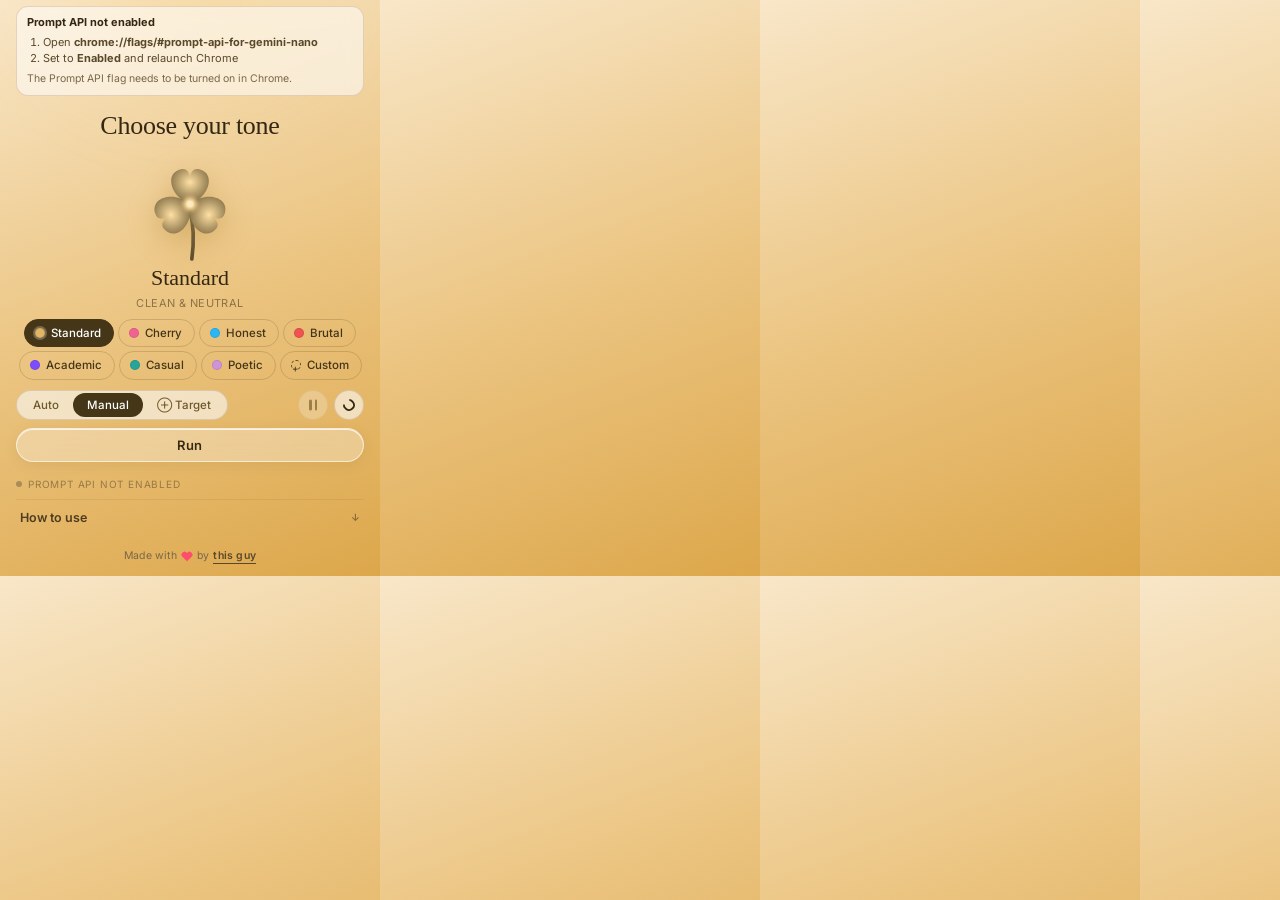
==== commit ffc254f5: "FIX: target working beta 1.3" ====
--- a/popup.html
+++ b/popup.html
@@ -206,7 +206,7 @@
 
     <div class="minimal-manual">
       <button class="manual-trigger" id="manual-trigger">
-        <span>How to use MoodLens</span>
+        <span>How to use</span>
         <span class="manual-chevron">↓</span>
       </button>
       <div class="manual-content" id="manual-content" hidden>
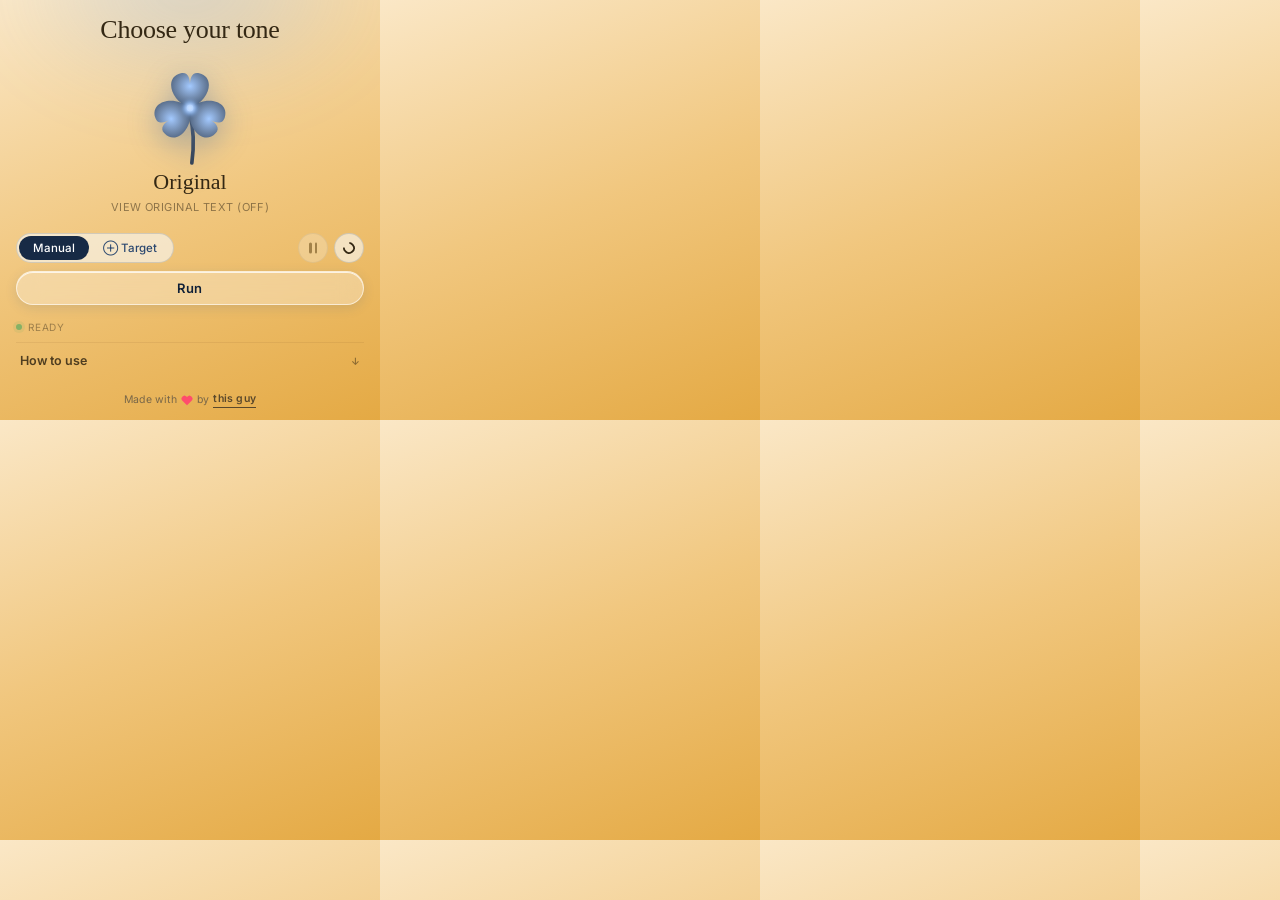
==== commit 5faf014c: "Add initial HTML structure for extension popup preview" ====
--- a/popup.html
+++ b/popup.html
@@ -4,24 +4,35 @@
     <meta charset="UTF-8" />
     <meta name="viewport" content="width=device-width, initial-scale=1.0" />
     <title>MyTake</title>
+    <link rel="preconnect" href="https://fonts.googleapis.com">
+    <link rel="preconnect" href="https://fonts.gstatic.com" crossorigin>
+    <link href="https://fonts.googleapis.com/css2?family=Inter:wght@400;500;600;700;800&display=swap" rel="stylesheet">
     <link rel="stylesheet" href="styles.css" />
   </head>
-  <body data-mood="standard">
+  <body data-mood="original">
     <!-- Soft ambient gradient that shifts with mood -->
     <div class="ambient" aria-hidden="true"></div>
 
-    <!-- AI Banner — hidden by default, shown only when AI is unavailable -->
-    <div class="ai-banner" id="ai-banner">
-      <div class="ai-banner-title" id="ai-banner-title">
-        Chrome AI Unavailable
-      </div>
-      <ol class="ai-banner-steps" id="ai-banner-steps">
-        <li>Open <b>chrome://flags</b></li>
-        <li>Enable <b>Prompt API for Gemini Nano</b></li>
-        <li>Enable <b>Optimization Guide On Device Model</b></li>
-        <li>Relaunch Chrome</li>
-      </ol>
-      <div class="ai-detail" id="ai-detail"></div>
+    <!-- AI Onboarding / Disclaimer Overlay — covers the entire popup if Gemini Nano is not ready -->
+    <div class="disclaimer-overlay" id="disclaimer-overlay">
+      <div class="disclaimer-content">
+        <h1 class="disclaimer-title" id="disclaimer-title">Chrome AI Setup Required</h1>
+        <ol class="disclaimer-steps" id="disclaimer-steps">
+          <li>Checking system configuration...</li>
+        </ol>
+        <div class="disclaimer-detail" id="disclaimer-detail"></div>
+        <details class="disclaimer-troubleshooting" id="disclaimer-troubleshooting">
+          <summary>Hardware & WebGPU Troubleshooting</summary>
+          <div>
+            <p style="margin-top: 6px; line-height: 1.4; font-size: 10.5px;">If you meet requirements but still see errors, verify:</p>
+            <ol style="margin-top: 4px; padding-left: 14px; font-size: 10.5px;">
+              <li style="margin-bottom: 2px;">Turn on <b>graphics acceleration</b> in Chrome Settings (under System).</li>
+              <li style="margin-bottom: 2px;">Enable WebGPU override in <b>chrome://flags/#enable-unsafe-webgpu</b>.</li>
+              <li>Verify support at <a href="https://webgpureport.org" target="_blank" style="color: inherit; text-decoration: underline;">webgpureport.org</a>.</li>
+            </ol>
+          </div>
+        </details>
+      </div>
     </div>
 
     <!-- Hidden tabs (popup.js still references them) -->
@@ -100,8 +111,8 @@
 
         <!-- Mood name + desc -->
         <div class="mood-meta">
-          <div class="globe-label" id="globe-label">Standard</div>
-          <div class="globe-desc" id="globe-desc">Clean &amp; neutral</div>
+          <div class="globe-label" id="globe-label">Original</div>
+          <div class="globe-desc" id="globe-desc">View original text (Off)</div>
         </div>
 
         <!-- Mood pill chips (carousel container repurposed) -->
@@ -124,7 +135,6 @@
         <!-- Mode pill (compact) -->
         <div class="mode-row">
           <div class="mode-switch">
-            <button class="mode-opt" data-mode="auto">Auto</button>
             <button class="mode-opt active" data-mode="manual">Manual</button>
             <button
               class="mode-opt"
@@ -288,81 +298,6 @@
       </div>
     </div>
 
-    <script>
-      (function () {
-        try {
-          var p = new URLSearchParams(location.search);
-          if (p.get("theme") === "light")
-            document.body.classList.add("light-theme");
-          if (p.get("preview") !== "1") return;
-          var moods = [
-            {
-              id: "standard",
-              name: "Standard",
-              desc: "Clean & neutral",
-              c: "#c9b48a",
-            },
-            {
-              id: "cherry",
-              name: "Cherry",
-              desc: "Warm & uplifting",
-              c: "#f29bb0",
-            },
-            {
-              id: "honest",
-              name: "Honest",
-              desc: "Direct, no fluff",
-              c: "#7bc4e8",
-            },
-            {
-              id: "brutally-honest",
-              name: "Brutal",
-              desc: "Blunt & straight",
-              c: "#f08060",
-            },
-            {
-              id: "academic",
-              name: "Academic",
-              desc: "Formal & precise",
-              c: "#9d8cf0",
-            },
-            {
-              id: "casual",
-              name: "Casual",
-              desc: "Chill & relaxed",
-              c: "#7ad0a8",
-            },
-            {
-              id: "poetic",
-              name: "Poetic",
-              desc: "Evocative & rich",
-              c: "#d4a3e6",
-            },
-          ];
-          var track = document.getElementById("carousel-track");
-          moods.forEach(function (m, i) {
-            var el = document.createElement("div");
-            el.className = "carousel-item" + (i === 0 ? " selected" : "");
-            el.dataset.mood = m.id;
-            el.innerHTML =
-              '<span class="item-swatch" style="background:' +
-              m.c +
-              '"></span><span class="item-label">' +
-              m.name +
-              "</span>";
-            track.appendChild(el);
-          });
-          var add = document.createElement("div");
-          add.className = "carousel-item carousel-add-item";
-          add.innerHTML =
-            '<span class="item-swatch">+</span><span class="item-label">Custom</span>';
-          track.appendChild(add);
-          var s = document.querySelector("script[data-popup-js]");
-          if (s) s.remove();
-        } catch (e) {}
-      })();
-    </script>
-    <script src="chrome-stub.js"></script>
     <script src="popup.js" data-popup-js onerror="this.remove()"></script>
   </body>
 </html>
--- a/styles.css
+++ b/styles.css
@@ -1,1433 +1,1520 @@
-/* MyTake — iOS Mood-tracker inspired popup */
-@import url("https://fonts.googleapis.com/css2?family=Inter:wght@400;500;600;700;800&display=swap");
-
-*,
-*::before,
-*::after {
-  box-sizing: border-box;
-  margin: 0;
-  padding: 0;
-}
-
-/* ── Tokens ─────────────────────────────────────────── */
-:root {
-  /* Mood hue (driven by body[data-mood]) */
-  --mood-h: 38;
-  --mood-s: 85%;
-  --mood-l: 60%;
-  --mood: hsl(var(--mood-h) var(--mood-s) 48%);
-  --mood-soft: hsl(var(--mood-h) var(--mood-s) var(--mood-l) / 0.18);
-  --mood-glow: hsl(var(--mood-h) var(--mood-s) var(--mood-l) / 0.45);
-
-  /* Mood-driven full background */
-  --bg-1: hsl(var(--mood-h) var(--mood-s) 88%);
-  --bg-2: hsl(var(--mood-h) calc(var(--mood-s) - 5%) 72%);
-  --bg-3: hsl(var(--mood-h) calc(var(--mood-s) - 10%) 58%);
-
-  --surface: rgba(255, 255, 255, 0.55);
-  --hairline: rgba(120, 70, 30, 0.1);
-  --hairline-strong: rgba(120, 70, 30, 0.18);
-
-  --text: hsl(var(--mood-h) 40% 18%);
-  --text-muted: hsl(var(--mood-h) 30% 32%);
-  --text-dim: hsl(var(--mood-h) 20% 45%);
-
-  --cta: hsl(var(--mood-h) 95% 52%);
-  --cta-press: hsl(var(--mood-h) 95% 46%);
-
-  --success: #30a45a;
-  --warning: #d39a08;
-  --danger: #e0533f;
-
-  --r-pill: 999px;
-  --r-xl: 22px;
-  --r-lg: 16px;
-  --r: 12px;
-  --r-sm: 8px;
-  --ease: cubic-bezier(0.2, 0.7, 0.2, 1);
-
-  --popup-w: 380px;
-}
-
-/* Per-mood hues — soothing, calm, low-saturation pastels */
-body[data-mood="standard"] {
-  --mood-h: 40;
-  --mood-s: 32%;
-  --mood-l: 78%;
-}
-body[data-mood="cherry"] {
-  --mood-h: 350;
-  --mood-s: 38%;
-  --mood-l: 82%;
-}
-body[data-mood="honest"] {
-  --mood-h: 205;
-  --mood-s: 35%;
-  --mood-l: 80%;
-}
-body[data-mood="brutally-honest"] {
-  --mood-h: 18;
-  --mood-s: 35%;
-  --mood-l: 78%;
-}
-body[data-mood="academic"] {
-  --mood-h: 250;
-  --mood-s: 28%;
-  --mood-l: 82%;
-}
-body[data-mood="casual"] {
-  --mood-h: 150;
-  --mood-s: 28%;
-  --mood-l: 80%;
-}
-body[data-mood="poetic"] {
-  --mood-h: 285;
-  --mood-s: 28%;
-  --mood-l: 84%;
-}
-
-/* Dark theme override */
-body.light-theme {
-  /* default IS the warm light theme — class is inverted below */
-}
-body:not(.light-theme).dark-theme,
-body.dark-theme {
-  --bg-1: hsl(var(--mood-h) 30% 14%);
-  --bg-2: hsl(var(--mood-h) 35% 10%);
-  --bg-3: hsl(var(--mood-h) 40% 7%);
-  --surface: rgba(255, 255, 255, 0.06);
-  --hairline: rgba(255, 255, 255, 0.1);
-  --hairline-strong: rgba(255, 255, 255, 0.18);
-  --text: #f6efe5;
-  --text-muted: #d8c9b4;
-  --text-dim: #9d8b75;
-}
-
-/* ── Base ───────────────────────────────────────────── */
-html,
-body {
-  width: 100%;
-  max-width: var(--popup-w);
-  min-width: 320px;
-  height: auto;
-  overflow: hidden;
-}
-body {
-  font-family:
-    "Inter",
-    -apple-system,
-    BlinkMacSystemFont,
-    "Segoe UI",
-    system-ui,
-    sans-serif;
-  font-size: 13px;
-  line-height: 1.4;
-  color: var(--text);
-  background: linear-gradient(
-    160deg,
-    var(--bg-1) 0%,
-    var(--bg-2) 50%,
-    var(--bg-3) 100%
-  );
-  -webkit-font-smoothing: antialiased;
-  display: flex;
-  flex-direction: column;
-  position: relative;
-  transition:
-    background 0.6s var(--ease),
-    color 0.3s var(--ease);
-}
-button {
-  font-family: inherit;
-  cursor: pointer;
-  border: 0;
-  background: none;
-  color: inherit;
-}
-input {
-  font-family: inherit;
-  color: inherit;
-}
-[hidden] {
-  display: none !important;
-}
-
-/* Ambient blur halo behind everything */
-.ambient {
-  position: absolute;
-  inset: -20% -10% auto -10%;
-  height: 60%;
-  background: radial-gradient(
-    60% 60% at 50% 30%,
-    hsl(var(--mood-h) 95% 70% / 0.55),
-    transparent 70%
-  );
-  filter: blur(40px);
-  pointer-events: none;
-  z-index: 0;
-  transition: background 0.5s var(--ease);
-}
-
-/* ── Top bar ────────────────────────────────────────── */
-.topbar {
-  position: relative;
-  z-index: 2;
-  display: flex;
-  align-items: center;
-  justify-content: space-between;
-  padding: 14px 16px 4px;
-}
-.topbar-title {
-  font-size: 15px;
-  font-weight: 700;
-  letter-spacing: -0.01em;
-  color: var(--text);
-}
-.circle-btn {
-  width: 34px;
-  height: 34px;
-  display: grid;
-  place-items: center;
-  border-radius: 50%;
-  background: rgba(255, 255, 255, 0.6);
-  color: var(--text);
-  backdrop-filter: blur(10px);
-  -webkit-backdrop-filter: blur(10px);
-  box-shadow:
-    0 1px 0 rgba(255, 255, 255, 0.7) inset,
-    0 4px 10px rgba(120, 70, 30, 0.1);
-  transition:
-    transform 0.15s var(--ease),
-    background 0.15s var(--ease);
-}
-.circle-btn:hover {
-  background: rgba(255, 255, 255, 0.85);
-  transform: translateY(-1px);
-}
-body.dark-theme .circle-btn {
-  background: rgba(255, 255, 255, 0.08);
-  box-shadow:
-    0 1px 0 rgba(255, 255, 255, 0.05) inset,
-    0 4px 12px rgba(0, 0, 0, 0.4);
-}
-
-/* ── AI Banner ──────────────────────────────────────── */
-.ai-banner {
-  display: none;
-  position: relative;
-  z-index: 2;
-  margin: 8px 16px 0;
-  padding: 10px 12px;
-  background: rgba(255, 255, 255, 0.55);
-  border: 1px solid var(--hairline-strong);
-  border-radius: var(--r);
-  font-size: 11.5px;
-  backdrop-filter: blur(10px);
-}
-.ai-banner.show {
-  display: block;
-}
-.ai-banner-title {
-  font-weight: 700;
-  margin-bottom: 5px;
-}
-.ai-banner-steps {
-  padding-left: 16px;
-  color: var(--text-muted);
-}
-.ai-detail {
-  margin-top: 6px;
-  color: var(--text-dim);
-  font-size: 10.5px;
-}
-
-/* ── Main ───────────────────────────────────────────── */
-#main-content {
-  position: relative;
-  z-index: 2;
-  flex: 1;
-}
-.tab-content {
-  display: none;
-  padding: 10px 16px 10px;
-}
-.tab-content.active {
-  display: flex;
-  flex-direction: column;
-}
-
-.prompt-title {
-  font-size: 18px;
-  font-weight: 800;
-  line-height: 1.15;
-  letter-spacing: -0.02em;
-  text-align: center;
-  color: var(--text);
-  margin: 2px 0 2px;
-}
-
-/* ── Clover mood orb ────────────────────────────────── */
-.globe-container {
-  display: grid;
-  place-items: center;
-  padding: 4px 0 2px;
-}
-.globe-ring {
-  position: relative;
-  width: 120px;
-  height: 120px;
-  display: grid;
-  place-items: center;
-  isolation: isolate;
-  transition: transform 0.25s var(--ease);
-}
-.clover {
-  width: 100%;
-  height: 100%;
-  overflow: visible;
-  filter: drop-shadow(0 6px 14px hsl(var(--mood-h) 90% 45% / 0.35));
-  animation: floaty 6s var(--ease) infinite;
-}
-.clover-leaf {
-  transform-origin: 0 0;
-  transition: transform 0.3s var(--ease);
-}
-
-@keyframes floaty {
-  0%,
-  100% {
-    transform: translateY(0) rotate(0deg);
-  }
-  50% {
-    transform: translateY(-3px) rotate(6deg);
-  }
-}
-
-/* Tiny center highlight */
-.globe-hue {
-  position: absolute;
-  width: 14px;
-  height: 14px;
-  border-radius: 50%;
-  background: radial-gradient(
-    circle,
-    #fff 0%,
-    hsl(var(--mood-h) 100% 75%) 60%,
-    transparent 80%
-  );
-  filter: blur(2px);
-  z-index: 3;
-  pointer-events: none;
-}
-.globe-sphere {
-  display: none;
-}
-
-/* Mood meta */
-.mood-meta {
-  text-align: center;
-  margin: 2px 0 10px;
-}
-.globe-label {
-  font-size: 18px;
-  font-weight: 800;
-  letter-spacing: -0.01em;
-  color: var(--text);
-}
-.globe-desc {
-  font-size: 11.5px;
-  color: var(--text-muted);
-  margin-top: 2px;
-}
-
-/* ── Pill chips (carousel) ──────────────────────────── */
-.carousel-wrapper {
-  position: relative;
-  margin: 0 -4px 12px;
-}
-.carousel-arrow {
-  display: none;
-}
-.carousel-viewport {
-  overflow: hidden;
-}
-.carousel-track {
-  display: flex;
-  flex-wrap: wrap;
-  justify-content: center;
-  gap: 6px 6px;
-  padding: 2px 4px;
-}
-.carousel-item {
-  position: relative;
-  display: inline-flex;
-  align-items: center;
-  gap: 6px;
-  padding: 6px 12px 6px 10px;
-  background: rgba(255, 255, 255, 0.6);
-  border: 1px solid rgba(120, 70, 30, 0.1);
-  border-radius: var(--r-pill);
-  cursor: pointer;
-  font-size: 12px;
-  font-weight: 600;
-  color: var(--text);
-  transition: all 0.15s var(--ease);
-  backdrop-filter: blur(8px);
-}
-.carousel-item:hover {
-  background: rgba(255, 255, 255, 0.85);
-  transform: translateY(-1px);
-}
-.carousel-item.selected {
-  background: hsl(var(--mood-h) 50% 28%);
-  color: #fff8ec;
-  border-color: hsl(var(--mood-h) 50% 25%);
-  box-shadow: 0 4px 12px hsl(var(--mood-h) 50% 30% / 0.3);
-}
-body.dark-theme .carousel-item {
-  background: rgba(255, 255, 255, 0.08);
-  border-color: rgba(255, 255, 255, 0.1);
-  color: var(--text);
-}
-body.dark-theme .carousel-item.selected {
-  background: hsl(var(--mood-h) 80% 60%);
-  color: #1a1209;
-  border-color: transparent;
-}
-
-.item-swatch {
-  width: 12px;
-  height: 12px;
-  border-radius: 50%;
-  background: var(--mood);
-  box-shadow: 0 0 0 2px rgba(255, 255, 255, 0.6);
-  display: inline-block;
-  flex-shrink: 0;
-  font-size: 0;
-}
-.carousel-item.selected .item-swatch {
-  box-shadow: 0 0 0 2px rgba(255, 255, 255, 0.25);
-}
-.item-label {
-  white-space: nowrap;
-}
-
-.carousel-add-item .item-swatch {
-  background: transparent;
-  border: 1.5px dashed currentColor;
-  display: grid;
-  place-items: center;
-  font-size: 10px;
-  color: var(--text-muted);
-  box-shadow: none;
-}
-
-.mood-delete {
-  margin-left: 2px;
-  font-size: 10px;
-  color: rgba(255, 255, 255, 0.85);
-  opacity: 0;
-  transition: opacity 0.15s;
-  background: none;
-  border: 0;
-  padding: 0;
-  cursor: pointer;
-}
-.carousel-item.selected:hover .mood-delete {
-  opacity: 1;
-}
-
-/* ── Intensity ──────────────────────────────────────── */
-.intensity-section {
-  background: rgba(255, 255, 255, 0.5);
-  border: 1px solid var(--hairline);
-  border-radius: var(--r-lg);
-  padding: 12px 14px 10px;
-  margin: 4px 0 12px;
-  backdrop-filter: blur(8px);
-}
-body.dark-theme .intensity-section {
-  background: rgba(255, 255, 255, 0.05);
-}
-
-.degree-slider {
-  -webkit-appearance: none;
-  appearance: none;
-  width: 100%;
-  height: 6px;
-  border-radius: 999px;
-  background: rgba(120, 70, 30, 0.15);
-  outline: none;
-  margin: 4px 0 8px;
-}
-body.dark-theme .degree-slider {
-  background: rgba(255, 255, 255, 0.12);
-}
-.degree-slider::-webkit-slider-thumb {
-  -webkit-appearance: none;
-  width: 22px;
-  height: 22px;
-  border-radius: 50%;
-  background: #fff;
-  border: 0;
-  box-shadow:
-    0 2px 6px rgba(120, 70, 30, 0.35),
-    0 0 0 1px rgba(0, 0, 0, 0.04);
-  cursor: pointer;
-  transition: transform 0.15s var(--ease);
-}
-.degree-slider::-webkit-slider-thumb:hover {
-  transform: scale(1.08);
-}
-.degree-slider::-moz-range-thumb {
-  width: 22px;
-  height: 22px;
-  border-radius: 50%;
-  background: #fff;
-  border: 0;
-  box-shadow: 0 2px 6px rgba(120, 70, 30, 0.35);
-  cursor: pointer;
-}
-
-.slider-ticks {
-  display: flex;
-  justify-content: space-between;
-  margin-top: 2px;
-}
-.tick-label {
-  font-size: 9.5px;
-  font-weight: 700;
-  letter-spacing: 0.08em;
-  color: var(--text-dim);
-  cursor: pointer;
-  transition: color 0.15s var(--ease);
-}
-.tick-label:hover {
-  color: var(--text-muted);
-}
-.tick-label.active {
-  color: var(--text);
-}
-
-.intensity-badge-wrap {
-  display: flex;
-  justify-content: center;
-  margin-top: 8px;
-}
-.intensity-badge {
-  font-size: 10.5px;
-  font-weight: 700;
-  padding: 3px 10px;
-  border-radius: 999px;
-  background: rgba(255, 255, 255, 0.7);
-  color: var(--text);
-  border: 1px solid var(--hairline);
-  letter-spacing: 0.04em;
-}
-body.dark-theme .intensity-badge {
-  background: rgba(255, 255, 255, 0.08);
-}
-
-/* ── Mode + aux ─────────────────────────────────────── */
-.mode-row {
-  display: flex;
-  align-items: center;
-  justify-content: space-between;
-  gap: 8px;
-  margin-bottom: 12px;
-}
-.mode-switch {
-  display: inline-flex;
-  padding: 3px;
-  background: rgba(255, 255, 255, 0.55);
-  border: 1px solid var(--hairline);
-  border-radius: 999px;
-  backdrop-filter: blur(8px);
-}
-body.dark-theme .mode-switch {
-  background: rgba(255, 255, 255, 0.06);
-}
-.mode-opt {
-  padding: 5px 14px;
-  border-radius: 999px;
-  font-size: 11.5px;
-  font-weight: 600;
-  color: var(--text-muted);
-  transition: all 0.15s var(--ease);
-}
-.mode-opt.active {
-  background: #fff;
-  color: var(--text);
-  box-shadow: 0 1px 3px rgba(120, 70, 30, 0.18);
-}
-body.dark-theme .mode-opt.active {
-  background: rgba(255, 255, 255, 0.15);
-  color: #fff;
-}
-
-.aux-controls {
-  display: flex;
-  gap: 6px;
-}
-#pause-btn,
-#restart-btn {
-  width: 30px;
-  height: 30px;
-  border-radius: 50%;
-  background: rgba(255, 255, 255, 0.6);
-  border: 1px solid var(--hairline);
-  color: var(--text);
-  display: grid;
-  place-items: center;
-  position: relative;
-  transition: all 0.15s var(--ease);
-  font-size: 0;
-}
-body.dark-theme #pause-btn,
-body.dark-theme #restart-btn {
-  background: rgba(255, 255, 255, 0.08);
-}
-#pause-btn::before,
-#pause-btn::after {
-  content: "";
-  position: absolute;
-  width: 2.5px;
-  height: 11px;
-  background: currentColor;
-  border-radius: 2px;
-  top: 50%;
-  transform: translateY(-50%);
-}
-#pause-btn::before {
-  left: calc(50% - 4px);
-}
-#pause-btn::after {
-  left: calc(50% + 1.5px);
-}
-#pause-btn.paused-state::before {
-  width: 0;
-  height: 0;
-  background: none;
-  border-top: 6px solid transparent;
-  border-bottom: 6px solid transparent;
-  border-left: 10px solid currentColor;
-  left: calc(50% - 4px);
-}
-#pause-btn.paused-state::after {
-  display: none;
-}
-#pause-btn:disabled {
-  opacity: 0.4;
-  cursor: not-allowed;
-}
-
-#restart-btn::before {
-  content: "";
-  display: block;
-  width: 12px;
-  height: 12px;
-  border: 2px solid currentColor;
-  border-radius: 50%;
-  border-top-color: transparent;
-  transform: rotate(-40deg);
-}
-
-/* ── Primary CTA ────────────────────────────────────── */
-.run-btn {
-  display: block;
-  width: 100%;
-  padding: 14px 16px;
-  background: transparent;
-  color: var(--text);
-  font-size: 15px;
-  font-weight: 700;
-  letter-spacing: 0.01em;
-  border-radius: var(--r-pill);
-  border: 1.5px solid hsl(var(--mood-h) 30% 40% / 0.45);
-  box-shadow: none;
-  transition:
-    transform 0.12s var(--ease),
-    background 0.15s var(--ease),
-    border-color 0.15s var(--ease);
-}
-.run-btn:hover {
-  background: hsl(var(--mood-h) 40% 100% / 0.25);
-  border-color: hsl(var(--mood-h) 30% 35% / 0.7);
-}
-.run-btn:active {
-  transform: scale(0.98);
-}
-
-/* ── Status / Progress / Modal (kept) ───────────────── */
-.progress-bar {
-  display: none;
-  position: relative;
-  z-index: 2;
-  align-items: center;
-  gap: 7px;
-  padding: 7px 16px;
-  /* Frosted band — readable on every mood background */
-  background: rgba(0, 0, 0, 0.12);
-  backdrop-filter: blur(8px);
-  -webkit-backdrop-filter: blur(8px);
-  border-top: 1px solid rgba(0, 0, 0, 0.08);
-  border-bottom: 1px solid rgba(0, 0, 0, 0.06);
-  font-size: 11px;
-  color: hsl(var(--mood-h) 40% 18%);
-  font-weight: 500;
-}
-.progress-bar.show {
-  display: flex;
-}
-body.dark-theme .progress-bar {
-  background: rgba(0, 0, 0, 0.3);
-  color: #f6efe5;
-  border-top-color: rgba(255, 255, 255, 0.08);
-}
-.spinner {
-  width: 11px;
-  height: 11px;
-  border: 2px solid rgba(0, 0, 0, 0.15);
-  border-top-color: hsl(var(--mood-h) 60% 30%);
-  border-radius: 50%;
-  animation: spin 0.8s linear infinite;
-}
-body.dark-theme .spinner {
-  border-color: rgba(255, 255, 255, 0.15);
-  border-top-color: hsl(var(--mood-h) 60% 70%);
-}
-@keyframes spin {
-  to {
-    transform: rotate(360deg);
-  }
-}
-
-.status-bar {
-  position: relative;
-  z-index: 2;
-  display: flex;
-  align-items: center;
-  gap: 6px;
-  padding: 8px 16px 12px;
-  font-size: 10.5px;
-  color: var(--text-muted);
-}
-.status-dot {
-  width: 6px;
-  height: 6px;
-  border-radius: 50%;
-  background: var(--text-dim);
-}
-.status-dot.active {
-  background: var(--success);
-  box-shadow: 0 0 0 3px rgba(48, 164, 90, 0.15);
-}
-
-/* Construction (commands tab) */
-.construction-container {
-  display: flex;
-  flex-direction: column;
-  align-items: center;
-  gap: 8px;
-  padding: 30px 20px;
-  text-align: center;
-}
-.construction-icon {
-  font-size: 36px;
-}
-.construction-badge {
-  font-size: 10px;
-  font-weight: 700;
-  padding: 2px 8px;
-  border-radius: 999px;
-  background: var(--warning);
-  color: #fff;
-  letter-spacing: 0.1em;
-}
-.construction-title {
-  font-size: 15px;
-  font-weight: 700;
-}
-.construction-desc {
-  font-size: 11.5px;
-  color: var(--text-muted);
-  max-width: 270px;
-  line-height: 1.5;
-}
-
-/* Modal */
-.modal-overlay {
-  display: none;
-  position: fixed;
-  inset: 0;
-  background: rgba(60, 30, 10, 0.45);
-  backdrop-filter: blur(6px);
-  z-index: 100;
-  align-items: center;
-  justify-content: center;
-  padding: 16px;
-}
-.modal-overlay.show {
-  display: flex;
-}
-.modal {
-  width: 100%;
-  background: hsl(var(--mood-h) 90% 96%);
-  border-radius: var(--r-lg);
-  padding: 18px;
-  box-shadow: 0 30px 80px rgba(60, 30, 10, 0.35);
-}
-body.dark-theme .modal {
-  background: hsl(var(--mood-h) 30% 14%);
-  color: var(--text);
-}
-.modal-title {
-  font-size: 16px;
-  font-weight: 800;
-  margin-bottom: 14px;
-}
-.modal-field {
-  margin-bottom: 12px;
-}
-.modal-field label {
-  display: block;
-  font-size: 10.5px;
-  font-weight: 700;
-  color: var(--text-muted);
-  text-transform: uppercase;
-  letter-spacing: 0.06em;
-  margin-bottom: 5px;
-}
-.modal-field input {
-  width: 100%;
-  padding: 10px 12px;
-  border-radius: var(--r);
-  background: rgba(255, 255, 255, 0.7);
-  border: 1px solid var(--hairline-strong);
-  font-size: 13px;
-  outline: none;
-}
-.modal-field input:focus {
-  border-color: var(--mood);
-}
-.modal-actions {
-  display: flex;
-  gap: 8px;
-  margin-top: 6px;
-}
-.btn {
-  flex: 1;
-  padding: 10px;
-  border-radius: var(--r-pill);
-  font-size: 13px;
-  font-weight: 700;
-}
-.btn-ghost {
-  background: rgba(255, 255, 255, 0.5);
-  color: var(--text);
-  border: 1px solid var(--hairline-strong);
-}
-.btn-primary {
-  background: var(--cta);
-  color: #fff;
-}
-
-/* ── Compact fit overrides (no scroll, all screens) ── */
-.mood-meta {
-  margin: 2px 0 6px;
-}
-.globe-label {
-  font-size: 16px;
-}
-.globe-desc {
-  font-size: 11px;
-}
-.carousel-wrapper {
-  margin: 0 -2px 8px;
-}
-.carousel-track {
-  gap: 4px;
-}
-.carousel-item {
-  padding: 4px 10px 4px 8px;
-  font-size: 11.5px;
-}
-.item-swatch {
-  width: 10px;
-  height: 10px;
-}
-.intensity-section {
-  padding: 8px 12px 8px;
-  margin: 2px 0 8px;
-}
-.degree-slider {
-  margin: 2px 0 6px;
-}
-.intensity-badge-wrap {
-  margin-top: 5px;
-}
-.intensity-badge {
-  font-size: 10px;
-  padding: 2px 8px;
-}
-.mode-row {
-  margin-bottom: 8px;
-}
-.run-btn {
-  /* sizing defined above */
-}
-.status-bar {
-  padding: 5px 16px 8px;
-}
-.ai-banner {
-  margin: 6px 16px 0;
-  padding: 8px 10px;
-  font-size: 11px;
-}
-
-/* Make text legible against any mood background */
-:root {
-  --text: hsl(var(--mood-h) 45% 14%);
-  --text-muted: hsl(var(--mood-h) 35% 26%);
-  --text-dim: hsl(var(--mood-h) 25% 38%);
-}
-
-/* ── v3 polish ───────────────────────────────────────── */
-@import url("https://fonts.googleapis.com/css2?family=Instrument+Serif&family=Inter:wght@400;500;600;700&display=swap");
-
-html {
-  background: linear-gradient(
-    160deg,
-    hsl(var(--mood-h) var(--mood-s) 88%) 0%,
-    hsl(var(--mood-h) calc(var(--mood-s) - 5%) 72%) 50%,
-    hsl(var(--mood-h) calc(var(--mood-s) - 10%) 58%) 100%
-  );
-  transition: background 0.6s var(--ease);
-}
-html[data-mood] {
-  /* per-mood hue mirrors body */
-}
-html[data-mood="standard"] {
-  --mood-h: 38;
-  --mood-s: 78%;
-  --mood-l: 62%;
-}
-html[data-mood="cherry"] {
-  --mood-h: 348;
-  --mood-s: 82%;
-  --mood-l: 70%;
-}
-html[data-mood="honest"] {
-  --mood-h: 200;
-  --mood-s: 75%;
-  --mood-l: 68%;
-}
-html[data-mood="brutally-honest"] {
-  --mood-h: 12;
-  --mood-s: 85%;
-  --mood-l: 66%;
-}
-html[data-mood="academic"] {
-  --mood-h: 252;
-  --mood-s: 65%;
-  --mood-l: 72%;
-}
-html[data-mood="casual"] {
-  --mood-h: 152;
-  --mood-s: 55%;
-  --mood-l: 64%;
-}
-html[data-mood="poetic"] {
-  --mood-h: 288;
-  --mood-s: 60%;
-  --mood-l: 75%;
-}
-
-body {
-  background: transparent;
-}
-
-/* Hide intensity entirely */
-.intensity-section,
-.slider-ticks,
-.intensity-badge-wrap {
-  display: none !important;
-}
-
-/* Typography refinement */
-.prompt-title {
-  font-family: "Instrument Serif", Georgia, serif;
-  font-weight: 400;
-  font-size: 26px;
-  line-height: 1.05;
-  letter-spacing: -0.01em;
-  margin: 6px 0 6px;
-}
-.globe-label {
-  font-family: "Instrument Serif", Georgia, serif;
-  font-weight: 400;
-  font-size: 22px;
-  letter-spacing: 0;
-}
-.globe-desc {
-  font-size: 11px;
-  letter-spacing: 0.04em;
-  text-transform: uppercase;
-  opacity: 0.65;
-}
-
-/* Clover scale */
-.globe-ring {
-  width: 110px;
-  height: 110px;
-}
-.clover {
-  filter: drop-shadow(0 8px 14px hsl(var(--mood-h) 80% 35% / 0.3));
-}
-
-/* Mood pills — clean static chic */
-.carousel-item {
-  background: transparent;
-  border: 1px solid hsl(var(--mood-h) 40% 30% / 0.25);
-  border-radius: 999px;
-  padding: 5px 12px 5px 10px;
-  font-size: 11.5px;
-  font-weight: 500;
-  color: hsl(var(--mood-h) 45% 18%);
-  backdrop-filter: none;
-  transition:
-    background 0.15s var(--ease),
-    color 0.15s var(--ease),
-    border-color 0.15s var(--ease);
-}
-.carousel-item:hover {
-  background: hsl(var(--mood-h) 50% 25% / 0.08);
-  transform: none;
-}
-.carousel-item.selected {
-  background: hsl(var(--mood-h) 50% 18%);
-  color: #fff;
-  border-color: hsl(var(--mood-h) 50% 18%);
-  box-shadow: none;
-}
-.item-swatch {
-  box-shadow: none;
-  border: 1px solid rgba(0, 0, 0, 0.1);
-}
-
-/* Mode switch — flat */
-.mode-switch {
-  background: hsl(var(--mood-h) 30% 98% / 0.6);
-  border: 1px solid hsl(var(--mood-h) 40% 30% / 0.18);
-  backdrop-filter: none;
-  padding: 2px;
-}
-.mode-opt {
-  font-weight: 500;
-  padding: 5px 14px;
-  color: hsl(var(--mood-h) 45% 30%);
-}
-.mode-opt.active {
-  background: hsl(var(--mood-h) 50% 18%);
-  color: #fff;
-  box-shadow: none;
-}
-
-/* Aux buttons — flat circles */
-#pause-btn,
-#restart-btn {
-  background: hsl(var(--mood-h) 30% 98% / 0.6);
-  border: 1px solid hsl(var(--mood-h) 40% 30% / 0.18);
-  box-shadow: none;
-  width: 30px;
-  height: 30px;
-}
-#pause-btn:hover,
-#restart-btn:hover {
-  background: hsl(var(--mood-h) 50% 25% / 0.12);
-}
-
-/* Run button — compact glass pill */
-.run-btn {
-  align-self: center;
-  background: rgba(255, 255, 255, 0.3);
-  color: hsl(var(--mood-h) 55% 14%);
-  border-radius: 999px;
-  padding: 8px 32px;
-  font-size: 13px;
-  font-weight: 600;
-  letter-spacing: 0.04em;
-  border: 1px solid rgba(255, 255, 255, 0.6);
-  backdrop-filter: blur(12px);
-  -webkit-backdrop-filter: blur(12px);
-  box-shadow:
-    0 1px 0 rgba(255, 255, 255, 0.75) inset,
-    0 3px 12px hsl(var(--mood-h) 40% 40% / 0.15);
-  transition:
-    background 0.15s var(--ease),
-    transform 0.1s var(--ease),
-    box-shadow 0.15s var(--ease);
-}
-.run-btn:hover {
-  background: rgba(255, 255, 255, 0.5);
-  box-shadow:
-    0 1px 0 rgba(255, 255, 255, 0.85) inset,
-    0 5px 16px hsl(var(--mood-h) 40% 40% / 0.2);
-}
-.run-btn:active {
-  transform: scale(0.97);
-}
-body.dark-theme .run-btn {
-  background: rgba(255, 255, 255, 0.1);
-  color: #f6efe5;
-  border-color: rgba(255, 255, 255, 0.2);
-  box-shadow:
-    0 1px 0 rgba(255, 255, 255, 0.06) inset,
-    0 3px 12px rgba(0, 0, 0, 0.25);
-}
-body.dark-theme .run-btn:hover {
-  background: rgba(255, 255, 255, 0.18);
-}
-
-/* Status bar — subtler */
-.status-bar {
-  font-size: 10px;
-  opacity: 0.55;
-  text-transform: uppercase;
-  letter-spacing: 0.08em;
-}
-
-/* Trim ambient halo */
-.ambient {
-  opacity: 0.5;
-}
-
-/* ── Footer ─────────────────────────────────────────── */
-.footer {
-  position: relative;
-  z-index: 2;
-  display: flex;
-  align-items: center;
-  justify-content: center;
-  gap: 4px;
-  padding: 6px 16px 12px;
-  font-size: 10.5px;
-  color: var(--text-dim);
-  letter-spacing: 0.02em;
-}
-.footer .heart {
-  display: inline-flex;
-  align-items: center;
-  color: hsl(var(--mood-h) 60% 55%);
-  transform: translateY(0.5px);
-}
-.footer .author-link {
-  color: var(--text-muted);
-  font-weight: 600;
-  text-decoration: none;
-  border-bottom: 1px solid currentColor;
-  transition: color 0.15s var(--ease);
-}
-.footer .author-link:hover {
-  color: var(--text);
-}
-
-/* ── Target Mode ─────────────────────────────────────── */
-.mode-opt .target-icon {
-  font-size: 11px;
-}
-
-/* Target banner shown in popup when target mode is active */
-.target-banner {
-  display: none;
-  align-items: center;
-  gap: 7px;
-  margin: 0 0 8px;
-  padding: 8px 10px;
-  background: hsl(var(--mood-h) 60% 92% / 0.8);
-  border: 1px solid hsl(var(--mood-h) 40% 60% / 0.3);
-  border-radius: var(--r);
-  font-size: 11px;
-  color: hsl(var(--mood-h) 50% 20%);
-  font-weight: 500;
-  backdrop-filter: blur(8px);
-  animation: target-pulse 2.5s ease infinite;
-}
-.target-banner:not([hidden]) {
-  display: flex;
-}
-.target-banner-icon {
-  font-size: 15px;
-  animation: spin 3s linear infinite;
-}
-.target-banner-exit {
-  margin-left: auto;
-  background: none;
-  border: 0;
-  cursor: pointer;
-  color: inherit;
-  opacity: 0.6;
-  font-size: 12px;
-  padding: 0 2px;
-  transition: opacity 0.15s;
-}
-.target-banner-exit:hover {
-  opacity: 1;
-}
-
-@keyframes target-pulse {
-  0%,
-  100% {
-    box-shadow: 0 0 0 0 hsl(var(--mood-h) 60% 55% / 0);
-  }
-  50% {
-    box-shadow: 0 0 0 4px hsl(var(--mood-h) 60% 55% / 0.15);
-  }
-}
-
-/* ── In-page target mode overlay (injected by content.js) ── */
-
-/* Crosshair cursor on the whole page */
-body.moodlens-target-active * {
-  cursor: crosshair !important;
-}
-
-/* Element hover highlight */
-.moodlens-target-hover {
-  outline: 2px dashed hsl(200 80% 55%) !important;
-  outline-offset: 2px !important;
-  background: hsl(200 80% 55% / 0.06) !important;
-  transition:
-    outline 0.1s,
-    background 0.1s;
-}
-
-/* Floating mood picker context menu */
-.moodlens-picker {
-  position: fixed;
-  z-index: 2147483647;
-  background: #fff;
-  border-radius: 14px;
-  box-shadow:
-    0 4px 6px rgba(0, 0, 0, 0.05),
-    0 20px 50px rgba(0, 0, 0, 0.18),
-    0 0 0 1px rgba(0, 0, 0, 0.06);
-  padding: 8px;
-  min-width: 200px;
-  max-width: 260px;
-  font-family: -apple-system, BlinkMacSystemFont, "Segoe UI", Inter, sans-serif;
-  font-size: 12px;
-  animation: picker-in 0.18s cubic-bezier(0.2, 0.8, 0.2, 1);
-  transform-origin: top left;
-  user-select: none;
-}
-
-@keyframes picker-in {
-  from {
-    opacity: 0;
-    transform: scale(0.88) translateY(-4px);
-  }
-  to {
-    opacity: 1;
-    transform: scale(1) translateY(0);
-  }
-}
-
-.moodlens-picker-header {
-  font-size: 10px;
-  font-weight: 700;
-  letter-spacing: 0.09em;
-  text-transform: uppercase;
-  color: #999;
-  padding: 2px 6px 6px;
-  border-bottom: 1px solid rgba(0, 0, 0, 0.06);
-  margin-bottom: 4px;
-  display: flex;
-  align-items: center;
-  justify-content: space-between;
-}
-
-.moodlens-picker-close {
-  background: none;
-  border: 0;
-  cursor: pointer;
-  color: #aaa;
-  font-size: 13px;
-  line-height: 1;
-  padding: 0;
-  width: 16px;
-  height: 16px;
-  display: grid;
-  place-items: center;
-  border-radius: 50%;
-  transition:
-    background 0.1s,
-    color 0.1s;
-}
-.moodlens-picker-close:hover {
-  background: rgba(0, 0, 0, 0.08);
-  color: #555;
-}
-
-.moodlens-picker-item {
-  display: flex;
-  align-items: center;
-  gap: 8px;
-  padding: 7px 8px;
-  border-radius: 8px;
-  cursor: pointer;
-  transition: background 0.12s;
-  color: #222;
-}
-.moodlens-picker-item:hover {
-  background: rgba(0, 0, 0, 0.05);
-}
-.moodlens-picker-item.already-done {
-  opacity: 0.5;
-}
-.moodlens-picker-item.already-done::after {
-  content: "✓";
-  margin-left: auto;
-  font-size: 10px;
-  color: #22c55e;
-  font-weight: 700;
-}
-
-.moodlens-swatch {
-  width: 12px;
-  height: 12px;
-  border-radius: 50%;
-  flex-shrink: 0;
-  border: 1px solid rgba(0, 0, 0, 0.12);
-}
-
-.moodlens-picker-label {
-  font-weight: 600;
-  font-size: 12px;
-}
-.moodlens-picker-desc {
-  font-size: 10px;
-  color: #888;
-  margin-left: auto;
-}
-
-.moodlens-picker-divider {
-  height: 1px;
-  background: rgba(0, 0, 0, 0.06);
-  margin: 4px 0;
-}
-
-.moodlens-picker-custom {
-  display: flex;
-  align-items: center;
-  gap: 8px;
-  padding: 7px 8px;
-  border-radius: 8px;
-  cursor: pointer;
-  font-size: 11.5px;
-  font-weight: 600;
-  color: #5a3de8;
-  transition: background 0.12s;
-}
-.moodlens-picker-custom:hover {
-  background: rgba(90, 61, 232, 0.07);
-}
-
-/* Processing overlay on targeted element */
-.moodlens-target-processing {
-  outline: 2px solid hsl(200 80% 55%) !important;
-  outline-offset: 2px !important;
-  background: hsl(200 80% 55% / 0.04) !important;
-  position: relative;
-}
-.moodlens-target-processing::after {
-  content: "✦ Processing…";
-  position: absolute;
-  top: -20px;
-  left: 0;
-  background: hsl(200 80% 45%);
-  color: #fff;
-  font-size: 9px;
-  font-weight: 700;
-  letter-spacing: 0.05em;
-  padding: 2px 6px;
-  border-radius: 4px;
-  white-space: nowrap;
-  pointer-events: none;
-  font-family: -apple-system, sans-serif;
-}
-
-/* ── Lean Global Scrollbar ────────────────────────── */
-::-webkit-scrollbar {
-  width: 4px;
-  height: 4px;
-}
-::-webkit-scrollbar-track {
-  background: transparent;
-}
-::-webkit-scrollbar-thumb {
-  background: var(--hairline-strong);
-  border-radius: 4px;
-}
-::-webkit-scrollbar-thumb:hover {
-  background: var(--text-muted);
-}
-
-/* ── Ultra-Minimal Manual (Adjusted for Footer) ───── */
-.minimal-manual {
-  margin: 0 16px 8px; /* Tucked neatly above the footer */
-  border-top: 1px solid var(--hairline);
-  /* Removed bottom border since the footer is right below it */
-}
-
-.manual-trigger {
-  display: flex;
-  justify-content: space-between;
-  align-items: center;
-  width: 100%;
-  padding: 10px 4px;
-  background: transparent;
-  border: none;
-  cursor: pointer;
-  color: var(--text);
-  font-size: 12.5px;
-  font-weight: 600;
-  opacity: 0.85;
-  transition: opacity 0.15s ease;
-}
-
-.manual-trigger:hover {
-  opacity: 1;
-}
-
-.manual-chevron {
-  font-size: 10px;
-  opacity: 0.6;
-  transition: transform 0.2s ease;
-}
-
-.manual-trigger.open .manual-chevron {
-  transform: rotate(180deg);
-}
-
-.manual-content {
-  padding: 0 4px 8px;
-  font-size: 11.5px;
-  color: var(--text-muted);
-  line-height: 1.5;
-  max-height: 150px; /* Limits height so it scrolls if screen is tiny */
-  overflow-y: auto;
-}
-
-.manual-content p {
-  margin-bottom: 8px;
-}
-
-.manual-content p:last-child {
-  margin-bottom: 0;
-}
-
-.manual-content strong {
-  color: var(--text);
-  font-weight: 600;
-}
+
+*,
+*::before,
+*::after {
+  box-sizing: border-box;
+  margin: 0;
+  padding: 0;
+}
+
+/* ── Tokens ─────────────────────────────────────────── */
+:root {
+  /* Mood hue (driven by body[data-mood]) */
+  --mood-h: 38;
+  --mood-s: 85%;
+  --mood-l: 60%;
+  --mood: hsl(var(--mood-h) var(--mood-s) 48%);
+  --mood-soft: hsl(var(--mood-h) var(--mood-s) var(--mood-l) / 0.18);
+  --mood-glow: hsl(var(--mood-h) var(--mood-s) var(--mood-l) / 0.45);
+
+  /* Mood-driven full background */
+  --bg-1: hsl(var(--mood-h) var(--mood-s) 88%);
+  --bg-2: hsl(var(--mood-h) calc(var(--mood-s) - 5%) 72%);
+  --bg-3: hsl(var(--mood-h) calc(var(--mood-s) - 10%) 58%);
+
+  --surface: rgba(255, 255, 255, 0.55);
+  --hairline: rgba(120, 70, 30, 0.1);
+  --hairline-strong: rgba(120, 70, 30, 0.18);
+
+  --text: hsl(var(--mood-h) 40% 18%);
+  --text-muted: hsl(var(--mood-h) 30% 32%);
+  --text-dim: hsl(var(--mood-h) 20% 45%);
+
+  --cta: hsl(var(--mood-h) 95% 52%);
+  --cta-press: hsl(var(--mood-h) 95% 46%);
+
+  --success: #30a45a;
+  --warning: #d39a08;
+  --danger: #e0533f;
+
+  --r-pill: 999px;
+  --r-xl: 22px;
+  --r-lg: 16px;
+  --r: 12px;
+  --r-sm: 8px;
+  --ease: cubic-bezier(0.2, 0.7, 0.2, 1);
+
+  --popup-w: 380px;
+}
+
+/* Per-mood hues — soothing, calm, low-saturation pastels */
+body[data-mood="original"] {
+  --mood-h: 215;
+  --mood-s: 25%;
+  --mood-l: 65%;
+}
+body[data-mood="explain"] {
+  --mood-h: 110;
+  --mood-s: 40%;
+  --mood-l: 75%;
+}
+body[data-mood="donald"] {
+  --mood-h: 25;
+  --mood-s: 80%;
+  --mood-l: 75%;
+}
+body[data-mood="cherry"] {
+  --mood-h: 350;
+  --mood-s: 38%;
+  --mood-l: 82%;
+}
+body[data-mood="honest"] {
+  --mood-h: 205;
+  --mood-s: 35%;
+  --mood-l: 80%;
+}
+body[data-mood="brutally-honest"] {
+  --mood-h: 18;
+  --mood-s: 35%;
+  --mood-l: 78%;
+}
+body[data-mood="academic"] {
+  --mood-h: 250;
+  --mood-s: 28%;
+  --mood-l: 82%;
+}
+body[data-mood="casual"] {
+  --mood-h: 150;
+  --mood-s: 28%;
+  --mood-l: 80%;
+}
+body[data-mood="poetic"] {
+  --mood-h: 285;
+  --mood-s: 28%;
+  --mood-l: 84%;
+}
+
+/* Dark theme override */
+body.light-theme {
+  /* default IS the warm light theme — class is inverted below */
+}
+body:not(.light-theme).dark-theme,
+body.dark-theme {
+  --bg-1: hsl(var(--mood-h) 30% 14%);
+  --bg-2: hsl(var(--mood-h) 35% 10%);
+  --bg-3: hsl(var(--mood-h) 40% 7%);
+  --surface: rgba(255, 255, 255, 0.06);
+  --hairline: rgba(255, 255, 255, 0.1);
+  --hairline-strong: rgba(255, 255, 255, 0.18);
+  --text: #f6efe5;
+  --text-muted: #d8c9b4;
+  --text-dim: #9d8b75;
+}
+
+/* ── Base ───────────────────────────────────────────── */
+html,
+body {
+  width: 100%;
+  max-width: var(--popup-w);
+  min-width: 320px;
+  height: auto;
+  overflow: hidden;
+}
+body {
+  font-family:
+    "Inter",
+    -apple-system,
+    BlinkMacSystemFont,
+    "Segoe UI",
+    system-ui,
+    sans-serif;
+  font-size: 13px;
+  line-height: 1.4;
+  color: var(--text);
+  background: linear-gradient(
+    160deg,
+    var(--bg-1) 0%,
+    var(--bg-2) 50%,
+    var(--bg-3) 100%
+  );
+  -webkit-font-smoothing: antialiased;
+  display: flex;
+  flex-direction: column;
+  position: relative;
+  transition:
+    background 0.6s var(--ease),
+    color 0.3s var(--ease);
+}
+button {
+  font-family: inherit;
+  cursor: pointer;
+  border: 0;
+  background: none;
+  color: inherit;
+}
+input {
+  font-family: inherit;
+  color: inherit;
+}
+[hidden] {
+  display: none !important;
+}
+
+/* Ambient blur halo behind everything */
+.ambient {
+  position: absolute;
+  inset: -20% -10% auto -10%;
+  height: 60%;
+  background: radial-gradient(
+    60% 60% at 50% 30%,
+    hsl(var(--mood-h) 95% 70% / 0.55),
+    transparent 70%
+  );
+  filter: blur(40px);
+  pointer-events: none;
+  z-index: 0;
+  transition: background 0.5s var(--ease);
+}
+
+/* ── Top bar ────────────────────────────────────────── */
+.topbar {
+  position: relative;
+  z-index: 2;
+  display: flex;
+  align-items: center;
+  justify-content: space-between;
+  padding: 14px 16px 4px;
+}
+.topbar-title {
+  font-size: 15px;
+  font-weight: 700;
+  letter-spacing: -0.01em;
+  color: var(--text);
+}
+.circle-btn {
+  width: 34px;
+  height: 34px;
+  display: grid;
+  place-items: center;
+  border-radius: 50%;
+  background: rgba(255, 255, 255, 0.6);
+  color: var(--text);
+  backdrop-filter: blur(10px);
+  -webkit-backdrop-filter: blur(10px);
+  box-shadow:
+    0 1px 0 rgba(255, 255, 255, 0.7) inset,
+    0 4px 10px rgba(120, 70, 30, 0.1);
+  transition:
+    transform 0.15s var(--ease),
+    background 0.15s var(--ease);
+}
+.circle-btn:hover {
+  background: rgba(255, 255, 255, 0.85);
+  transform: translateY(-1px);
+}
+body.dark-theme .circle-btn {
+  background: rgba(255, 255, 255, 0.08);
+  box-shadow:
+    0 1px 0 rgba(255, 255, 255, 0.05) inset,
+    0 4px 12px rgba(0, 0, 0, 0.4);
+}
+
+/* ── AI Onboarding Disclaimer Overlay ───────────────── */
+.disclaimer-overlay {
+  display: none;
+  position: fixed;
+  inset: 0;
+  background: linear-gradient(
+    160deg,
+    var(--bg-1) 0%,
+    var(--bg-2) 50%,
+    var(--bg-3) 100%
+  );
+  z-index: 9999;
+  align-items: center;
+  justify-content: center;
+  padding: 20px;
+  backdrop-filter: blur(15px);
+  -webkit-backdrop-filter: blur(15px);
+  animation: fadeIn 0.3s var(--ease);
+}
+.disclaimer-overlay.show {
+  display: flex;
+}
+.disclaimer-content {
+  background: var(--surface);
+  border: 1px solid var(--hairline-strong);
+  border-radius: var(--r-xl);
+  padding: 20px;
+  width: 100%;
+  box-shadow:
+    0 1px 0 rgba(255, 255, 255, 0.4) inset,
+    0 12px 30px rgba(0, 0, 0, 0.15);
+  backdrop-filter: blur(25px);
+  -webkit-backdrop-filter: blur(25px);
+  color: var(--text);
+}
+.disclaimer-title {
+  font-size: 16px;
+  font-weight: 800;
+  letter-spacing: -0.02em;
+  margin-bottom: 10px;
+}
+.disclaimer-steps {
+  padding-left: 16px;
+  color: var(--text-muted);
+  font-size: 12px;
+  line-height: 1.5;
+  margin-bottom: 8px;
+}
+.disclaimer-steps li {
+  margin-bottom: 4px;
+}
+.disclaimer-detail {
+  font-size: 11px;
+  color: var(--text-dim);
+  line-height: 1.4;
+  margin-top: 4px;
+}
+.disclaimer-troubleshooting {
+  margin-top: 12px;
+  border-top: 1px dashed var(--hairline-strong);
+  padding-top: 8px;
+  font-size: 11px;
+  color: var(--text-dim);
+}
+.disclaimer-troubleshooting summary {
+  cursor: pointer;
+  font-weight: 700;
+  color: var(--text-muted);
+  outline: none;
+  user-select: none;
+}
+.disclaimer-troubleshooting summary:hover {
+  color: var(--text);
+}
+.disclaimer-troubleshooting summary::-webkit-details-marker {
+  color: var(--text-muted);
+}
+@keyframes fadeIn {
+  from { opacity: 0; transform: scale(0.97); }
+  to { opacity: 1; transform: scale(1); }
+}
+
+
+
+/* ── Main ───────────────────────────────────────────── */
+#main-content {
+  position: relative;
+  z-index: 2;
+  flex: 1;
+}
+.tab-content {
+  display: none;
+  padding: 10px 16px 10px;
+}
+.tab-content.active {
+  display: flex;
+  flex-direction: column;
+}
+
+.prompt-title {
+  font-size: 18px;
+  font-weight: 800;
+  line-height: 1.15;
+  letter-spacing: -0.02em;
+  text-align: center;
+  color: var(--text);
+  margin: 2px 0 2px;
+}
+
+/* ── Clover mood orb ────────────────────────────────── */
+.globe-container {
+  display: grid;
+  place-items: center;
+  padding: 4px 0 2px;
+}
+.globe-ring {
+  position: relative;
+  width: 120px;
+  height: 120px;
+  display: grid;
+  place-items: center;
+  isolation: isolate;
+  transition: transform 0.25s var(--ease);
+}
+.clover {
+  width: 100%;
+  height: 100%;
+  overflow: visible;
+  filter: drop-shadow(0 6px 14px hsl(var(--mood-h) 90% 45% / 0.35));
+  animation: floaty 6s var(--ease) infinite;
+}
+.clover-leaf {
+  transform-origin: 0 0;
+  transition: transform 0.3s var(--ease);
+}
+
+@keyframes floaty {
+  0%,
+  100% {
+    transform: translateY(0) rotate(0deg);
+  }
+  50% {
+    transform: translateY(-3px) rotate(6deg);
+  }
+}
+
+/* Tiny center highlight */
+.globe-hue {
+  position: absolute;
+  width: 14px;
+  height: 14px;
+  border-radius: 50%;
+  background: radial-gradient(
+    circle,
+    #fff 0%,
+    hsl(var(--mood-h) 100% 75%) 60%,
+    transparent 80%
+  );
+  filter: blur(2px);
+  z-index: 3;
+  pointer-events: none;
+}
+.globe-sphere {
+  display: none;
+}
+
+/* Mood meta */
+.mood-meta {
+  text-align: center;
+  margin: 2px 0 10px;
+}
+.globe-label {
+  font-size: 18px;
+  font-weight: 800;
+  letter-spacing: -0.01em;
+  color: var(--text);
+}
+.globe-desc {
+  font-size: 11.5px;
+  color: var(--text-muted);
+  margin-top: 2px;
+}
+
+/* ── Pill chips (carousel) ──────────────────────────── */
+.carousel-wrapper {
+  position: relative;
+  margin: 0 -4px 12px;
+}
+.carousel-arrow {
+  display: none;
+}
+.carousel-viewport {
+  overflow: hidden;
+}
+.carousel-track {
+  display: flex;
+  flex-wrap: wrap;
+  justify-content: center;
+  gap: 6px 6px;
+  padding: 2px 4px;
+}
+.carousel-item {
+  position: relative;
+  display: inline-flex;
+  align-items: center;
+  gap: 6px;
+  padding: 6px 12px 6px 10px;
+  background: rgba(255, 255, 255, 0.6);
+  border: 1px solid rgba(120, 70, 30, 0.1);
+  border-radius: var(--r-pill);
+  cursor: pointer;
+  font-size: 12px;
+  font-weight: 600;
+  color: var(--text);
+  transition: all 0.15s var(--ease);
+  backdrop-filter: blur(8px);
+}
+.carousel-item:hover {
+  background: rgba(255, 255, 255, 0.85);
+  transform: translateY(-1px);
+}
+.carousel-item.selected {
+  background: hsl(var(--mood-h) 50% 28%);
+  color: #fff8ec;
+  border-color: hsl(var(--mood-h) 50% 25%);
+  box-shadow: 0 4px 12px hsl(var(--mood-h) 50% 30% / 0.3);
+}
+body.dark-theme .carousel-item {
+  background: rgba(255, 255, 255, 0.08);
+  border-color: rgba(255, 255, 255, 0.1);
+  color: var(--text);
+}
+body.dark-theme .carousel-item.selected {
+  background: hsl(var(--mood-h) 80% 60%);
+  color: #1a1209;
+  border-color: transparent;
+}
+
+.item-swatch {
+  width: 12px;
+  height: 12px;
+  border-radius: 50%;
+  background: var(--mood);
+  box-shadow: 0 0 0 2px rgba(255, 255, 255, 0.6);
+  display: inline-block;
+  flex-shrink: 0;
+  font-size: 0;
+}
+.carousel-item.selected .item-swatch {
+  box-shadow: 0 0 0 2px rgba(255, 255, 255, 0.25);
+}
+.item-label {
+  white-space: nowrap;
+}
+
+.carousel-add-item .item-swatch {
+  background: transparent;
+  border: 1.5px dashed currentColor;
+  display: grid;
+  place-items: center;
+  font-size: 10px;
+  color: var(--text-muted);
+  box-shadow: none;
+}
+
+.mood-delete {
+  margin-left: 2px;
+  font-size: 10px;
+  color: rgba(255, 255, 255, 0.85);
+  opacity: 0;
+  transition: opacity 0.15s;
+  background: none;
+  border: 0;
+  padding: 0;
+  cursor: pointer;
+}
+.carousel-item.selected:hover .mood-delete {
+  opacity: 1;
+}
+
+/* ── Intensity ──────────────────────────────────────── */
+.intensity-section {
+  background: rgba(255, 255, 255, 0.5);
+  border: 1px solid var(--hairline);
+  border-radius: var(--r-lg);
+  padding: 12px 14px 10px;
+  margin: 4px 0 12px;
+  backdrop-filter: blur(8px);
+}
+body.dark-theme .intensity-section {
+  background: rgba(255, 255, 255, 0.05);
+}
+
+.degree-slider {
+  -webkit-appearance: none;
+  appearance: none;
+  width: 100%;
+  height: 6px;
+  border-radius: 999px;
+  background: rgba(120, 70, 30, 0.15);
+  outline: none;
+  margin: 4px 0 8px;
+}
+body.dark-theme .degree-slider {
+  background: rgba(255, 255, 255, 0.12);
+}
+.degree-slider::-webkit-slider-thumb {
+  -webkit-appearance: none;
+  width: 22px;
+  height: 22px;
+  border-radius: 50%;
+  background: #fff;
+  border: 0;
+  box-shadow:
+    0 2px 6px rgba(120, 70, 30, 0.35),
+    0 0 0 1px rgba(0, 0, 0, 0.04);
+  cursor: pointer;
+  transition: transform 0.15s var(--ease);
+}
+.degree-slider::-webkit-slider-thumb:hover {
+  transform: scale(1.08);
+}
+.degree-slider::-moz-range-thumb {
+  width: 22px;
+  height: 22px;
+  border-radius: 50%;
+  background: #fff;
+  border: 0;
+  box-shadow: 0 2px 6px rgba(120, 70, 30, 0.35);
+  cursor: pointer;
+}
+
+.slider-ticks {
+  display: flex;
+  justify-content: space-between;
+  margin-top: 2px;
+}
+.tick-label {
+  font-size: 9.5px;
+  font-weight: 700;
+  letter-spacing: 0.08em;
+  color: var(--text-dim);
+  cursor: pointer;
+  transition: color 0.15s var(--ease);
+}
+.tick-label:hover {
+  color: var(--text-muted);
+}
+.tick-label.active {
+  color: var(--text);
+}
+
+.intensity-badge-wrap {
+  display: flex;
+  justify-content: center;
+  margin-top: 8px;
+}
+.intensity-badge {
+  font-size: 10.5px;
+  font-weight: 700;
+  padding: 3px 10px;
+  border-radius: 999px;
+  background: rgba(255, 255, 255, 0.7);
+  color: var(--text);
+  border: 1px solid var(--hairline);
+  letter-spacing: 0.04em;
+}
+body.dark-theme .intensity-badge {
+  background: rgba(255, 255, 255, 0.08);
+}
+
+/* ── Mode + aux ─────────────────────────────────────── */
+.mode-row {
+  display: flex;
+  align-items: center;
+  justify-content: space-between;
+  gap: 8px;
+  margin-bottom: 12px;
+}
+.mode-switch {
+  display: inline-flex;
+  padding: 3px;
+  background: rgba(255, 255, 255, 0.55);
+  border: 1px solid var(--hairline);
+  border-radius: 999px;
+  backdrop-filter: blur(8px);
+  position: relative;
+}
+.mode-switch.disabled {
+  pointer-events: none;
+}
+.mode-switch.disabled::after {
+  content: "";
+  position: absolute;
+  top: 0;
+  left: 0;
+  right: 0;
+  bottom: 0;
+  background: rgba(255, 255, 255, 0.65);
+  border-radius: 999px;
+  z-index: 10;
+}
+body.dark-theme .mode-switch {
+  background: rgba(255, 255, 255, 0.06);
+}
+.mode-opt {
+  padding: 5px 14px;
+  border-radius: 999px;
+  font-size: 11.5px;
+  font-weight: 600;
+  color: var(--text-muted);
+  transition: all 0.15s var(--ease);
+}
+.mode-opt.active {
+  background: #fff;
+  color: var(--text);
+  box-shadow: 0 1px 3px rgba(120, 70, 30, 0.18);
+}
+body.dark-theme .mode-opt.active {
+  background: rgba(255, 255, 255, 0.15);
+  color: #fff;
+}
+
+.aux-controls {
+  display: flex;
+  gap: 6px;
+}
+#pause-btn,
+#restart-btn {
+  width: 30px;
+  height: 30px;
+  border-radius: 50%;
+  background: rgba(255, 255, 255, 0.6);
+  border: 1px solid var(--hairline);
+  color: var(--text);
+  display: grid;
+  place-items: center;
+  position: relative;
+  transition: all 0.15s var(--ease);
+  font-size: 0;
+}
+body.dark-theme #pause-btn,
+body.dark-theme #restart-btn {
+  background: rgba(255, 255, 255, 0.08);
+}
+#pause-btn::before,
+#pause-btn::after {
+  content: "";
+  position: absolute;
+  width: 2.5px;
+  height: 11px;
+  background: currentColor;
+  border-radius: 2px;
+  top: 50%;
+  transform: translateY(-50%);
+}
+#pause-btn::before {
+  left: calc(50% - 4px);
+}
+#pause-btn::after {
+  left: calc(50% + 1.5px);
+}
+#pause-btn.paused-state::before {
+  width: 0;
+  height: 0;
+  background: none;
+  border-top: 6px solid transparent;
+  border-bottom: 6px solid transparent;
+  border-left: 10px solid currentColor;
+  left: calc(50% - 4px);
+}
+#pause-btn.paused-state::after {
+  display: none;
+}
+#pause-btn:disabled {
+  opacity: 0.4;
+  cursor: not-allowed;
+}
+
+#restart-btn::before {
+  content: "";
+  display: block;
+  width: 12px;
+  height: 12px;
+  border: 2px solid currentColor;
+  border-radius: 50%;
+  border-top-color: transparent;
+  transform: rotate(-40deg);
+}
+
+/* ── Primary CTA ────────────────────────────────────── */
+.run-btn {
+  display: block;
+  width: 100%;
+  padding: 14px 16px;
+  background: transparent;
+  color: var(--text);
+  font-size: 15px;
+  font-weight: 700;
+  letter-spacing: 0.01em;
+  border-radius: var(--r-pill);
+  border: 1.5px solid hsl(var(--mood-h) 30% 40% / 0.45);
+  box-shadow: none;
+  transition:
+    transform 0.12s var(--ease),
+    background 0.15s var(--ease),
+    border-color 0.15s var(--ease);
+}
+.run-btn:hover {
+  background: hsl(var(--mood-h) 40% 100% / 0.25);
+  border-color: hsl(var(--mood-h) 30% 35% / 0.7);
+}
+.run-btn:active {
+  transform: scale(0.98);
+}
+
+/* ── Status / Progress / Modal (kept) ───────────────── */
+.progress-bar {
+  display: none;
+  position: relative;
+  z-index: 2;
+  align-items: center;
+  gap: 7px;
+  padding: 7px 16px;
+  /* Frosted band — readable on every mood background */
+  background: rgba(0, 0, 0, 0.12);
+  backdrop-filter: blur(8px);
+  -webkit-backdrop-filter: blur(8px);
+  border-top: 1px solid rgba(0, 0, 0, 0.08);
+  border-bottom: 1px solid rgba(0, 0, 0, 0.06);
+  font-size: 11px;
+  color: hsl(var(--mood-h) 40% 18%);
+  font-weight: 500;
+}
+.progress-bar.show {
+  display: flex;
+}
+body.dark-theme .progress-bar {
+  background: rgba(0, 0, 0, 0.3);
+  color: #f6efe5;
+  border-top-color: rgba(255, 255, 255, 0.08);
+}
+.spinner {
+  width: 11px;
+  height: 11px;
+  border: 2px solid rgba(0, 0, 0, 0.15);
+  border-top-color: hsl(var(--mood-h) 60% 30%);
+  border-radius: 50%;
+  animation: spin 0.8s linear infinite;
+}
+body.dark-theme .spinner {
+  border-color: rgba(255, 255, 255, 0.15);
+  border-top-color: hsl(var(--mood-h) 60% 70%);
+}
+@keyframes spin {
+  to {
+    transform: rotate(360deg);
+  }
+}
+
+.status-bar {
+  position: relative;
+  z-index: 2;
+  display: flex;
+  align-items: center;
+  gap: 6px;
+  padding: 8px 16px 12px;
+  font-size: 10.5px;
+  color: var(--text-muted);
+}
+.status-dot {
+  width: 6px;
+  height: 6px;
+  border-radius: 50%;
+  background: var(--text-dim);
+}
+.status-dot.active {
+  background: var(--success);
+  box-shadow: 0 0 0 3px rgba(48, 164, 90, 0.15);
+}
+
+/* Construction (commands tab) */
+.construction-container {
+  display: flex;
+  flex-direction: column;
+  align-items: center;
+  gap: 8px;
+  padding: 30px 20px;
+  text-align: center;
+}
+.construction-icon {
+  font-size: 36px;
+}
+.construction-badge {
+  font-size: 10px;
+  font-weight: 700;
+  padding: 2px 8px;
+  border-radius: 999px;
+  background: var(--warning);
+  color: #fff;
+  letter-spacing: 0.1em;
+}
+.construction-title {
+  font-size: 15px;
+  font-weight: 700;
+}
+.construction-desc {
+  font-size: 11.5px;
+  color: var(--text-muted);
+  max-width: 270px;
+  line-height: 1.5;
+}
+
+/* Modal */
+.modal-overlay {
+  display: none;
+  position: fixed;
+  inset: 0;
+  background: rgba(60, 30, 10, 0.45);
+  backdrop-filter: blur(6px);
+  z-index: 100;
+  align-items: center;
+  justify-content: center;
+  padding: 16px;
+}
+.modal-overlay.show {
+  display: flex;
+}
+.modal {
+  width: 100%;
+  background: hsl(var(--mood-h) 90% 96%);
+  border-radius: var(--r-lg);
+  padding: 18px;
+  box-shadow: 0 30px 80px rgba(60, 30, 10, 0.35);
+}
+body.dark-theme .modal {
+  background: hsl(var(--mood-h) 30% 14%);
+  color: var(--text);
+}
+.modal-title {
+  font-size: 16px;
+  font-weight: 800;
+  margin-bottom: 14px;
+}
+.modal-field {
+  margin-bottom: 12px;
+}
+.modal-field label {
+  display: block;
+  font-size: 10.5px;
+  font-weight: 700;
+  color: var(--text-muted);
+  text-transform: uppercase;
+  letter-spacing: 0.06em;
+  margin-bottom: 5px;
+}
+.modal-field input {
+  width: 100%;
+  padding: 10px 12px;
+  border-radius: var(--r);
+  background: rgba(255, 255, 255, 0.7);
+  border: 1px solid var(--hairline-strong);
+  font-size: 13px;
+  outline: none;
+}
+.modal-field input:focus {
+  border-color: var(--mood);
+}
+.modal-actions {
+  display: flex;
+  gap: 8px;
+  margin-top: 6px;
+}
+.btn {
+  flex: 1;
+  padding: 10px;
+  border-radius: var(--r-pill);
+  font-size: 13px;
+  font-weight: 700;
+}
+.btn-ghost {
+  background: rgba(255, 255, 255, 0.5);
+  color: var(--text);
+  border: 1px solid var(--hairline-strong);
+}
+.btn-primary {
+  background: var(--cta);
+  color: #fff;
+}
+
+/* ── Compact fit overrides (no scroll, all screens) ── */
+.mood-meta {
+  margin: 2px 0 6px;
+}
+.globe-label {
+  font-size: 16px;
+}
+.globe-desc {
+  font-size: 11px;
+}
+.carousel-wrapper {
+  margin: 0 -2px 8px;
+}
+.carousel-track {
+  gap: 4px;
+}
+.carousel-item {
+  padding: 4px 10px 4px 8px;
+  font-size: 11.5px;
+}
+.item-swatch {
+  width: 10px;
+  height: 10px;
+}
+.intensity-section {
+  padding: 8px 12px 8px;
+  margin: 2px 0 8px;
+}
+.degree-slider {
+  margin: 2px 0 6px;
+}
+.intensity-badge-wrap {
+  margin-top: 5px;
+}
+.intensity-badge {
+  font-size: 10px;
+  padding: 2px 8px;
+}
+.mode-row {
+  margin-bottom: 8px;
+}
+.run-btn {
+  /* sizing defined above */
+}
+.status-bar {
+  padding: 5px 16px 8px;
+}
+.ai-banner {
+  margin: 6px 16px 0;
+  padding: 8px 10px;
+  font-size: 11px;
+}
+
+/* Make text legible against any mood background */
+:root {
+  --text: hsl(var(--mood-h) 45% 14%);
+  --text-muted: hsl(var(--mood-h) 35% 26%);
+  --text-dim: hsl(var(--mood-h) 25% 38%);
+}
+
+/* ── v3 polish ───────────────────────────────────────── */
+@import url("https://fonts.googleapis.com/css2?family=Instrument+Serif&family=Inter:wght@400;500;600;700&display=swap");
+
+html {
+  background: linear-gradient(
+    160deg,
+    hsl(var(--mood-h) var(--mood-s) 88%) 0%,
+    hsl(var(--mood-h) calc(var(--mood-s) - 5%) 72%) 50%,
+    hsl(var(--mood-h) calc(var(--mood-s) - 10%) 58%) 100%
+  );
+  transition: background 0.6s var(--ease);
+}
+html[data-mood] {
+  /* per-mood hue mirrors body */
+}
+html[data-mood="original"] {
+  --mood-h: 215;
+  --mood-s: 25%;
+  --mood-l: 65%;
+}
+html[data-mood="explain"] {
+  --mood-h: 110;
+  --mood-s: 40%;
+  --mood-l: 75%;
+}
+html[data-mood="donald"] {
+  --mood-h: 25;
+  --mood-s: 80%;
+  --mood-l: 75%;
+}
+html[data-mood="cherry"] {
+  --mood-h: 348;
+  --mood-s: 82%;
+  --mood-l: 70%;
+}
+html[data-mood="honest"] {
+  --mood-h: 200;
+  --mood-s: 75%;
+  --mood-l: 68%;
+}
+html[data-mood="brutally-honest"] {
+  --mood-h: 12;
+  --mood-s: 85%;
+  --mood-l: 66%;
+}
+html[data-mood="academic"] {
+  --mood-h: 252;
+  --mood-s: 65%;
+  --mood-l: 72%;
+}
+html[data-mood="casual"] {
+  --mood-h: 152;
+  --mood-s: 55%;
+  --mood-l: 64%;
+}
+html[data-mood="poetic"] {
+  --mood-h: 288;
+  --mood-s: 60%;
+  --mood-l: 75%;
+}
+
+body {
+  background: transparent;
+}
+
+/* Hide intensity entirely */
+.intensity-section,
+.slider-ticks,
+.intensity-badge-wrap {
+  display: none !important;
+}
+
+/* Typography refinement */
+.prompt-title {
+  font-family: "Instrument Serif", Georgia, serif;
+  font-weight: 400;
+  font-size: 26px;
+  line-height: 1.05;
+  letter-spacing: -0.01em;
+  margin: 6px 0 6px;
+}
+.globe-label {
+  font-family: "Instrument Serif", Georgia, serif;
+  font-weight: 400;
+  font-size: 22px;
+  letter-spacing: 0;
+}
+.globe-desc {
+  font-size: 11px;
+  letter-spacing: 0.04em;
+  text-transform: uppercase;
+  opacity: 0.65;
+}
+
+/* Clover scale */
+.globe-ring {
+  width: 110px;
+  height: 110px;
+}
+.clover {
+  filter: drop-shadow(0 8px 14px hsl(var(--mood-h) 80% 35% / 0.3));
+}
+
+/* Mood pills — clean static chic */
+.carousel-item {
+  background: transparent;
+  border: 1px solid hsl(var(--mood-h) 40% 30% / 0.25);
+  border-radius: 999px;
+  padding: 5px 12px 5px 10px;
+  font-size: 11.5px;
+  font-weight: 500;
+  color: hsl(var(--mood-h) 45% 18%);
+  backdrop-filter: none;
+  transition:
+    background 0.15s var(--ease),
+    color 0.15s var(--ease),
+    border-color 0.15s var(--ease);
+}
+.carousel-item:hover {
+  background: hsl(var(--mood-h) 50% 25% / 0.08);
+  transform: none;
+}
+.carousel-item.selected {
+  background: hsl(var(--mood-h) 50% 18%);
+  color: #fff;
+  border-color: hsl(var(--mood-h) 50% 18%);
+  box-shadow: none;
+}
+.item-swatch {
+  box-shadow: none;
+  border: 1px solid rgba(0, 0, 0, 0.1);
+}
+
+/* Mode switch — flat */
+.mode-switch {
+  background: hsl(var(--mood-h) 30% 98% / 0.6);
+  border: 1px solid hsl(var(--mood-h) 40% 30% / 0.18);
+  backdrop-filter: none;
+  padding: 2px;
+}
+.mode-opt {
+  font-weight: 500;
+  padding: 5px 14px;
+  color: hsl(var(--mood-h) 45% 30%);
+}
+.mode-opt.active {
+  background: hsl(var(--mood-h) 50% 18%);
+  color: #fff;
+  box-shadow: none;
+}
+
+/* Aux buttons — flat circles */
+#pause-btn,
+#restart-btn {
+  background: hsl(var(--mood-h) 30% 98% / 0.6);
+  border: 1px solid hsl(var(--mood-h) 40% 30% / 0.18);
+  box-shadow: none;
+  width: 30px;
+  height: 30px;
+}
+#pause-btn:hover,
+#restart-btn:hover {
+  background: hsl(var(--mood-h) 50% 25% / 0.12);
+}
+
+/* Run button — compact glass pill */
+.run-btn {
+  align-self: center;
+  background: rgba(255, 255, 255, 0.3);
+  color: hsl(var(--mood-h) 55% 14%);
+  border-radius: 999px;
+  padding: 8px 32px;
+  font-size: 13px;
+  font-weight: 600;
+  letter-spacing: 0.04em;
+  border: 1px solid rgba(255, 255, 255, 0.6);
+  backdrop-filter: blur(12px);
+  -webkit-backdrop-filter: blur(12px);
+  box-shadow:
+    0 1px 0 rgba(255, 255, 255, 0.75) inset,
+    0 3px 12px hsl(var(--mood-h) 40% 40% / 0.15);
+  transition:
+    background 0.15s var(--ease),
+    transform 0.1s var(--ease),
+    box-shadow 0.15s var(--ease);
+}
+.run-btn:hover {
+  background: rgba(255, 255, 255, 0.5);
+  box-shadow:
+    0 1px 0 rgba(255, 255, 255, 0.85) inset,
+    0 5px 16px hsl(var(--mood-h) 40% 40% / 0.2);
+}
+.run-btn:active {
+  transform: scale(0.97);
+}
+body.dark-theme .run-btn {
+  background: rgba(255, 255, 255, 0.1);
+  color: #f6efe5;
+  border-color: rgba(255, 255, 255, 0.2);
+  box-shadow:
+    0 1px 0 rgba(255, 255, 255, 0.06) inset,
+    0 3px 12px rgba(0, 0, 0, 0.25);
+}
+body.dark-theme .run-btn:hover {
+  background: rgba(255, 255, 255, 0.18);
+}
+
+/* Status bar — subtler */
+.status-bar {
+  font-size: 10px;
+  opacity: 0.55;
+  text-transform: uppercase;
+  letter-spacing: 0.08em;
+}
+
+/* Trim ambient halo */
+.ambient {
+  opacity: 0.5;
+}
+
+/* ── Footer ─────────────────────────────────────────── */
+.footer {
+  position: relative;
+  z-index: 2;
+  display: flex;
+  align-items: center;
+  justify-content: center;
+  gap: 4px;
+  padding: 6px 16px 12px;
+  font-size: 10.5px;
+  color: var(--text-dim);
+  letter-spacing: 0.02em;
+}
+.footer .heart {
+  display: inline-flex;
+  align-items: center;
+  color: hsl(var(--mood-h) 60% 55%);
+  transform: translateY(0.5px);
+}
+.footer .author-link {
+  color: var(--text-muted);
+  font-weight: 600;
+  text-decoration: none;
+  border-bottom: 1px solid currentColor;
+  transition: color 0.15s var(--ease);
+}
+.footer .author-link:hover {
+  color: var(--text);
+}
+
+/* ── Target Mode ─────────────────────────────────────── */
+.mode-opt .target-icon {
+  font-size: 11px;
+}
+
+/* Target banner shown in popup when target mode is active */
+.target-banner {
+  display: none;
+  align-items: center;
+  gap: 7px;
+  margin: 0 0 8px;
+  padding: 8px 10px;
+  background: hsl(var(--mood-h) 60% 92% / 0.8);
+  border: 1px solid hsl(var(--mood-h) 40% 60% / 0.3);
+  border-radius: var(--r);
+  font-size: 11px;
+  color: hsl(var(--mood-h) 50% 20%);
+  font-weight: 500;
+  backdrop-filter: blur(8px);
+  animation: target-pulse 2.5s ease infinite;
+}
+.target-banner:not([hidden]) {
+  display: flex;
+}
+.target-banner-icon {
+  font-size: 15px;
+  animation: spin 3s linear infinite;
+}
+.target-banner-exit {
+  margin-left: auto;
+  background: none;
+  border: 0;
+  cursor: pointer;
+  color: inherit;
+  opacity: 0.6;
+  font-size: 12px;
+  padding: 0 2px;
+  transition: opacity 0.15s;
+}
+.target-banner-exit:hover {
+  opacity: 1;
+}
+
+@keyframes target-pulse {
+  0%,
+  100% {
+    box-shadow: 0 0 0 0 hsl(var(--mood-h) 60% 55% / 0);
+  }
+  50% {
+    box-shadow: 0 0 0 4px hsl(var(--mood-h) 60% 55% / 0.15);
+  }
+}
+
+/* ── In-page target mode overlay (injected by content.js) ── */
+
+/* Crosshair cursor on the whole page */
+body.mytake-target-active * {
+  cursor: crosshair !important;
+}
+
+/* Element hover highlight */
+.mytake-target-hover {
+  outline: 2px dashed hsl(200 80% 55%) !important;
+  outline-offset: 2px !important;
+  background: hsl(200 80% 55% / 0.06) !important;
+  transition:
+    outline 0.1s,
+    background 0.1s;
+}
+
+/* Floating mood picker context menu */
+.mytake-picker {
+  position: fixed;
+  z-index: 2147483647;
+  background: #fff;
+  border-radius: 14px;
+  box-shadow:
+    0 4px 6px rgba(0, 0, 0, 0.05),
+    0 20px 50px rgba(0, 0, 0, 0.18),
+    0 0 0 1px rgba(0, 0, 0, 0.06);
+  padding: 8px;
+  min-width: 200px;
+  max-width: 260px;
+  font-family: -apple-system, BlinkMacSystemFont, "Segoe UI", Inter, sans-serif;
+  font-size: 12px;
+  animation: picker-in 0.18s cubic-bezier(0.2, 0.8, 0.2, 1);
+  transform-origin: top left;
+  user-select: none;
+}
+
+@keyframes picker-in {
+  from {
+    opacity: 0;
+    transform: scale(0.88) translateY(-4px);
+  }
+  to {
+    opacity: 1;
+    transform: scale(1) translateY(0);
+  }
+}
+
+.mytake-picker-header {
+  font-size: 10px;
+  font-weight: 700;
+  letter-spacing: 0.09em;
+  text-transform: uppercase;
+  color: #999;
+  padding: 2px 6px 6px;
+  border-bottom: 1px solid rgba(0, 0, 0, 0.06);
+  margin-bottom: 4px;
+  display: flex;
+  align-items: center;
+  justify-content: space-between;
+}
+
+.mytake-picker-close {
+  background: none;
+  border: 0;
+  cursor: pointer;
+  color: #aaa;
+  font-size: 13px;
+  line-height: 1;
+  padding: 0;
+  width: 16px;
+  height: 16px;
+  display: grid;
+  place-items: center;
+  border-radius: 50%;
+  transition:
+    background 0.1s,
+    color 0.1s;
+}
+.mytake-picker-close:hover {
+  background: rgba(0, 0, 0, 0.08);
+  color: #555;
+}
+
+.mytake-picker-item {
+  display: flex;
+  align-items: center;
+  gap: 8px;
+  padding: 7px 8px;
+  border-radius: 8px;
+  cursor: pointer;
+  transition: background 0.12s;
+  color: #222;
+}
+.mytake-picker-item:hover {
+  background: rgba(0, 0, 0, 0.05);
+}
+.mytake-picker-item.already-done {
+  opacity: 0.5;
+}
+.mytake-picker-item.already-done::after {
+  content: "✓";
+  margin-left: auto;
+  font-size: 10px;
+  color: #22c55e;
+  font-weight: 700;
+}
+
+.mytake-swatch {
+  width: 12px;
+  height: 12px;
+  border-radius: 50%;
+  flex-shrink: 0;
+  border: 1px solid rgba(0, 0, 0, 0.12);
+}
+
+.mytake-picker-label {
+  font-weight: 600;
+  font-size: 12px;
+}
+.mytake-picker-desc {
+  font-size: 10px;
+  color: #888;
+  margin-left: auto;
+}
+
+.mytake-picker-divider {
+  height: 1px;
+  background: rgba(0, 0, 0, 0.06);
+  margin: 4px 0;
+}
+
+.mytake-picker-custom {
+  display: flex;
+  align-items: center;
+  gap: 8px;
+  padding: 7px 8px;
+  border-radius: 8px;
+  cursor: pointer;
+  font-size: 11.5px;
+  font-weight: 600;
+  color: #5a3de8;
+  transition: background 0.12s;
+}
+.mytake-picker-custom:hover {
+  background: rgba(90, 61, 232, 0.07);
+}
+
+/* Processing overlay on targeted element */
+.mytake-target-processing {
+  outline: 2px solid hsl(200 80% 55%) !important;
+  outline-offset: 2px !important;
+  background: hsl(200 80% 55% / 0.04) !important;
+  position: relative;
+}
+.mytake-target-processing::after {
+  content: "✦ Processing…";
+  position: absolute;
+  top: -20px;
+  left: 0;
+  background: hsl(200 80% 45%);
+  color: #fff;
+  font-size: 9px;
+  font-weight: 700;
+  letter-spacing: 0.05em;
+  padding: 2px 6px;
+  border-radius: 4px;
+  white-space: nowrap;
+  pointer-events: none;
+  font-family: -apple-system, sans-serif;
+}
+
+/* ── Lean Global Scrollbar ────────────────────────── */
+::-webkit-scrollbar {
+  width: 4px;
+  height: 4px;
+}
+::-webkit-scrollbar-track {
+  background: transparent;
+}
+::-webkit-scrollbar-thumb {
+  background: var(--hairline-strong);
+  border-radius: 4px;
+}
+::-webkit-scrollbar-thumb:hover {
+  background: var(--text-muted);
+}
+
+/* ── Ultra-Minimal Manual (Adjusted for Footer) ───── */
+.minimal-manual {
+  margin: 0 16px 8px; /* Tucked neatly above the footer */
+  border-top: 1px solid var(--hairline);
+  /* Removed bottom border since the footer is right below it */
+}
+
+.manual-trigger {
+  display: flex;
+  justify-content: space-between;
+  align-items: center;
+  width: 100%;
+  padding: 10px 4px;
+  background: transparent;
+  border: none;
+  cursor: pointer;
+  color: var(--text);
+  font-size: 12.5px;
+  font-weight: 600;
+  opacity: 0.85;
+  transition: opacity 0.15s ease;
+}
+
+.manual-trigger:hover {
+  opacity: 1;
+}
+
+.manual-chevron {
+  font-size: 10px;
+  opacity: 0.6;
+  transition: transform 0.2s ease;
+}
+
+.manual-trigger.open .manual-chevron {
+  transform: rotate(180deg);
+}
+
+.manual-content {
+  padding: 0 4px 8px;
+  font-size: 11.5px;
+  color: var(--text-muted);
+  line-height: 1.5;
+  max-height: 150px; /* Limits height so it scrolls if screen is tiny */
+  overflow-y: auto;
+}
+
+.manual-content p {
+  margin-bottom: 8px;
+}
+
+.manual-content p:last-child {
+  margin-bottom: 0;
+}
+
+.manual-content strong {
+  color: var(--text);
+  font-weight: 600;
+}
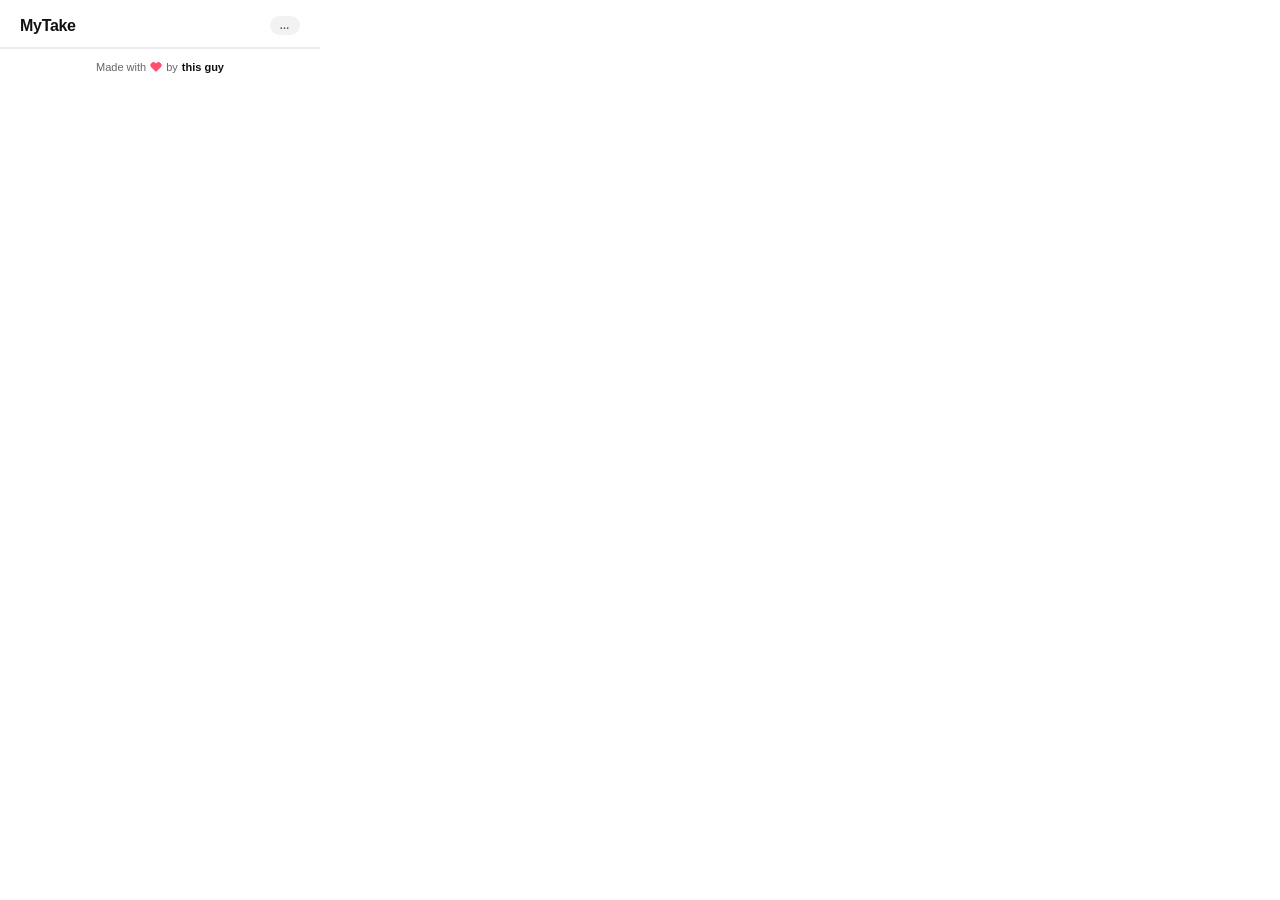
==== commit 2722395f: "verson 2.2.1" ====
--- a/popup.html
+++ b/popup.html
@@ -2,302 +2,263 @@
 <html lang="en">
   <head>
     <meta charset="UTF-8" />
-    <meta name="viewport" content="width=device-width, initial-scale=1.0" />
     <title>MyTake</title>
-    <link rel="preconnect" href="https://fonts.googleapis.com">
-    <link rel="preconnect" href="https://fonts.gstatic.com" crossorigin>
-    <link href="https://fonts.googleapis.com/css2?family=Inter:wght@400;500;600;700;800&display=swap" rel="stylesheet">
-    <link rel="stylesheet" href="styles.css" />
+    <style>
+      :root {
+        --bg-color: rgba(20, 20, 20, 0.92);
+        --text-main: #e0e0e0;
+        --text-muted: #888;
+        --border-color: rgba(255, 255, 255, 0.08);
+        --accent: #a78bfa;
+        --accent-hover: #c084fc;
+        --pill-bg: rgba(255, 255, 255, 0.1);
+        --pill-text: #ccc;
+      }
+      
+      @media (prefers-color-scheme: light) {
+        :root {
+          --bg-color: rgba(255, 255, 255, 0.95);
+          --text-main: #111;
+          --text-muted: #666;
+          --border-color: rgba(0, 0, 0, 0.08);
+          --accent: #1a73e8;
+          --accent-hover: #1557b0;
+          --pill-bg: rgba(0, 0, 0, 0.05);
+          --pill-text: #555;
+        }
+      }
+
+      * { box-sizing: border-box; margin: 0; padding: 0; }
+      html { background: #000; }
+      @media (prefers-color-scheme: light) {
+        html { background: #fff; }
+      }
+      body {
+        font-family: -apple-system, BlinkMacSystemFont, "Segoe UI", sans-serif;
+        background: var(--bg-color);
+        color: var(--text-main);
+        backdrop-filter: blur(20px);
+        -webkit-backdrop-filter: blur(20px);
+        width: 320px;
+        overflow-x: hidden;
+        margin: 0;
+      }
+
+      /* ── Header ── */
+      .mt-header {
+        display: flex; align-items: center; justify-content: space-between;
+        padding: 16px 20px 12px;
+        border-bottom: 1px solid var(--border-color);
+      }
+      .mt-title { font-size: 16px; font-weight: 600; letter-spacing: -0.3px; }
+      .mt-status-pill {
+        font-size: 10px; font-weight: 600; padding: 4px 10px; border-radius: 20px;
+        text-transform: uppercase; letter-spacing: 0.5px;
+        background: var(--pill-bg); color: var(--pill-text);
+      }
+      .mt-status-pill.active { background: rgba(52,211,153,0.15); color: #10b981; }
+      .mt-status-pill.error  { background: rgba(239,68,68,0.15); color: #ef4444; }
+
+      /* ── Error State ── */
+      #error-state { display: none; padding: 20px; }
+      .err-title { font-size: 13px; font-weight: 600; margin-bottom: 12px; }
+      .err-steps { padding-left: 16px; color: var(--text-muted); font-size: 12px; line-height: 1.6; margin-bottom: 16px; }
+      .err-steps li { margin-bottom: 6px; }
+      .err-steps code { font-family: ui-monospace, monospace; font-size: 11px; background: var(--pill-bg); padding: 2px 4px; border-radius: 4px; }
+      .btn-check {
+        display: block; width: 100%; padding: 10px; border: none; border-radius: 8px;
+        background: var(--accent); color: #fff; font-weight: 600; cursor: pointer; font-size: 12px;
+        transition: background 0.2s;
+      }
+      .btn-check:hover { background: var(--accent-hover); }
+
+      /* ── Active State ── */
+      #active-state { display: none; }
+
+      /* Tab Bar */
+      .mt-tabs {
+        display: flex; border-bottom: 1px solid var(--border-color);
+        padding: 0 12px;
+      }
+      .mt-tab {
+        flex: 1; padding: 12px 0; text-align: center;
+        font-size: 11px; font-weight: 600; color: var(--text-muted);
+        cursor: pointer; border-bottom: 2px solid transparent;
+        transition: color 0.2s, border-color 0.2s;
+        text-transform: uppercase; letter-spacing: 0.5px;
+      }
+      .mt-tab:hover { color: var(--text-main); }
+      .mt-tab.active { color: var(--text-main); border-bottom-color: var(--text-main); }
+
+      /* Panels */
+      .mt-panel { display: none; padding: 20px; animation: fadeIn 0.2s ease; }
+      .mt-panel.active { display: block; }
+      @keyframes fadeIn { from { opacity: 0; transform: translateY(2px); } to { opacity: 1; transform: translateY(0); } }
+
+      .section-title {
+        font-size: 11px; font-weight: 600; text-transform: uppercase;
+        color: var(--text-muted); letter-spacing: 0.6px; margin-bottom: 12px;
+      }
+      .minimal-list {
+        list-style: none;
+      }
+      .minimal-list li {
+        font-size: 13px; color: var(--text-main); line-height: 1.5; margin-bottom: 12px;
+        position: relative;
+        padding-left: 14px;
+      }
+      .minimal-list li::before {
+        content: "·"; color: var(--accent); font-weight: bold; font-size: 16px; line-height: 1;
+        position: absolute;
+        left: 0;
+        top: -1px;
+      }
+      
+      .kbd {
+        display: inline-block; padding: 2px 6px; border-radius: 4px;
+        background: var(--pill-bg); border: 1px solid var(--border-color);
+        font-family: ui-monospace, SFMono-Regular, Consolas, monospace; font-size: 10px;
+        color: var(--text-main); margin: 0 2px;
+      }
+
+      .shortcut-row {
+        display: flex; justify-content: space-between; align-items: center;
+        font-size: 12px; color: var(--text-main); margin-bottom: 10px;
+        padding-bottom: 10px; border-bottom: 1px solid var(--border-color);
+      }
+      .shortcut-row:last-child { border-bottom: none; margin-bottom: 0; padding-bottom: 0; }
+      .shortcut-keys { display: flex; gap: 4px; }
+
+      /* Footer */
+      .mt-footer {
+        padding: 12px 20px; text-align: center;
+        border-top: 1px solid var(--border-color);
+        font-size: 11px; color: var(--text-muted);
+        display: flex; align-items: center; justify-content: center; gap: 4px;
+      }
+      .mt-footer .heart { display: inline-flex; align-items: center; animation: heartbeat 1.2s ease-in-out infinite; }
+      @keyframes heartbeat {
+        0%, 100% { transform: scale(1); }
+        50% { transform: scale(1.25); }
+      }
+      .author-link { color: var(--text-main); text-decoration: none; font-weight: 600; transition: color 0.2s; }
+      .author-link:hover { color: var(--accent); }
+
+      /* Toggle Switch */
+      .switch {
+        position: relative;
+        display: inline-block;
+        width: 36px;
+        height: 20px;
+      }
+      .switch input { opacity: 0; width: 0; height: 0; }
+      .slider {
+        position: absolute; cursor: pointer;
+        top: 0; left: 0; right: 0; bottom: 0;
+        background-color: #ef4444;
+        transition: .3s; border-radius: 20px;
+      }
+      .slider:before {
+        position: absolute; content: "";
+        height: 16px; width: 16px;
+        left: 2px; bottom: 2px;
+        background-color: white;
+        transition: .3s; border-radius: 50%;
+      }
+      input:checked + .slider { background-color: #10b981; }
+      input:checked + .slider:before { transform: translateX(16px); }
+    </style>
   </head>
-  <body data-mood="original">
-    <!-- Soft ambient gradient that shifts with mood -->
-    <div class="ambient" aria-hidden="true"></div>
-
-    <!-- AI Onboarding / Disclaimer Overlay — covers the entire popup if Gemini Nano is not ready -->
-    <div class="disclaimer-overlay" id="disclaimer-overlay">
-      <div class="disclaimer-content">
-        <h1 class="disclaimer-title" id="disclaimer-title">Chrome AI Setup Required</h1>
-        <ol class="disclaimer-steps" id="disclaimer-steps">
-          <li>Checking system configuration...</li>
-        </ol>
-        <div class="disclaimer-detail" id="disclaimer-detail"></div>
-        <details class="disclaimer-troubleshooting" id="disclaimer-troubleshooting">
-          <summary>Hardware & WebGPU Troubleshooting</summary>
-          <div>
-            <p style="margin-top: 6px; line-height: 1.4; font-size: 10.5px;">If you meet requirements but still see errors, verify:</p>
-            <ol style="margin-top: 4px; padding-left: 14px; font-size: 10.5px;">
-              <li style="margin-bottom: 2px;">Turn on <b>graphics acceleration</b> in Chrome Settings (under System).</li>
-              <li style="margin-bottom: 2px;">Enable WebGPU override in <b>chrome://flags/#enable-unsafe-webgpu</b>.</li>
-              <li>Verify support at <a href="https://webgpureport.org" target="_blank" style="color: inherit; text-decoration: underline;">webgpureport.org</a>.</li>
-            </ol>
-          </div>
-        </details>
-      </div>
-    </div>
-
-    <!-- Hidden tabs (popup.js still references them) -->
-    <div class="tab-bar" hidden aria-hidden="true">
-      <button class="tab-btn active" data-tab="mood">Mood</button>
-      <button class="tab-btn tab-disabled" data-tab="commands">
-        Commands<span class="tab-badge">WIP</span>
-      </button>
-    </div>
-
-    <div id="main-content">
-      <div class="tab-content active" id="tab-mood">
-        <!-- Headline -->
-        <h1 class="prompt-title">Choose your tone</h1>
-
-        <!-- Clover mood orb (3-leaf, hearts + stem) -->
-        <div class="globe-container">
-          <div class="globe-ring" id="globe-ring">
-            <svg class="clover" viewBox="-60 -60 120 130" aria-hidden="true">
-              <defs>
-                <radialGradient id="leafGrad" cx="50%" cy="38%" r="65%">
-                  <stop offset="0%" stop-color="hsl(var(--mood-h) 100% 82%)" />
-                  <stop
-                    offset="55%"
-                    stop-color="hsl(var(--mood-h) var(--mood-s) 55%)"
-                  />
-                  <stop
-                    offset="100%"
-                    stop-color="hsl(var(--mood-h) var(--mood-s) 35%)"
-                  />
-                </radialGradient>
-                <linearGradient id="stemGrad" x1="0" x2="0" y1="0" y2="1">
-                  <stop
-                    offset="0%"
-                    stop-color="hsl(var(--mood-h) var(--mood-s) 38%)"
-                  />
-                  <stop
-                    offset="100%"
-                    stop-color="hsl(var(--mood-h) var(--mood-s) 28%)"
-                  />
-                </linearGradient>
-              </defs>
-              <!-- stem -->
-              <path
-                d="M0 8 Q 6 30 2 60"
-                stroke="url(#stemGrad)"
-                stroke-width="4"
-                stroke-linecap="round"
-                fill="none"
-              />
-              <!-- 3 heart leaflets -->
-              <g class="clover-leaf">
-                <path
-                  d="M0 0 C -22 -8, -28 -34, -10 -38 C -2 -40, 0 -32, 0 -26 C 0 -32, 2 -40, 10 -38 C 28 -34, 22 -8, 0 0 Z"
-                  fill="url(#leafGrad)"
-                />
-              </g>
-              <g class="clover-leaf" style="transform: rotate(120deg)">
-                <path
-                  d="M0 0 C -22 -8, -28 -34, -10 -38 C -2 -40, 0 -32, 0 -26 C 0 -32, 2 -40, 10 -38 C 28 -34, 22 -8, 0 0 Z"
-                  fill="url(#leafGrad)"
-                />
-              </g>
-              <g class="clover-leaf" style="transform: rotate(240deg)">
-                <path
-                  d="M0 0 C -22 -8, -28 -34, -10 -38 C -2 -40, 0 -32, 0 -26 C 0 -32, 2 -40, 10 -38 C 28 -34, 22 -8, 0 0 Z"
-                  fill="url(#leafGrad)"
-                />
-              </g>
-              <circle cx="0" cy="0" r="3.5" fill="hsl(var(--mood-h) 90% 92%)" />
-            </svg>
-            <div class="globe-hue" id="globe-hue"></div>
-            <div class="globe-sphere" id="globe-sphere"></div>
-          </div>
-        </div>
-
-        <!-- Mood name + desc -->
-        <div class="mood-meta">
-          <div class="globe-label" id="globe-label">Original</div>
-          <div class="globe-desc" id="globe-desc">View original text (Off)</div>
-        </div>
-
-        <!-- Mood pill chips (carousel container repurposed) -->
-        <div class="carousel-wrapper">
-          <button class="carousel-arrow" id="carousel-prev" hidden>
-            &#8249;
-          </button>
-          <div class="carousel-viewport">
-            <div class="carousel-track" id="carousel-track"></div>
-          </div>
-          <button class="carousel-arrow" id="carousel-next" hidden>
-            &#8250;
-          </button>
-        </div>
-
-        <!-- Intensity slider removed -->
-        <input type="hidden" id="degree-slider" value="2" />
-        <span id="intensity-badge" hidden></span>
-
-        <!-- Mode pill (compact) -->
-        <div class="mode-row">
-          <div class="mode-switch">
-            <button class="mode-opt active" data-mode="manual">Manual</button>
-            <button
-              class="mode-opt"
-              data-mode="target"
-              title="Click any area on the page to apply a mood to just that section"
-            >
-              <span class="target-icon">⊕</span> Target
-            </button>
-          </div>
-          <div class="aux-controls">
-            <button
-              id="pause-btn"
-              title="Pause"
-              disabled
-              aria-label="Pause"
-            ></button>
-            <button
-              id="restart-btn"
-              title="Restart"
-              aria-label="Restart"
-            ></button>
-          </div>
-        </div>
-
-        <!-- Target Mode Banner -->
-        <div class="target-banner" id="target-banner" hidden>
-          <span class="target-banner-icon">⊕</span>
-          <span>Target mode active — click any area on the page</span>
-          <button
-            class="target-banner-exit"
-            id="target-exit-btn"
-            title="Exit target mode"
-          >
-            ✕
-          </button>
-        </div>
-
-        <!-- Primary CTA -->
-        <button class="run-btn" id="trigger-btn">Run</button>
-      </div>
-
-      <!-- Commands Tab (kept, hidden) -->
-      <div class="tab-content" id="tab-commands" hidden>
-        <div class="construction-container">
-          <div class="construction-icon">🚧</div>
-          <div class="construction-badge">COMING SOON</div>
-          <div class="construction-title">Under Construction</div>
-          <div class="construction-desc">
-            Custom AI commands and unit transformations are coming soon.
-          </div>
-        </div>
-        <div style="display: none">
-          <div class="cmd-input-row">
-            <input type="text" class="cmd-input" id="cmd-input" />
-            <button class="cmd-run-btn" id="cmd-run-btn">→</button>
-          </div>
-          <div class="cmd-list" id="cmd-list"></div>
-          <div class="cmd-bulk-row" id="cmd-bulk-row" style="display: none">
-            <button class="cmd-bulk-btn" id="cmd-run-selected">
-              Run Selected
-            </button>
-            <button class="cmd-bulk-btn" id="cmd-run-all">Run All</button>
-          </div>
-        </div>
-      </div>
-    </div>
-
-    <!-- Progress -->
-    <div class="progress-bar" id="progress-bar">
-      <div class="spinner"></div>
-      <span id="progress-text">Processing...</span>
-    </div>
-
-    <!-- Status -->
-    <div class="status-bar">
-      <div class="status-dot active" id="status-dot"></div>
-      <span id="status-text">Ready</span>
-    </div>
-
-    <div class="minimal-manual">
-      <button class="manual-trigger" id="manual-trigger">
-        <span>How to use</span>
-        <span class="manual-chevron">↓</span>
-      </button>
-      <div class="manual-content" id="manual-content" hidden>
-        <p>
-          <strong>1. Set Tone:</strong> Pick a mood from the carousel & adjust
-          intensity.
-        </p>
-        <p>
-          <strong>2. Choose Mode:</strong> <br />
-          • <b>Manual:</b> Click Run to translate the page.<br />
-          • <b>Auto:</b> Translates seamlessly as you scroll.<br />
-          • <b>Target (⊕):</b> Click this, then click a specific paragraph to
-          isolate it.
-        </p>
-        <p>
-          <strong>3. Custom:</strong> Click <b>+</b> in the carousel to add your
-          own prompt.
-        </p>
-        <p>
-          <strong>4. Controls:</strong> Use ⏸ to pause or ↻ to reset the page
-          text.
-        </p>
-      </div>
-    </div>
-    <!-- Footer -->
-    <div class="footer">
+  <body>
+    <div class="mt-header">
+      <div class="mt-title">MyTake</div>
+      <div class="mt-status-pill" id="status-pill">…</div>
+    </div>
+
+    <div id="error-state">
+      <div class="err-title">AI Unavailable</div>
+      <ul class="err-steps">
+        <li>Enable <code>prompt-api-for-gemini-nano</code> in Chrome flags.</li>
+        <li>Enable <code>optimization-guide-on-device-model</code>.</li>
+        <li>Relaunch Chrome.</li>
+      </ul>
+      <button class="btn-check" id="btn-recheck">Check Again</button>
+    </div>
+
+    <div id="active-state">
+      <div class="mt-tabs">
+        <div class="mt-tab active" data-tab="moods">Moods</div>
+        <div class="mt-tab" data-tab="target">Target</div>
+        <div class="mt-tab" data-tab="ask">Ask</div>
+        <div class="mt-tab" data-tab="shortcuts">Keys</div>
+      </div>
+
+      <div class="mt-panel active" id="panel-moods">
+        <div class="section-title">How It Works</div>
+        <ul class="minimal-list">
+          <li>Open the panel via the floating button on any page.</li>
+          <li>Select a mood or create your own custom style.</li>
+          <li>The page updates instantly. Adjust the intensity slider to control the effect.</li>
+        </ul>
+        <div class="shortcut-row" style="margin-top: 16px;">
+          <span>Show Floating Button</span>
+          <label class="switch">
+            <input type="checkbox" id="toggle-floating-btn" />
+            <span class="slider"></span>
+          </label>
+        </div>
+      </div>
+
+      <div class="mt-panel" id="panel-target">
+        <div class="section-title">Target Mode</div>
+        <ul class="minimal-list">
+          <li>Activate Target mode from the floating panel.</li>
+          <li>Hover over any paragraph or heading and click to select it.</li>
+          <li>Apply quick moods or type a custom instruction to transform only that section.</li>
+        </ul>
+      </div>
+
+      <div class="mt-panel" id="panel-ask">
+        <div class="section-title">Ask Mode</div>
+        <ul class="minimal-list">
+          <li>Chat with the AI using the current page as context.</li>
+          <li>Type <kbd>/</kbd> to attach local files (.md, .py, .pdf) for analysis.</li>
+          <li>Responses stream instantly with Markdown formatting.</li>
+        </ul>
+      </div>
+
+      <div class="mt-panel" id="panel-shortcuts">
+        <div class="section-title">Shortcuts</div>
+        <div class="shortcut-row">
+          <span>Toggle Panel</span>
+          <div class="shortcut-keys"><span class="kbd">Ctrl</span><span class="kbd">,</span></div>
+        </div>
+        <div class="shortcut-row">
+          <span>Close / Exit</span>
+          <div class="shortcut-keys"><span class="kbd">Esc</span></div>
+        </div>
+        <div class="shortcut-row">
+          <span>Attach Files</span>
+          <div class="shortcut-keys"><span class="kbd">/</span></div>
+        </div>
+        <div class="shortcut-row">
+          <span>Send Message</span>
+          <div class="shortcut-keys"><span class="kbd">Enter</span></div>
+        </div>
+      </div>
+    </div>
+
+    <div class="mt-footer">
       Made with
       <span class="heart">
-        <svg
-          stroke="#ff4d6d"
-          fill="#ff4d6d"
-          strokeWidth="1.5"
-          viewBox="0 0 24 24"
-          height="12"
-          width="12"
-          xmlns="http://www.w3.org/2000/svg"
-        >
-          <path
-            d="M20.84 4.61a5.5 5.5 0 0 0-7.78 0L12 5.67l-1.06-1.06a5.5 5.5 0 0 0-7.78 7.78l1.06 1.06L12 21.23l7.78-7.78 1.06-1.06a5.5 5.5 0 0 0 0-7.78z"
-          />
+        <svg stroke="#ff4d6d" fill="#ff4d6d" stroke-width="1.5" viewBox="0 0 24 24" height="12" width="12" xmlns="http://www.w3.org/2000/svg">
+          <path d="M20.84 4.61a5.5 5.5 0 0 0-7.78 0L12 5.67l-1.06-1.06a5.5 5.5 0 0 0-7.78 7.78l1.06 1.06L12 21.23l7.78-7.78 1.06-1.06a5.5 5.5 0 0 0 0-7.78z"></path>
         </svg>
       </span>
       by
-      <a
-        target="_blank"
-        rel="noopener noreferrer"
-        class="author-link"
-        href="https://www.linkedin.com/in/mohit-singh-negi/"
-        >this guy</a
-      >
-    </div>
-
-    <!-- Custom Mood Modal -->
-    <div class="modal-overlay" id="mood-modal">
-      <div class="modal">
-        <div class="modal-title">Create Mood</div>
-        <div class="modal-field">
-          <label>Name</label>
-          <input
-            type="text"
-            id="custom-mood-name"
-            placeholder="e.g. Pirate, Shakespearean..."
-            maxlength="20"
-          />
-        </div>
-        <div class="modal-field">
-          <label>Style Description</label>
-          <input
-            type="text"
-            id="custom-mood-desc"
-            placeholder="e.g. Speak like a pirate, Arrrr!"
-            maxlength="80"
-          />
-        </div>
-        <div class="modal-actions">
-          <button class="btn btn-ghost" id="modal-cancel">Cancel</button>
-          <button class="btn btn-primary" id="modal-save">Create</button>
-        </div>
-      </div>
-    </div>
-
-    <script src="popup.js" data-popup-js onerror="this.remove()"></script>
+      <a target="_blank" rel="noopener noreferrer" class="author-link" href="https://www.linkedin.com/in/mohit-singh-negi/">this guy</a>
+    </div>
+
+    <script src="popup.js"></script>
   </body>
-</html>
+</html>
